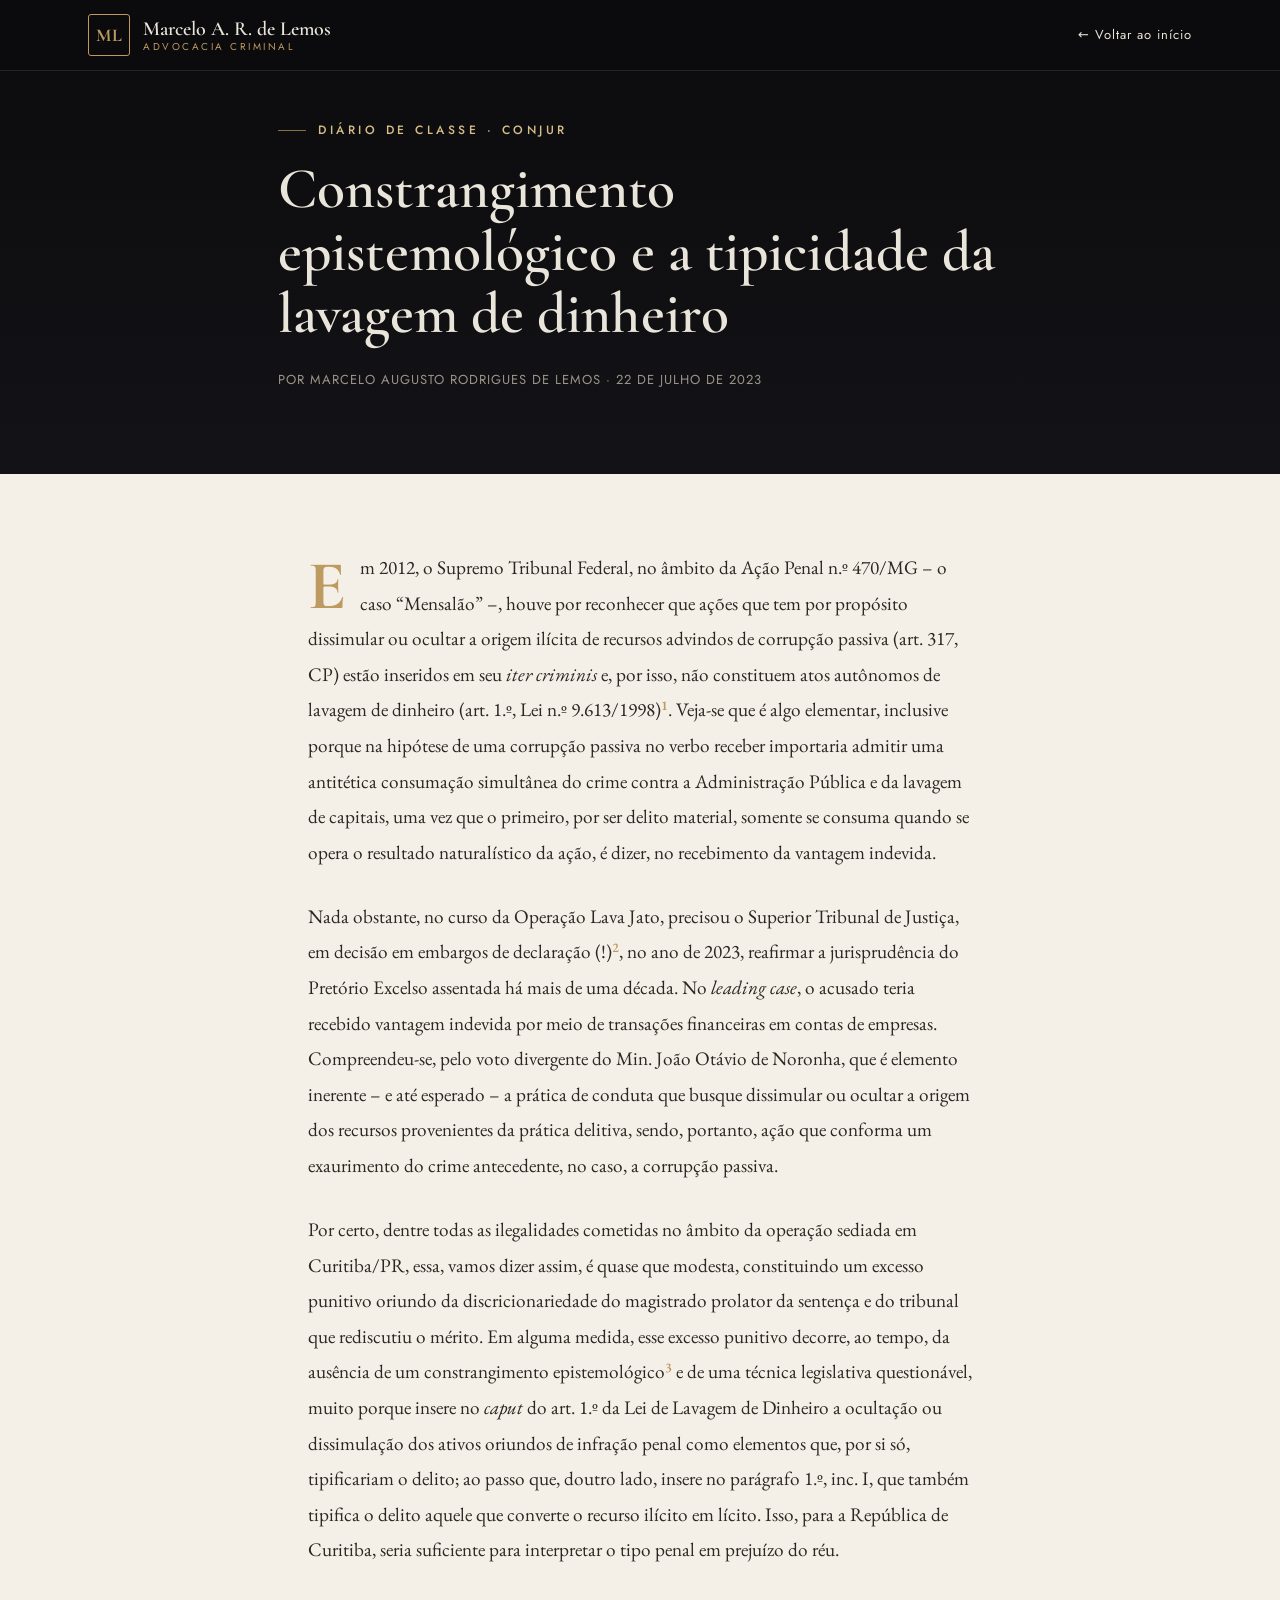
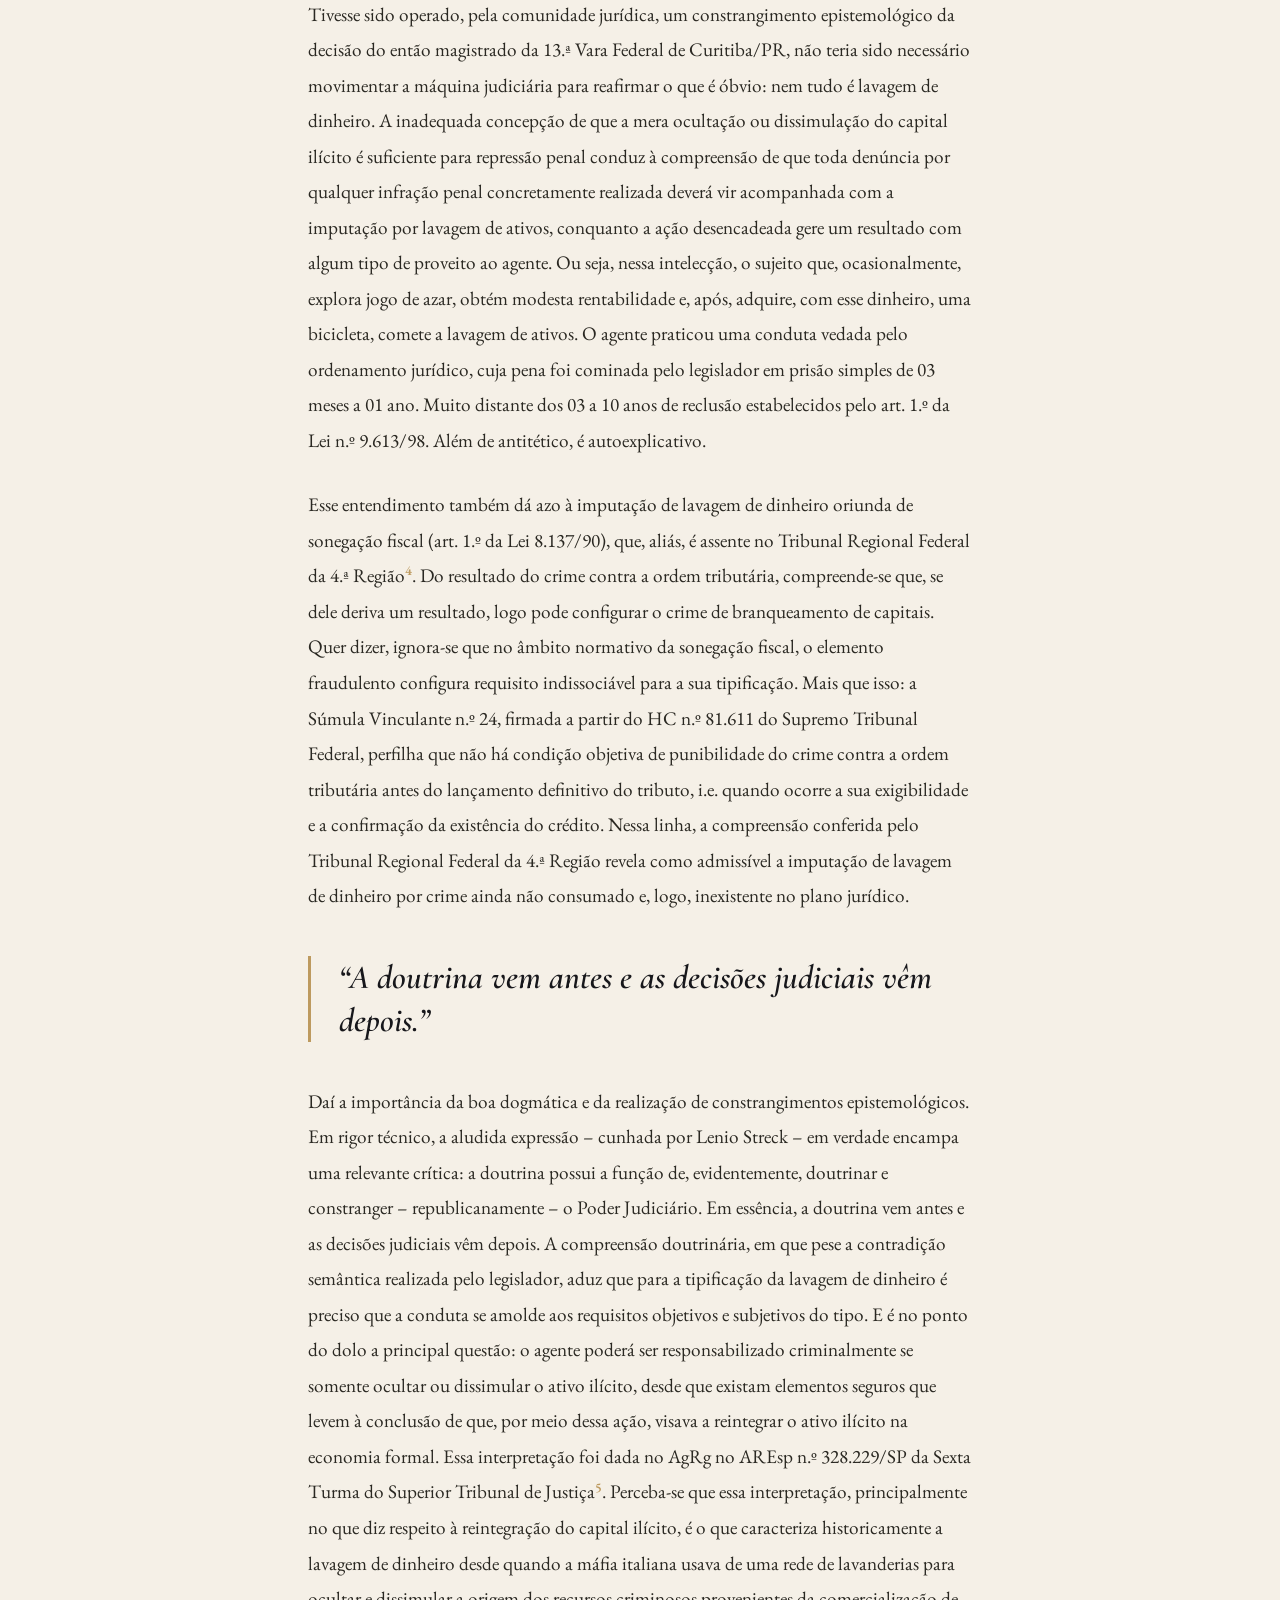
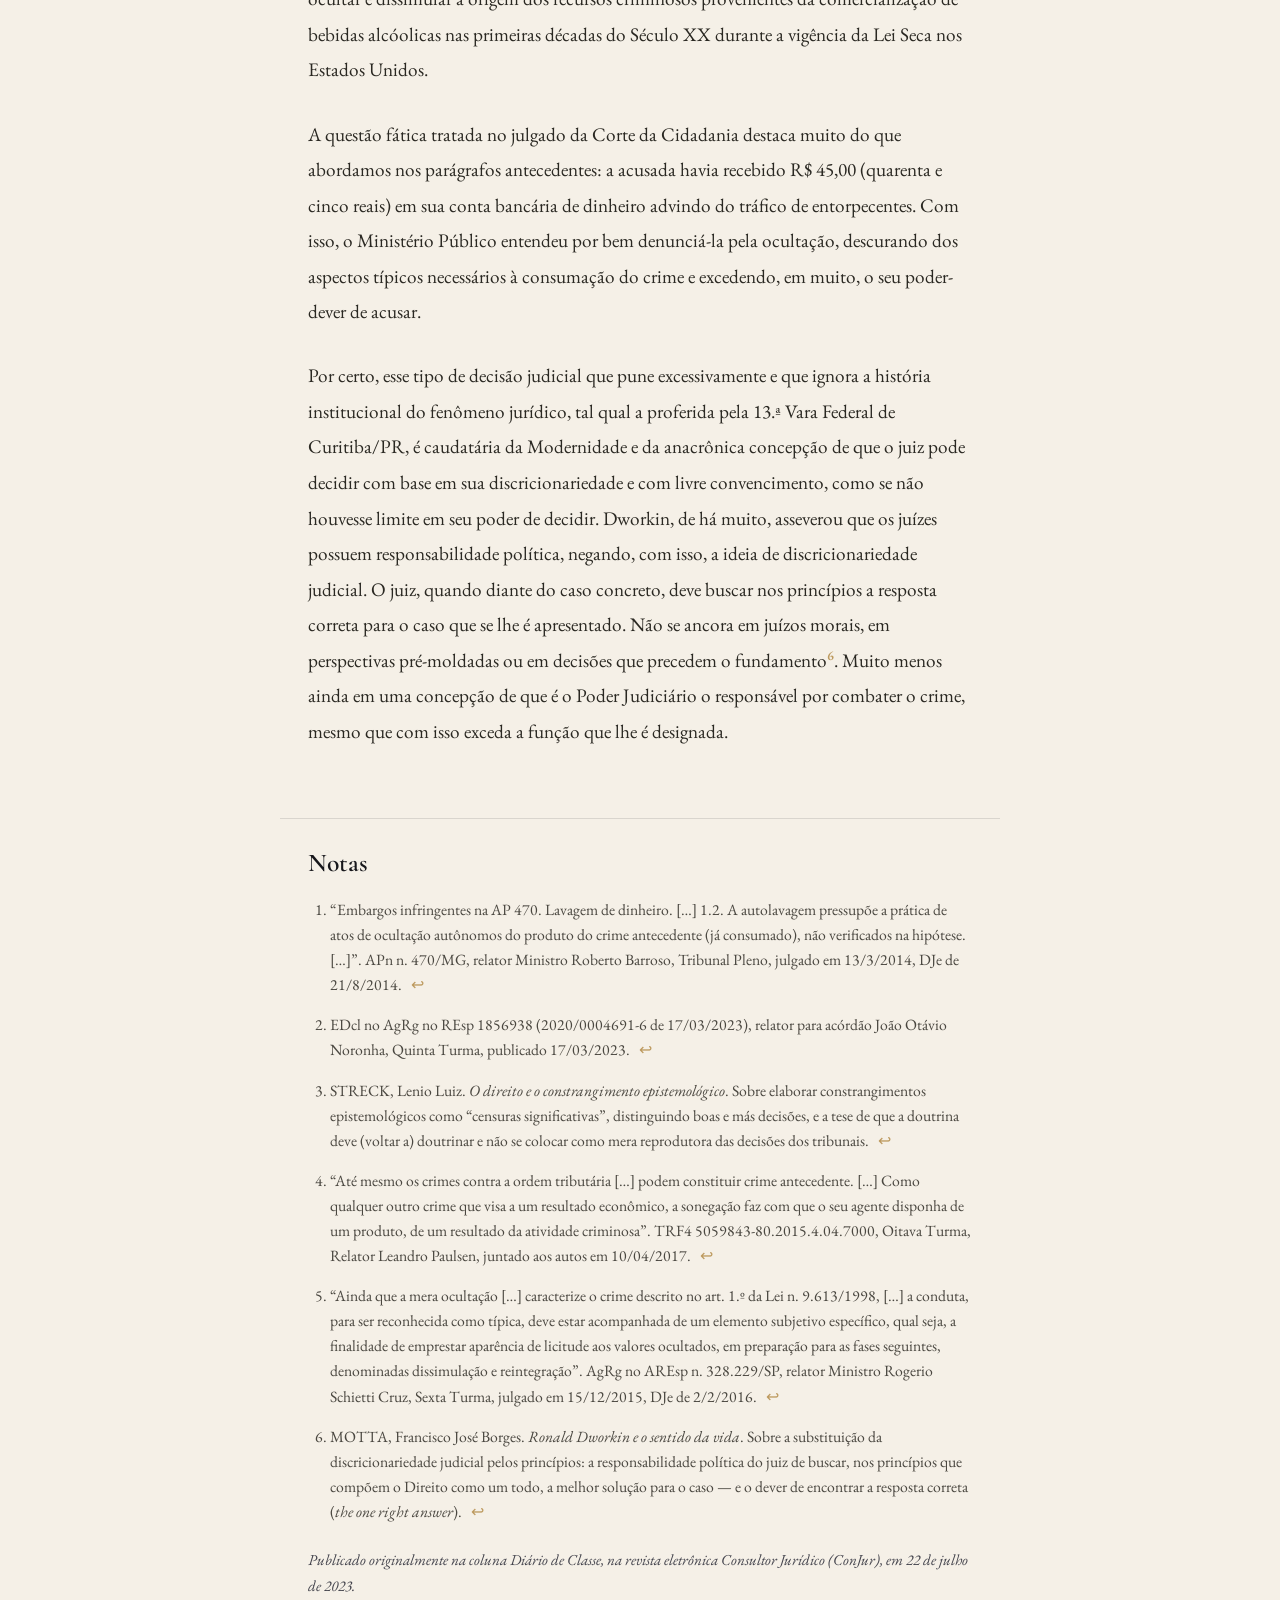
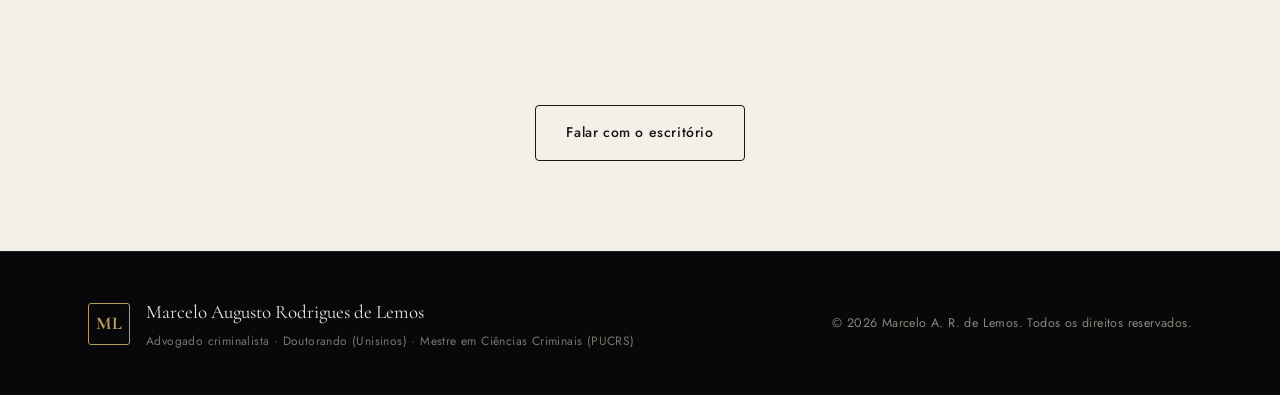
==== artigo.html @ e7730731 "Redesign landing as dark editorial conversion page Rebuilds the landing around client/partner conver" ====
<!DOCTYPE html>
<html lang="pt-BR">
<head>
  <meta charset="UTF-8" />
  <meta name="viewport" content="width=device-width, initial-scale=1.0" />
  <title>Constrangimento epistemológico e a tipicidade da lavagem de dinheiro — Marcelo A. R. de Lemos</title>
  <meta name="description" content="Ensaio de Marcelo Augusto Rodrigues de Lemos sobre os limites do tipo penal da lavagem de dinheiro (Diário de Classe / ConJur, 2023)." />
  <meta name="author" content="Marcelo Augusto Rodrigues de Lemos" />

  <link rel="preconnect" href="https://fonts.googleapis.com" />
  <link rel="preconnect" href="https://fonts.gstatic.com" crossorigin />
  <link href="https://fonts.googleapis.com/css2?family=Cormorant+Garamond:ital,wght@0,500;0,600;0,700;1,500;1,600&family=EB+Garamond:ital,wght@0,400;0,500;1,400&family=Jost:wght@300;400;500;600&display=swap" rel="stylesheet" />
  <link rel="stylesheet" href="styles.css" />
  <style>
    .article-page { background: var(--cream); }
    .article-topbar { background: var(--black); }
    .article-topbar .header-inner { padding-block: 18px; }
    .article-back { font-family: var(--ui); font-size: 13px; letter-spacing: 1px; color: var(--on-dark); display: inline-flex; align-items: center; gap: 8px; }
    .article-back:hover { color: var(--gold); }
    .article-hero { background: linear-gradient(180deg, #0b0b0d, #131317); color: var(--on-dark); padding: 120px 0 70px; }
    .article-hero .wrap { max-width: 780px; }
    .article-hero .kicker { color: var(--gold-soft); }
    .article-hero h1 { font-size: clamp(2.2rem, 5.2vw, 3.6rem); font-weight: 600; }
    .article-hero .meta { margin-top: 24px; font-family: var(--ui); font-size: 13px; letter-spacing: 1px; color: var(--on-dark-mut); text-transform: uppercase; }
    .reading { max-width: 720px; margin: 0 auto; padding: 76px 28px 40px; }
    .reading p { font-size: 1.2rem; line-height: 1.85; color: #26242099; color: #2a2822; margin: 0 0 1.5em; }
    .reading p:first-of-type::first-letter { font-family: var(--serif); font-weight: 700; font-size: 3.6em; line-height: 0.82; float: left; padding: 8px 14px 0 0; color: var(--gold); }
    .reading em { font-style: italic; }
    .reading .pull { margin: 42px 0; padding-left: 28px; border-left: 3px solid var(--gold); font-family: var(--serif); font-style: italic; font-weight: 600; font-size: clamp(1.5rem, 3.4vw, 2.1rem); line-height: 1.28; color: var(--ink); }
    .fn-ref { color: var(--gold); font-weight: 600; }
    .fn-ref sup { font-size: 0.7em; }
    :target { scroll-margin-top: 90px; }
    .notes-block { max-width: 720px; margin: 0 auto; padding: 30px 28px 90px; border-top: 1px solid var(--line-l); }
    .notes-block h2 { font-size: 1.6rem; margin-bottom: 20px; }
    .notes-block ol { padding-left: 22px; margin: 0; }
    .notes-block li { font-size: 0.98rem; line-height: 1.6; color: #4a4740; margin-bottom: 15px; }
    .notes-block li:target { background: #f0e6cf; border-radius: 4px; padding: 8px 12px; margin-left: -12px; }
    .fn-back { margin-left: 6px; color: var(--gold); }
    .notes-source { margin-top: 24px; font-style: italic; color: var(--ink-soft); font-size: 0.95rem; }
    .article-foot { text-align: center; padding: 0 28px 90px; }
  </style>
</head>
<body class="article-page">
  <header class="site-header article-topbar" data-scrolled>
    <div class="wrap header-inner">
      <a class="brand" href="index.html">
        <span class="brand-mark">ML</span>
        <span class="brand-text">
          <span class="brand-name">Marcelo A. R. de Lemos</span>
          <span class="brand-role">Advocacia Criminal</span>
        </span>
      </a>
      <a class="article-back" href="index.html">← Voltar ao início</a>
    </div>
  </header>

  <section class="article-hero">
    <div class="wrap">
      <p class="kicker">Diário de Classe · ConJur</p>
      <h1>Constrangimento epistemológico e a tipicidade da lavagem de dinheiro</h1>
      <p class="meta">Por Marcelo Augusto Rodrigues de Lemos · 22 de julho de 2023</p>
    </div>
  </section>

  <article class="reading">
    <p>
      Em 2012, o Supremo Tribunal Federal, no âmbito da Ação Penal n.º 470/MG
      – o caso “Mensalão” –, houve por reconhecer que ações que tem por
      propósito dissimular ou ocultar a origem ilícita de recursos advindos de
      corrupção passiva (art. 317, CP) estão inseridos em seu <em>iter criminis</em>
      e, por isso, não constituem atos autônomos de lavagem de dinheiro
      (art. 1.º, Lei n.º 9.613/1998)<a class="fn-ref" id="ref1" href="#nota1"><sup>1</sup></a>.
      Veja-se que é algo elementar, inclusive porque na hipótese de uma corrupção
      passiva no verbo receber importaria admitir uma antitética consumação
      simultânea do crime contra a Administração Pública e da lavagem de capitais,
      uma vez que o primeiro, por ser delito material, somente se consuma quando
      se opera o resultado naturalístico da ação, é dizer, no recebimento da
      vantagem indevida.
    </p>
    <p>
      Nada obstante, no curso da Operação Lava Jato, precisou o Superior
      Tribunal de Justiça, em decisão em embargos de declaração (!)<a class="fn-ref" id="ref2" href="#nota2"><sup>2</sup></a>,
      no ano de 2023, reafirmar a jurisprudência do Pretório Excelso assentada
      há mais de uma década. No <em>leading case</em>, o acusado teria recebido
      vantagem indevida por meio de transações financeiras em contas de empresas.
      Compreendeu-se, pelo voto divergente do Min. João Otávio de Noronha, que é
      elemento inerente – e até esperado – a prática de conduta que busque
      dissimular ou ocultar a origem dos recursos provenientes da prática
      delitiva, sendo, portanto, ação que conforma um exaurimento do crime
      antecedente, no caso, a corrupção passiva.
    </p>
    <p>
      Por certo, dentre todas as ilegalidades cometidas no âmbito da operação
      sediada em Curitiba/PR, essa, vamos dizer assim, é quase que modesta,
      constituindo um excesso punitivo oriundo da discricionariedade do
      magistrado prolator da sentença e do tribunal que rediscutiu o mérito.
      Em alguma medida, esse excesso punitivo decorre, ao tempo, da ausência de
      um constrangimento epistemológico<a class="fn-ref" id="ref3" href="#nota3"><sup>3</sup></a>
      e de uma técnica legislativa questionável, muito porque insere no
      <em>caput</em> do art. 1.º da Lei de Lavagem de Dinheiro a ocultação ou
      dissimulação dos ativos oriundos de infração penal como elementos que, por
      si só, tipificariam o delito; ao passo que, doutro lado, insere no
      parágrafo 1.º, inc. I, que também tipifica o delito aquele que converte o
      recurso ilícito em lícito. Isso, para a República de Curitiba, seria
      suficiente para interpretar o tipo penal em prejuízo do réu.
    </p>
    <p>
      Tivesse sido operado, pela comunidade jurídica, um constrangimento
      epistemológico da decisão do então magistrado da 13.ª Vara Federal de
      Curitiba/PR, não teria sido necessário movimentar a máquina judiciária
      para reafirmar o que é óbvio: nem tudo é lavagem de dinheiro. A inadequada
      concepção de que a mera ocultação ou dissimulação do capital ilícito é
      suficiente para repressão penal conduz à compreensão de que toda denúncia
      por qualquer infração penal concretamente realizada deverá vir acompanhada
      com a imputação por lavagem de ativos, conquanto a ação desencadeada gere
      um resultado com algum tipo de proveito ao agente. Ou seja, nessa
      intelecção, o sujeito que, ocasionalmente, explora jogo de azar, obtém
      modesta rentabilidade e, após, adquire, com esse dinheiro, uma bicicleta,
      comete a lavagem de ativos. O agente praticou uma conduta vedada pelo
      ordenamento jurídico, cuja pena foi cominada pelo legislador em prisão
      simples de 03 meses a 01 ano. Muito distante dos 03 a 10 anos de reclusão
      estabelecidos pelo art. 1.º da Lei n.º 9.613/98. Além de antitético, é
      autoexplicativo.
    </p>
    <p>
      Esse entendimento também dá azo à imputação de lavagem de dinheiro oriunda
      de sonegação fiscal (art. 1.º da Lei 8.137/90), que, aliás, é assente no
      Tribunal Regional Federal da 4.ª Região<a class="fn-ref" id="ref4" href="#nota4"><sup>4</sup></a>.
      Do resultado do crime contra a ordem tributária, compreende-se que, se dele
      deriva um resultado, logo pode configurar o crime de branqueamento de
      capitais. Quer dizer, ignora-se que no âmbito normativo da sonegação
      fiscal, o elemento fraudulento configura requisito indissociável para a sua
      tipificação. Mais que isso: a Súmula Vinculante n.º 24, firmada a partir do
      HC n.º 81.611 do Supremo Tribunal Federal, perfilha que não há condição
      objetiva de punibilidade do crime contra a ordem tributária antes do
      lançamento definitivo do tributo, i.e. quando ocorre a sua exigibilidade e
      a confirmação da existência do crédito. Nessa linha, a compreensão conferida
      pelo Tribunal Regional Federal da 4.ª Região revela como admissível a
      imputação de lavagem de dinheiro por crime ainda não consumado e, logo,
      inexistente no plano jurídico.
    </p>

    <p class="pull">“A doutrina vem antes e as decisões judiciais vêm depois.”</p>

    <p>
      Daí a importância da boa dogmática e da realização de constrangimentos
      epistemológicos. Em rigor técnico, a aludida expressão – cunhada por Lenio
      Streck – em verdade encampa uma relevante crítica: a doutrina possui a
      função de, evidentemente, doutrinar e constranger – republicanamente – o
      Poder Judiciário. Em essência, a doutrina vem antes e as decisões judiciais
      vêm depois. A compreensão doutrinária, em que pese a contradição semântica
      realizada pelo legislador, aduz que para a tipificação da lavagem de
      dinheiro é preciso que a conduta se amolde aos requisitos objetivos e
      subjetivos do tipo. E é no ponto do dolo a principal questão: o agente
      poderá ser responsabilizado criminalmente se somente ocultar ou dissimular
      o ativo ilícito, desde que existam elementos seguros que levem à conclusão
      de que, por meio dessa ação, visava a reintegrar o ativo ilícito na economia
      formal. Essa interpretação foi dada no AgRg no AREsp n.º 328.229/SP da Sexta
      Turma do Superior Tribunal de Justiça<a class="fn-ref" id="ref5" href="#nota5"><sup>5</sup></a>.
      Perceba-se que essa interpretação, principalmente no que diz respeito à
      reintegração do capital ilícito, é o que caracteriza historicamente a
      lavagem de dinheiro desde quando a máfia italiana usava de uma rede de
      lavanderias para ocultar e dissimular a origem dos recursos criminosos
      provenientes da comercialização de bebidas alcóolicas nas primeiras décadas
      do Século XX durante a vigência da Lei Seca nos Estados Unidos.
    </p>
    <p>
      A questão fática tratada no julgado da Corte da Cidadania destaca muito do
      que abordamos nos parágrafos antecedentes: a acusada havia recebido
      R$ 45,00 (quarenta e cinco reais) em sua conta bancária de dinheiro advindo
      do tráfico de entorpecentes. Com isso, o Ministério Público entendeu por bem
      denunciá-la pela ocultação, descurando dos aspectos típicos necessários à
      consumação do crime e excedendo, em muito, o seu poder-dever de acusar.
    </p>
    <p>
      Por certo, esse tipo de decisão judicial que pune excessivamente e que
      ignora a história institucional do fenômeno jurídico, tal qual a proferida
      pela 13.ª Vara Federal de Curitiba/PR, é caudatária da Modernidade e da
      anacrônica concepção de que o juiz pode decidir com base em sua
      discricionariedade e com livre convencimento, como se não houvesse limite
      em seu poder de decidir. Dworkin, de há muito, asseverou que os juízes
      possuem responsabilidade política, negando, com isso, a ideia de
      discricionariedade judicial. O juiz, quando diante do caso concreto, deve
      buscar nos princípios a resposta correta para o caso que se lhe é
      apresentado. Não se ancora em juízos morais, em perspectivas pré-moldadas
      ou em decisões que precedem o fundamento<a class="fn-ref" id="ref6" href="#nota6"><sup>6</sup></a>.
      Muito menos ainda em uma concepção de que é o Poder Judiciário o responsável
      por combater o crime, mesmo que com isso exceda a função que lhe é designada.
    </p>
  </article>

  <section class="notes-block">
    <h2>Notas</h2>
    <ol>
      <li id="nota1">
        “Embargos infringentes na AP 470. Lavagem de dinheiro. […] 1.2. A
        autolavagem pressupõe a prática de atos de ocultação autônomos do produto
        do crime antecedente (já consumado), não verificados na hipótese. […]”.
        APn n. 470/MG, relator Ministro Roberto Barroso, Tribunal Pleno, julgado
        em 13/3/2014, DJe de 21/8/2014.
        <a class="fn-back" href="#ref1" aria-label="Voltar ao texto">↩</a>
      </li>
      <li id="nota2">
        EDcl no AgRg no REsp 1856938 (2020/0004691-6 de 17/03/2023), relator para
        acórdão João Otávio Noronha, Quinta Turma, publicado 17/03/2023.
        <a class="fn-back" href="#ref2" aria-label="Voltar ao texto">↩</a>
      </li>
      <li id="nota3">
        STRECK, Lenio Luiz. <em>O direito e o constrangimento epistemológico</em>.
        Sobre elaborar constrangimentos epistemológicos como “censuras
        significativas”, distinguindo boas e más decisões, e a tese de que a
        doutrina deve (voltar a) doutrinar e não se colocar como mera reprodutora
        das decisões dos tribunais.
        <a class="fn-back" href="#ref3" aria-label="Voltar ao texto">↩</a>
      </li>
      <li id="nota4">
        “Até mesmo os crimes contra a ordem tributária […] podem constituir crime
        antecedente. […] Como qualquer outro crime que visa a um resultado
        econômico, a sonegação faz com que o seu agente disponha de um produto,
        de um resultado da atividade criminosa”. TRF4 5059843-80.2015.4.04.7000,
        Oitava Turma, Relator Leandro Paulsen, juntado aos autos em 10/04/2017.
        <a class="fn-back" href="#ref4" aria-label="Voltar ao texto">↩</a>
      </li>
      <li id="nota5">
        “Ainda que a mera ocultação […] caracterize o crime descrito no art. 1.º
        da Lei n. 9.613/1998, […] a conduta, para ser reconhecida como típica,
        deve estar acompanhada de um elemento subjetivo específico, qual seja, a
        finalidade de emprestar aparência de licitude aos valores ocultados, em
        preparação para as fases seguintes, denominadas dissimulação e
        reintegração”. AgRg no AREsp n. 328.229/SP, relator Ministro Rogerio
        Schietti Cruz, Sexta Turma, julgado em 15/12/2015, DJe de 2/2/2016.
        <a class="fn-back" href="#ref5" aria-label="Voltar ao texto">↩</a>
      </li>
      <li id="nota6">
        MOTTA, Francisco José Borges. <em>Ronald Dworkin e o sentido da vida</em>.
        Sobre a substituição da discricionariedade judicial pelos princípios: a
        responsabilidade política do juiz de buscar, nos princípios que compõem o
        Direito como um todo, a melhor solução para o caso — e o dever de
        encontrar a resposta correta (<em>the one right answer</em>).
        <a class="fn-back" href="#ref6" aria-label="Voltar ao texto">↩</a>
      </li>
    </ol>
    <p class="notes-source">
      Publicado originalmente na coluna <em>Diário de Classe</em>, na revista
      eletrônica Consultor Jurídico (ConJur), em 22 de julho de 2023.
    </p>
  </section>

  <div class="article-foot">
    <a class="btn btn-outline-dark" href="index.html#contato">Falar com o escritório</a>
  </div>

  <footer class="site-footer">
    <div class="wrap footer-inner">
      <div class="footer-brand">
        <span class="brand-mark">ML</span>
        <div>
          <p class="footer-name">Marcelo Augusto Rodrigues de Lemos</p>
          <p class="footer-role">Advogado criminalista · Doutorando (Unisinos) · Mestre em Ciências Criminais (PUCRS)</p>
        </div>
      </div>
      <p class="footer-legal">© <span id="ano"></span> Marcelo A. R. de Lemos. Todos os direitos reservados.</p>
    </div>
  </footer>

  <script>
    (function () { var el = document.getElementById("ano"); if (el) el.textContent = String(new Date().getFullYear()); })();
  </script>
</body>
</html>
---- styles.css ----
/* ===========================================================
   Marcelo A. R. de Lemos — Advocacia Criminal
   Dark editorial / luxury legal landing
   =========================================================== */

:root {
  --black: #0c0c0e;
  --bg: #101013;
  --bg-2: #16161a;
  --panel: #191920;
  --cream: #f5f0e7;
  --cream-2: #efe8db;
  --ink: #17171b;
  --ink-soft: #43434c;
  --gold: #bd9a5f;
  --gold-soft: #d7bd88;
  --on-dark: #eae5da;
  --on-dark-mut: #9a9488;
  --line-d: rgba(255, 255, 255, 0.10);
  --line-l: rgba(20, 20, 25, 0.12);

  --serif: "Cormorant Garamond", Georgia, serif;
  --body: "EB Garamond", Georgia, serif;
  --ui: "Jost", system-ui, -apple-system, Segoe UI, Roboto, sans-serif;

  --wrap: 1160px;
  --radius: 4px;
  --ease: cubic-bezier(0.22, 1, 0.36, 1);
}

* { box-sizing: border-box; }
html { scroll-behavior: smooth; }
body {
  margin: 0;
  font-family: var(--body);
  background: var(--cream);
  color: var(--ink);
  line-height: 1.7;
  font-size: 18px;
  -webkit-font-smoothing: antialiased;
  text-rendering: optimizeLegibility;
}
img { max-width: 100%; display: block; }

h1, h2, h3 { font-family: var(--serif); font-weight: 600; line-height: 1.08; margin: 0; letter-spacing: 0.1px; }

a { color: inherit; text-decoration: none; }

.wrap { width: 100%; max-width: var(--wrap); margin: 0 auto; padding-inline: 28px; }

.skip-link { position: absolute; left: -999px; top: 0; background: var(--gold); color: #1a1200; padding: 10px 16px; z-index: 200; font-family: var(--ui); }
.skip-link:focus { left: 8px; top: 8px; }

.kicker {
  font-family: var(--ui); font-size: 12px; font-weight: 500;
  letter-spacing: 3.5px; text-transform: uppercase; color: var(--gold);
  margin: 0 0 18px; display: flex; align-items: center; gap: 12px;
}
.kicker::before { content: ""; width: 28px; height: 1px; background: var(--gold); opacity: 0.7; }

/* ---------- Buttons ---------- */
.btn {
  display: inline-flex; align-items: center; justify-content: center;
  font-family: var(--ui); font-weight: 500; font-size: 14px; letter-spacing: 0.6px;
  padding: 15px 30px; border-radius: var(--radius); cursor: pointer;
  border: 1px solid transparent; transition: all 0.25s var(--ease); white-space: nowrap;
}
.btn-sm { padding: 11px 20px; font-size: 13px; }
.btn-gold { background: var(--gold); color: #17120a; }
.btn-gold:hover { background: var(--gold-soft); transform: translateY(-2px); }
.btn-outline-light { border-color: rgba(255, 255, 255, 0.28); color: var(--on-dark); }
.btn-outline-light:hover { border-color: var(--gold); color: #fff; }
.btn-outline-dark { border-color: var(--ink); color: var(--ink); }
.btn-outline-dark:hover { background: var(--ink); color: var(--cream); }

/* ---------- Header ---------- */
.site-header {
  position: fixed; top: 0; left: 0; right: 0; z-index: 100;
  transition: background 0.3s var(--ease), border-color 0.3s var(--ease), padding 0.3s var(--ease);
  border-bottom: 1px solid transparent;
}
.site-header[data-scrolled] {
  background: rgba(12, 12, 14, 0.86);
  backdrop-filter: blur(12px);
  border-bottom-color: var(--line-d);
}
.header-inner { display: flex; align-items: center; gap: 24px; padding-block: 20px; }
.site-header[data-scrolled] .header-inner { padding-block: 14px; }

.brand { display: flex; align-items: center; gap: 13px; margin-right: auto; }
.brand-mark {
  display: inline-flex; align-items: center; justify-content: center;
  width: 42px; height: 42px; border: 1px solid var(--gold); border-radius: 3px;
  font-family: var(--serif); font-weight: 700; font-size: 18px; color: var(--gold); letter-spacing: 1px;
}
.brand-text { display: flex; flex-direction: column; line-height: 1.2; }
.brand-name { font-family: var(--serif); font-size: 20px; font-weight: 600; color: var(--on-dark); }
.brand-role { font-family: var(--ui); font-size: 10px; letter-spacing: 2.5px; text-transform: uppercase; color: var(--gold); }

.site-nav { display: flex; gap: 30px; }
.site-nav a {
  font-family: var(--ui); font-size: 13.5px; letter-spacing: 0.5px; color: var(--on-dark);
  opacity: 0.82; padding: 6px 0; position: relative; transition: opacity 0.2s;
}
.site-nav a::after { content: ""; position: absolute; left: 0; bottom: 0; width: 0; height: 1px; background: var(--gold); transition: width 0.25s var(--ease); }
.site-nav a:hover { opacity: 1; }
.site-nav a:hover::after { width: 100%; }

.nav-toggle { display: none; flex-direction: column; gap: 5px; background: none; border: 0; cursor: pointer; padding: 6px; }
.nav-toggle span { width: 24px; height: 2px; background: var(--on-dark); transition: transform 0.25s, opacity 0.2s; }
.mobile-nav { display: none; }

/* ---------- Hero ---------- */
.hero {
  position: relative; overflow: hidden;
  background: radial-gradient(120% 90% at 80% -10%, rgba(189, 154, 95, 0.16), transparent 55%),
              linear-gradient(180deg, #0b0b0d 0%, #131317 100%);
  color: var(--on-dark);
  padding: 190px 0 110px;
}
.hero-photo {
  position: absolute; inset: 0; z-index: 0; pointer-events: none;
  background-image: url("images/hero-justice.jpg");
  background-size: cover; background-position: 70% center; background-repeat: no-repeat;
}
.hero-art { position: absolute; inset: 0; z-index: 1; display: flex; justify-content: center; opacity: 0.4; pointer-events: none; }
.hero-art svg { width: min(1200px, 100%); height: 100%; }
.hero::before {
  content: ""; position: absolute; inset: 0; z-index: 1;
  background:
    linear-gradient(90deg, rgba(9,9,11,0.92) 0%, rgba(9,9,11,0.7) 42%, rgba(9,9,11,0.35) 100%),
    linear-gradient(180deg, rgba(11,11,13,0.25) 0%, rgba(11,11,13,0.5) 60%, #101013 100%);
  pointer-events: none;
}
.hero-inner { position: relative; z-index: 2; max-width: 760px; }
.eyebrow {
  font-family: var(--ui); font-size: 12.5px; letter-spacing: 4px; text-transform: uppercase;
  color: var(--gold-soft); margin: 0 0 26px;
}
.hero-title { font-size: clamp(3rem, 8.5vw, 6rem); font-weight: 600; letter-spacing: -0.5px; }
.hero-title .accent { color: var(--gold); font-style: italic; }
.hero-lede {
  margin: 30px 0 0; max-width: 60ch; font-size: clamp(1.12rem, 2.3vw, 1.42rem);
  color: #cfc9bd; line-height: 1.6;
}
.hero-lede strong { color: var(--on-dark); font-weight: 500; }
.hero-actions { margin-top: 40px; display: flex; flex-wrap: wrap; gap: 16px; }
.hero-creds {
  list-style: none; margin: 54px 0 0; padding: 26px 0 0; border-top: 1px solid var(--line-d);
  display: flex; flex-wrap: wrap; gap: 14px 34px;
  font-family: var(--ui); font-size: 13px; letter-spacing: 0.5px; color: var(--on-dark-mut);
}
.hero-creds li { position: relative; padding-left: 20px; }
.hero-creds li::before { content: ""; position: absolute; left: 0; top: 50%; width: 6px; height: 6px; border: 1px solid var(--gold); transform: translateY(-50%) rotate(45deg); }

/* ---------- Trust strip ---------- */
.trust-strip { background: var(--black); border-block: 1px solid var(--line-d); }
.trust-inner {
  display: flex; flex-wrap: wrap; justify-content: center; align-items: center;
  gap: 10px 30px; padding-block: 20px;
  font-family: var(--ui); font-size: 12px; letter-spacing: 2.5px; text-transform: uppercase; color: #8a857b;
}
.trust-inner span { position: relative; }
.trust-inner span + span::before { content: "•"; position: absolute; left: -18px; color: var(--gold); opacity: 0.55; }

/* ---------- Section shells ---------- */
.section { padding-block: 110px; }
.section-dark { background: var(--bg); color: var(--on-dark); }
.section-black { background: var(--black); color: var(--on-dark); }
.section-light { background: var(--cream); color: var(--ink); }
.section-dark .kicker, .section-black .kicker { color: var(--gold-soft); }
.section-head { max-width: 640px; margin-bottom: 60px; }
.section-head h2 { font-size: clamp(2.1rem, 4.6vw, 3.2rem); }
.section-intro { margin: 20px 0 0; color: var(--ink-soft); font-size: 1.14rem; }
.section-dark .section-intro, .section-black .section-intro { color: #b7b1a5; }

/* ---------- About ---------- */
.grid-about { display: grid; grid-template-columns: 0.85fr 1.15fr; gap: 70px; align-items: center; }
.about-media { position: relative; }
.portrait {
  position: relative; aspect-ratio: 4 / 5; border: 1px solid var(--line-d);
  background:
    radial-gradient(90% 70% at 50% 20%, rgba(189,154,95,0.14), transparent 60%),
    linear-gradient(160deg, #1b1b21, #0f0f12);
  border-radius: 4px; display: flex; flex-direction: column; align-items: center; justify-content: center; gap: 14px;
  overflow: hidden;
}
.portrait-img { position: absolute; inset: 0; width: 100%; height: 100%; object-fit: cover; z-index: 2; }
.portrait::before, .portrait::after { content: ""; position: absolute; z-index: 3; width: 26px; height: 26px; border: 1px solid var(--gold); opacity: 0.8; }
.portrait::before { top: 16px; left: 16px; border-right: 0; border-bottom: 0; }
.portrait::after { bottom: 16px; right: 16px; border-left: 0; border-top: 0; }
.portrait-mark { font-family: var(--serif); font-size: 72px; font-weight: 600; color: var(--gold); opacity: 0.55; letter-spacing: 2px; }
.portrait-tag { font-family: var(--ui); font-size: 11px; letter-spacing: 3px; text-transform: uppercase; color: var(--on-dark-mut); }
.portrait-badge {
  position: absolute; right: -18px; bottom: 32px; background: var(--gold); color: #17120a;
  padding: 14px 20px; border-radius: 3px; display: flex; flex-direction: column; line-height: 1.1;
  font-family: var(--ui); box-shadow: 0 16px 36px rgba(0,0,0,0.4);
}
.portrait-badge strong { font-size: 11px; letter-spacing: 2px; }
.portrait-badge span { font-size: 18px; font-weight: 600; }
.about-copy h2 { font-size: clamp(2rem, 4.4vw, 3rem); }
.about-copy p { margin: 22px 0 0; color: #c2bcb0; font-size: 1.14rem; }
.chips { list-style: none; margin: 34px 0 0; padding: 0; display: flex; flex-wrap: wrap; gap: 10px; }
.chips li { font-family: var(--ui); font-size: 12.5px; letter-spacing: 1px; color: var(--on-dark); border: 1px solid var(--line-d); padding: 8px 15px; border-radius: 40px; }

/* ---------- Cards (Atuação) ---------- */
.cards { display: grid; grid-template-columns: repeat(3, 1fr); gap: 24px; }
.card {
  position: relative; background: #fff; border: 1px solid var(--line-l); border-radius: 4px;
  padding: 40px 32px 34px; transition: transform 0.3s var(--ease), box-shadow 0.3s var(--ease), border-color 0.3s;
  overflow: hidden;
}
.card::before { content: ""; position: absolute; top: 0; left: 0; width: 100%; height: 2px; background: var(--gold); transform: scaleX(0); transform-origin: left; transition: transform 0.35s var(--ease); }
.card:hover { transform: translateY(-6px); box-shadow: 0 26px 50px rgba(20,18,14,0.12); border-color: transparent; }
.card:hover::before { transform: scaleX(1); }
.card-num { font-family: var(--serif); font-size: 20px; color: var(--gold); font-style: italic; }
.card h3 { font-size: 1.6rem; margin: 14px 0 12px; }
.card p { margin: 0; color: var(--ink-soft); font-size: 1.04rem; line-height: 1.6; }

/* ---------- Steps (Método) ---------- */
.steps { list-style: none; margin: 0; padding: 0; display: grid; grid-template-columns: repeat(4, 1fr); gap: 30px; counter-reset: none; }
.step { position: relative; padding-top: 30px; border-top: 1px solid var(--line-d); }
.step-num { font-family: var(--serif); font-size: 44px; font-style: italic; color: var(--gold); line-height: 1; }
.step h3 { font-size: 1.5rem; margin: 16px 0 10px; color: var(--on-dark); }
.step p { margin: 0; color: #b0aa9e; font-size: 1.02rem; }

/* ---------- Features (Diferenciais) ---------- */
.features { display: grid; grid-template-columns: repeat(4, 1fr); gap: 28px; }
.feature { padding: 34px 26px; background: #fff; border: 1px solid var(--line-l); border-radius: 4px; transition: transform 0.3s var(--ease), box-shadow 0.3s var(--ease); }
.feature:hover { transform: translateY(-5px); box-shadow: 0 22px 44px rgba(20,18,14,0.1); }
.feature-icon { display: inline-flex; width: 52px; height: 52px; align-items: center; justify-content: center; border: 1px solid var(--gold); border-radius: 50%; color: var(--gold); margin-bottom: 22px; }
.feature-icon svg { width: 26px; height: 26px; }
.feature h3 { font-size: 1.4rem; margin: 0 0 10px; }
.feature p { margin: 0; color: var(--ink-soft); font-size: 1.02rem; line-height: 1.6; }

/* ---------- Expertise ---------- */
.expertise-inner { display: grid; grid-template-columns: 1fr 1fr; gap: 64px; align-items: center; }
.expertise-copy h2 { font-size: clamp(2rem, 4.4vw, 3rem); }
.expertise-copy p { margin: 22px 0 0; color: #b7b1a5; font-size: 1.14rem; }
.stats { list-style: none; margin: 0; padding: 0; display: grid; grid-template-columns: 1fr 1fr; gap: 1px; background: var(--line-d); border: 1px solid var(--line-d); }
.stats li { background: var(--black); padding: 32px 28px; display: flex; flex-direction: column; gap: 6px; }
.stats strong { font-family: var(--serif); font-size: 2rem; font-weight: 600; color: var(--gold); }
.stats span { font-family: var(--ui); font-size: 12.5px; letter-spacing: 1px; color: var(--on-dark-mut); text-transform: uppercase; }

/* ---------- Publicação em destaque ---------- */
.feature-article {
  background: #fff; border: 1px solid var(--line-l); border-left: 3px solid var(--gold);
  border-radius: 4px; padding: 48px clamp(28px, 5vw, 60px); max-width: 900px;
}
.fa-meta { display: flex; flex-wrap: wrap; gap: 8px 18px; align-items: center; font-family: var(--ui); font-size: 12.5px; letter-spacing: 1.5px; text-transform: uppercase; color: var(--gold); margin-bottom: 20px; }
.fa-meta time { color: var(--ink-soft); }
.feature-article h3 { font-size: clamp(1.7rem, 3.6vw, 2.5rem); }
.fa-standfirst { margin: 20px 0 0; color: var(--ink-soft); font-size: 1.16rem; }
.fa-quote { margin: 30px 0; padding-left: 24px; border-left: 2px solid var(--gold); font-family: var(--serif); font-style: italic; font-size: clamp(1.4rem, 3vw, 1.9rem); color: var(--ink); line-height: 1.3; }

/* ---------- Parcerias ---------- */
.parcerias-inner { display: grid; grid-template-columns: 1fr 1fr; gap: 50px; align-items: center; }
.parcerias-inner h2 { font-size: clamp(2rem, 4.4vw, 3rem); }
.parcerias-copy p { margin: 0 0 28px; color: #b7b1a5; font-size: 1.16rem; }

/* ---------- Contato ---------- */
.contato-inner { display: grid; grid-template-columns: 1fr 1fr; gap: 64px; align-items: start; }
.contato-lead h2 { font-size: clamp(2.1rem, 4.6vw, 3.2rem); }
.contato-sub { margin: 22px 0 0; color: #b7b1a5; font-size: 1.14rem; }
.contato-list { list-style: none; margin: 36px 0 0; padding: 0; }
.contato-list li { display: flex; gap: 16px; align-items: baseline; padding: 16px 0; border-top: 1px solid var(--line-d); font-size: 1.08rem; }
.contato-list li span { font-family: var(--ui); font-size: 11px; letter-spacing: 2px; text-transform: uppercase; color: var(--gold); min-width: 90px; }
.contato-list a:hover { color: var(--gold); }

.contato-form { background: var(--panel); border: 1px solid var(--line-d); border-radius: 6px; padding: 36px; display: flex; flex-direction: column; gap: 20px; }
.form-row { display: grid; grid-template-columns: 1fr 1fr; gap: 20px; }
.contato-form label { display: flex; flex-direction: column; gap: 8px; font-family: var(--ui); font-size: 12px; letter-spacing: 1px; text-transform: uppercase; color: var(--on-dark-mut); }
.contato-form input, .contato-form textarea {
  font-family: var(--body); font-size: 16px; color: var(--on-dark);
  background: rgba(255,255,255,0.04); border: 1px solid var(--line-d); border-radius: 3px;
  padding: 13px 15px; resize: vertical; transition: border-color 0.2s;
}
.contato-form input:focus, .contato-form textarea:focus { outline: none; border-color: var(--gold); }
.contato-form .btn { align-self: flex-start; margin-top: 4px; }
.form-note { font-family: var(--ui); font-size: 14px; color: var(--gold-soft); margin: 0; letter-spacing: 0.3px; }

/* ---------- Footer ---------- */
.site-footer { background: #08080a; color: #8a857b; padding-block: 44px; border-top: 1px solid var(--line-d); }
.footer-inner { display: flex; align-items: center; justify-content: space-between; gap: 24px; flex-wrap: wrap; }
.footer-brand { display: flex; align-items: center; gap: 16px; }
.footer-name { margin: 0; font-family: var(--serif); font-size: 19px; color: var(--on-dark); }
.footer-role { margin: 3px 0 0; font-family: var(--ui); font-size: 12px; letter-spacing: 0.4px; color: #7a756c; }
.footer-legal { margin: 0; font-family: var(--ui); font-size: 12.5px; letter-spacing: 0.4px; }

/* ---------- Reveal animation ---------- */
[data-reveal] { opacity: 0; transform: translateY(24px); transition: opacity 0.7s var(--ease), transform 0.7s var(--ease); }
[data-reveal].is-in { opacity: 1; transform: none; }

/* ---------- Responsive ---------- */
@media (max-width: 1000px) {
  .cards { grid-template-columns: repeat(2, 1fr); }
  .features, .steps { grid-template-columns: repeat(2, 1fr); }
  .stats { grid-template-columns: repeat(2, 1fr); }
}
@media (max-width: 860px) {
  .site-nav, .header-cta { display: none; }
  .nav-toggle { display: flex; }
  .mobile-nav {
    display: flex; flex-direction: column; gap: 4px; background: rgba(10,10,12,0.97);
    backdrop-filter: blur(12px); border-top: 1px solid var(--line-d); padding: 14px 28px 24px;
    max-height: 0; overflow: hidden; transition: max-height 0.3s var(--ease), padding 0.3s var(--ease);
  }
  .site-header[data-nav-open] { background: rgba(12,12,14,0.94); backdrop-filter: blur(12px); }
  .site-header[data-nav-open] .mobile-nav { max-height: 380px; }
  .mobile-nav a { font-family: var(--ui); font-size: 15px; color: var(--on-dark); padding: 12px 0; border-bottom: 1px solid var(--line-d); }
  .mobile-nav .mobile-cta { color: var(--gold); border-bottom: 0; }
  .site-header[data-nav-open] .nav-toggle span:nth-child(1) { transform: translateY(7px) rotate(45deg); }
  .site-header[data-nav-open] .nav-toggle span:nth-child(2) { opacity: 0; }
  .site-header[data-nav-open] .nav-toggle span:nth-child(3) { transform: translateY(-7px) rotate(-45deg); }

  .grid-about { grid-template-columns: 1fr; gap: 40px; }
  .about-media { max-width: 380px; }
  .expertise-inner, .parcerias-inner, .contato-inner { grid-template-columns: 1fr; gap: 40px; }
  .hero { padding-top: 150px; }
}
@media (max-width: 560px) {
  body { font-size: 17px; }
  .section { padding-block: 76px; }
  .wrap { padding-inline: 20px; }
  .cards, .features, .steps, .stats, .form-row { grid-template-columns: 1fr; }
  .hero-actions { flex-direction: column; align-items: stretch; }
  .hero-actions .btn { width: 100%; }
  .portrait-badge { right: 12px; }
}
@media (prefers-reduced-motion: reduce) {
  html { scroll-behavior: auto; }
  [data-reveal] { opacity: 1; transform: none; transition: none; }
  .btn:hover, .card:hover, .feature:hover { transform: none; }
}
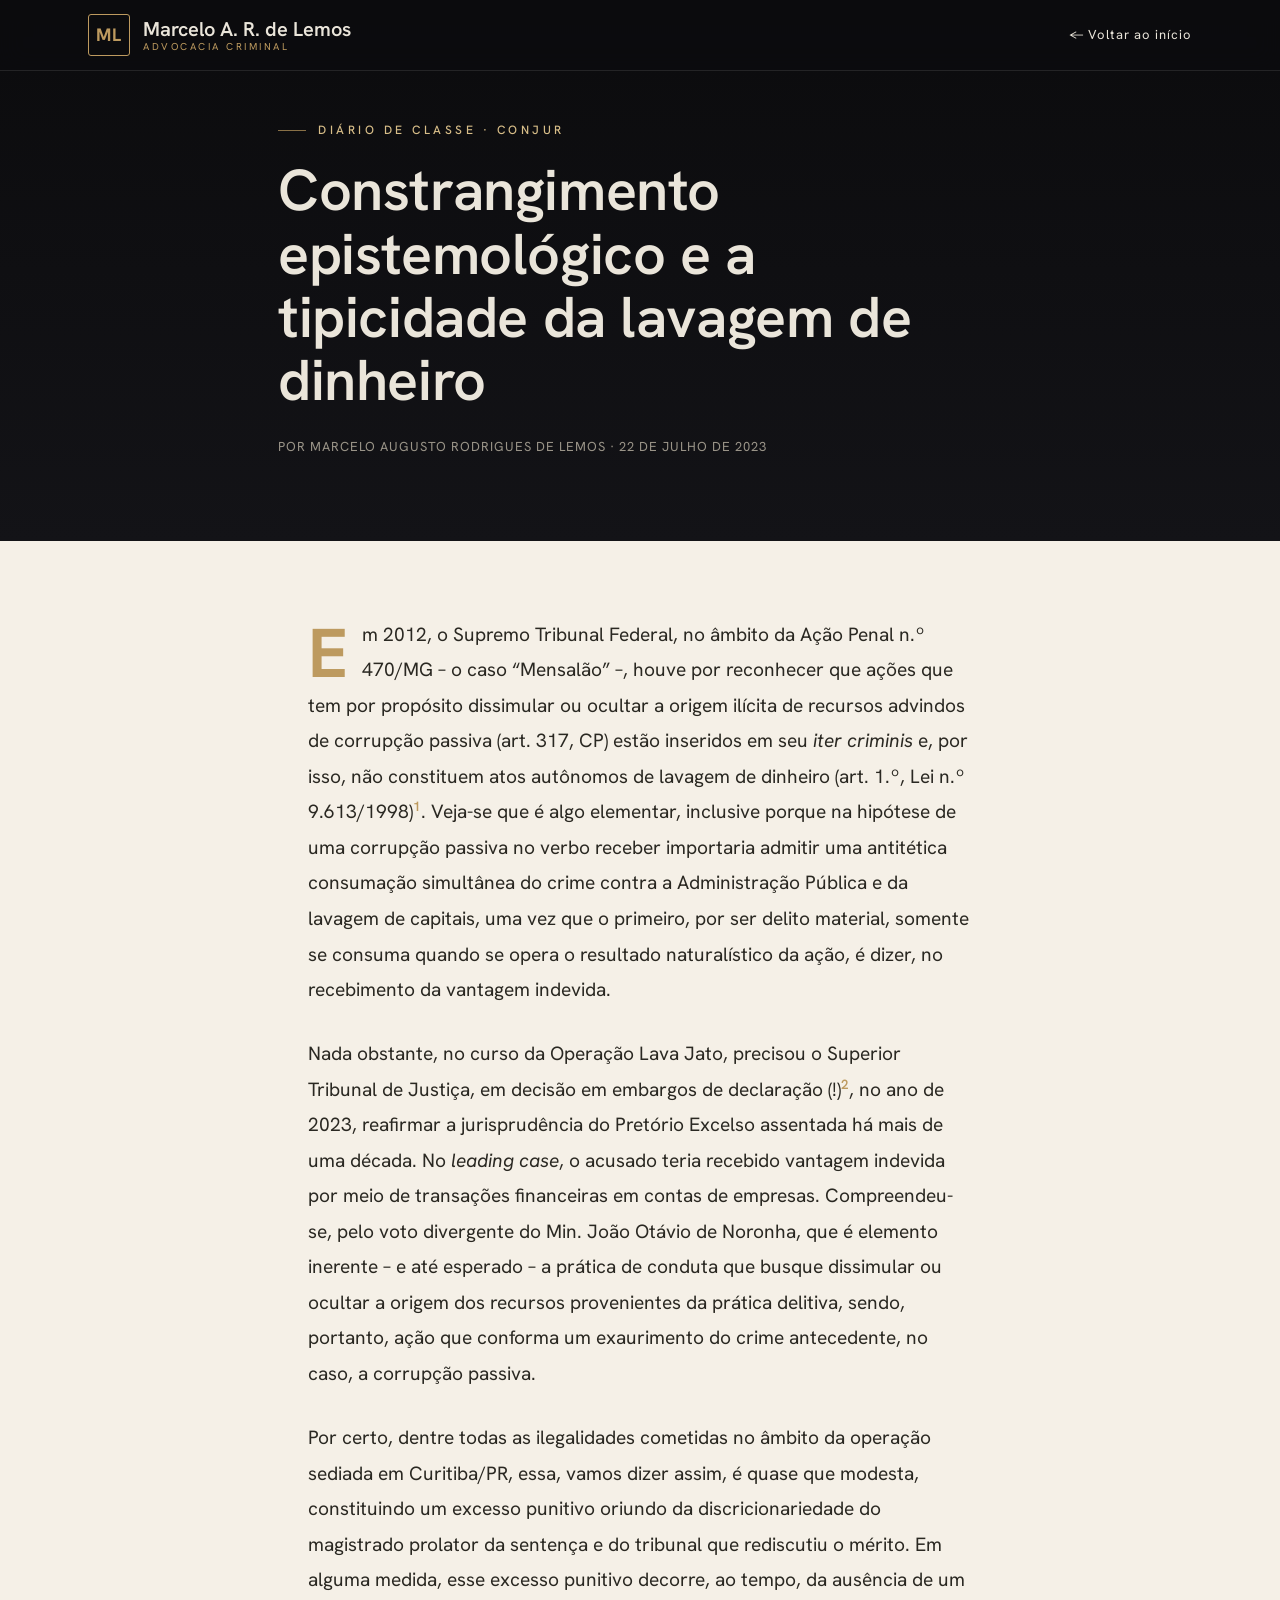
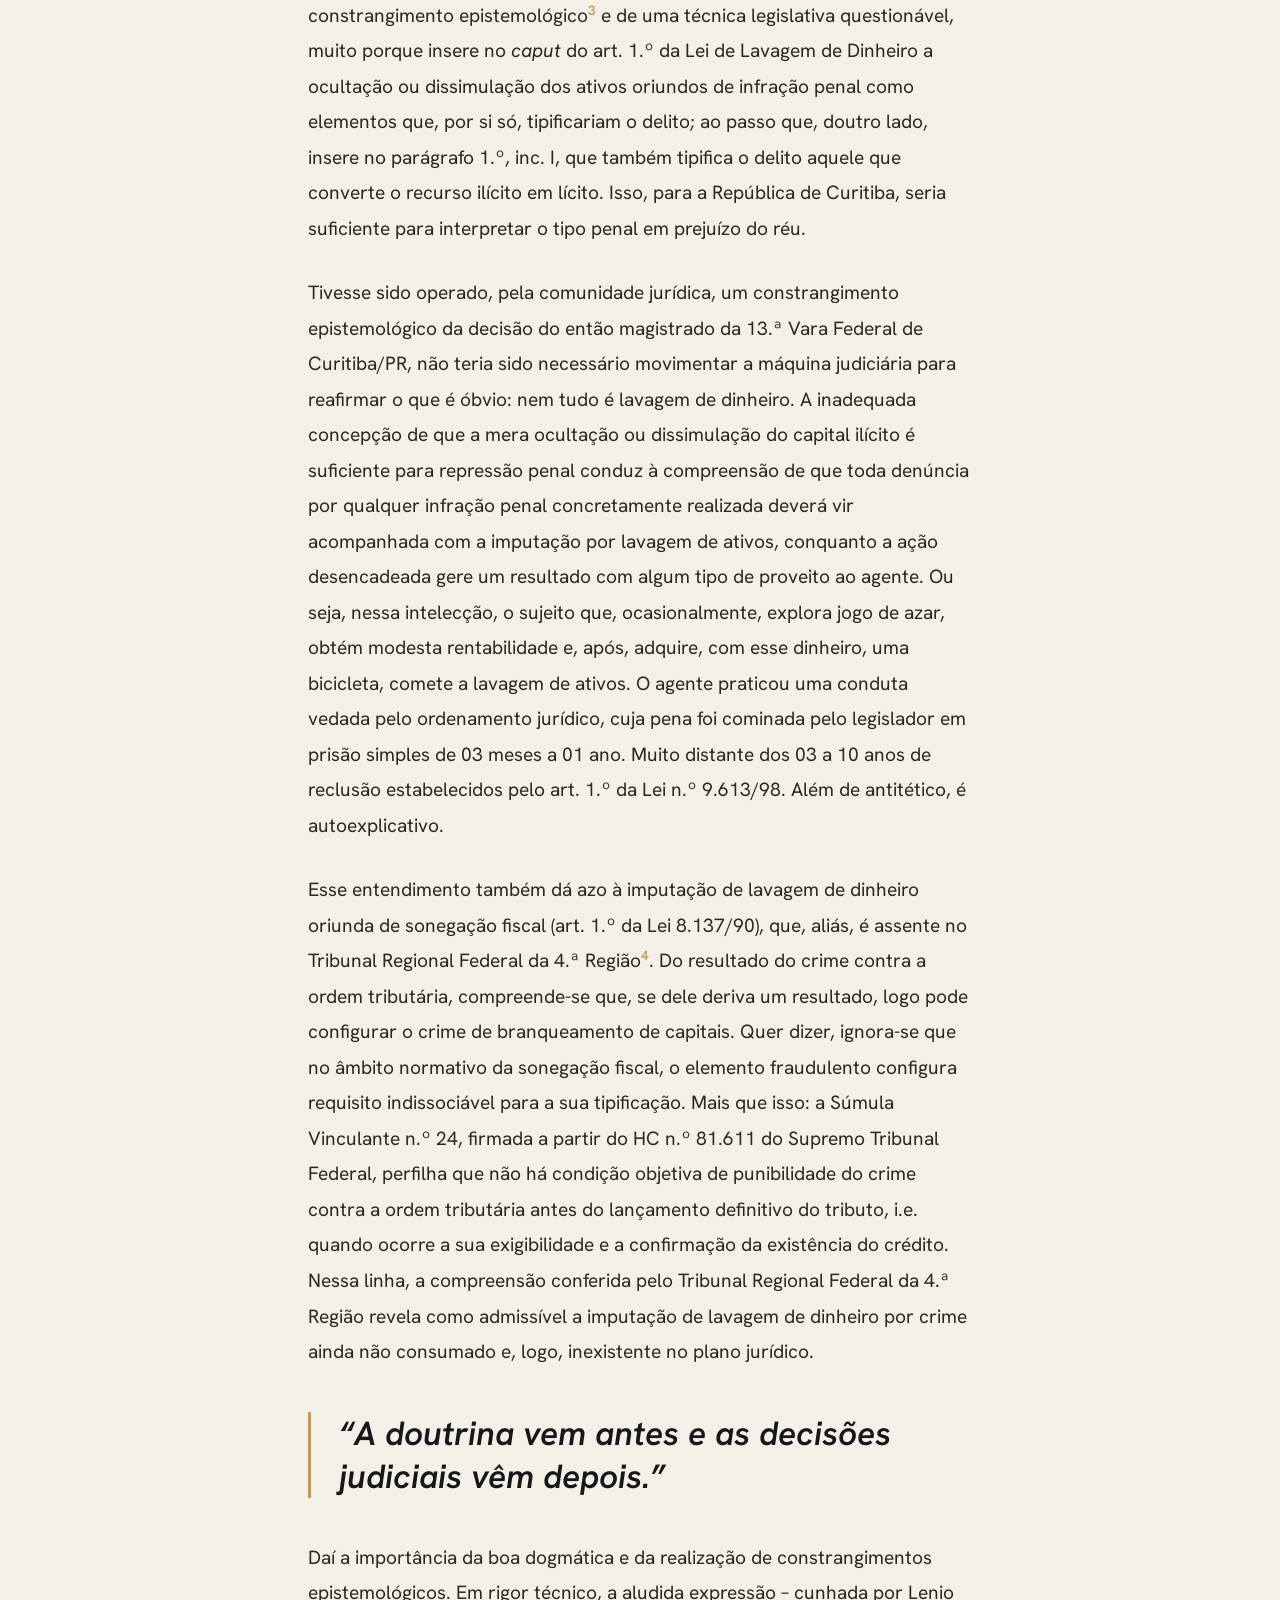
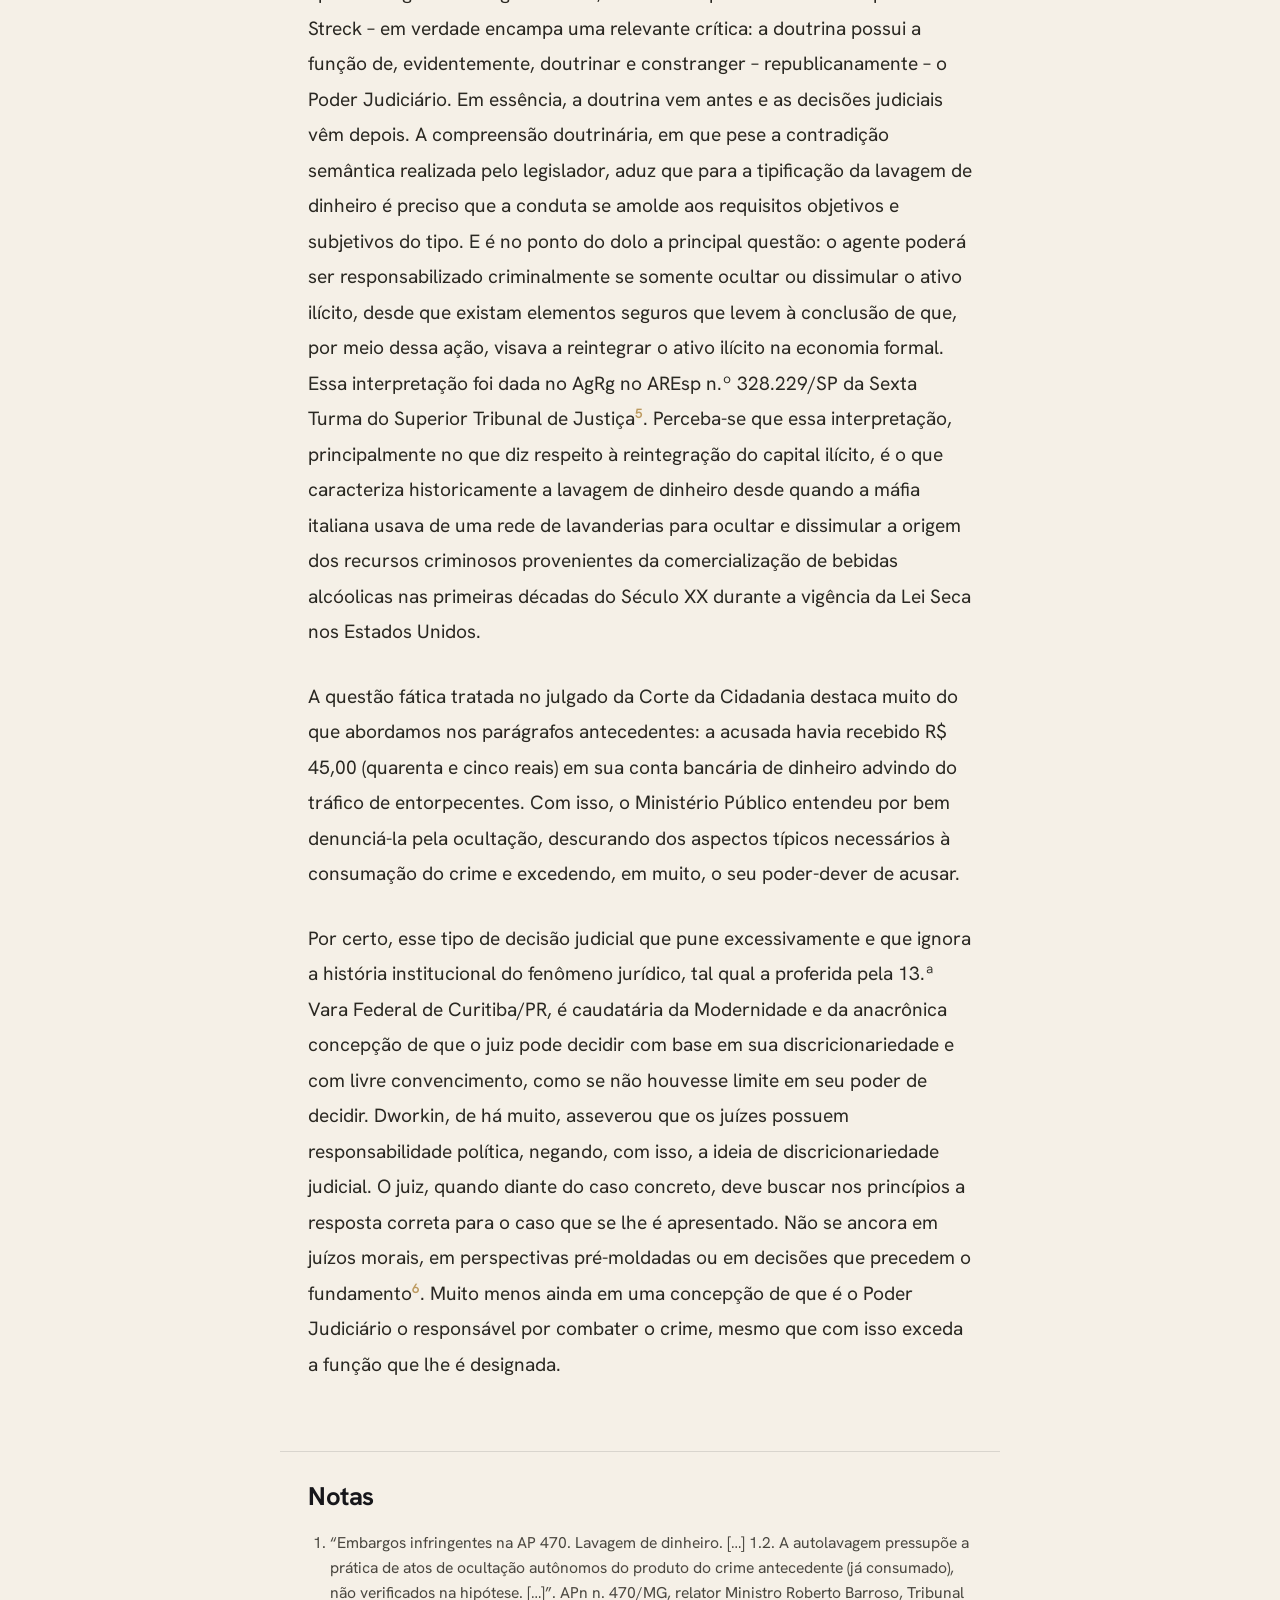
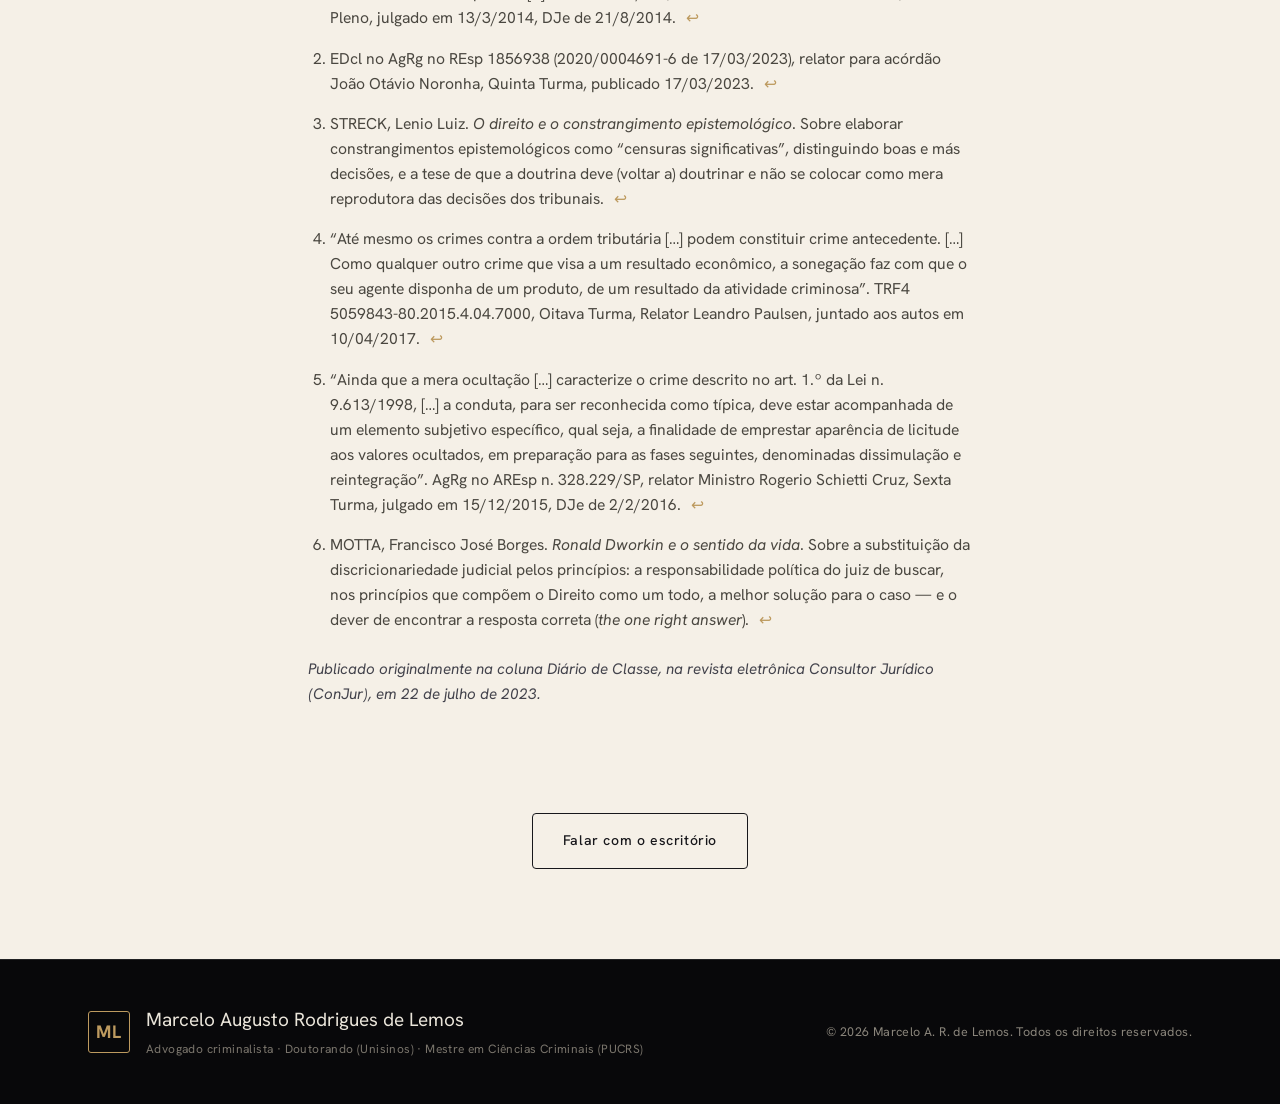
==== commit 828e7364: "Switch typography to a single geometric sans (Hanken Grotesk) Drop-in stand-in for Codec Pro across " ====
--- a/artigo.html
+++ b/artigo.html
@@ -9,7 +9,7 @@
 
   <link rel="preconnect" href="https://fonts.googleapis.com" />
   <link rel="preconnect" href="https://fonts.gstatic.com" crossorigin />
-  <link href="https://fonts.googleapis.com/css2?family=Cormorant+Garamond:ital,wght@0,500;0,600;0,700;1,500;1,600&family=EB+Garamond:ital,wght@0,400;0,500;1,400&family=Jost:wght@300;400;500;600&display=swap" rel="stylesheet" />
+  <link href="https://fonts.googleapis.com/css2?family=Hanken+Grotesk:ital,wght@0,300;0,400;0,500;0,600;0,700;0,800;1,400;1,500&display=swap" rel="stylesheet" />
   <link rel="stylesheet" href="styles.css" />
   <style>
     .article-page { background: var(--cream); }
--- a/styles.css
+++ b/styles.css
@@ -19,9 +19,10 @@
   --line-d: rgba(255, 255, 255, 0.10);
   --line-l: rgba(20, 20, 25, 0.12);
 
-  --serif: "Cormorant Garamond", Georgia, serif;
-  --body: "EB Garamond", Georgia, serif;
-  --ui: "Jost", system-ui, -apple-system, Segoe UI, Roboto, sans-serif;
+  /* Substituta gratuita próxima da Codec Pro — trocar por Codec Pro quando licenciada */
+  --serif: "Hanken Grotesk", system-ui, -apple-system, Segoe UI, Roboto, sans-serif;
+  --body: "Hanken Grotesk", system-ui, -apple-system, Segoe UI, Roboto, sans-serif;
+  --ui: "Hanken Grotesk", system-ui, -apple-system, Segoe UI, Roboto, sans-serif;
 
   --wrap: 1160px;
   --radius: 4px;
@@ -42,7 +43,7 @@
 }
 img { max-width: 100%; display: block; }
 
-h1, h2, h3 { font-family: var(--serif); font-weight: 600; line-height: 1.08; margin: 0; letter-spacing: 0.1px; }
+h1, h2, h3 { font-family: var(--serif); font-weight: 700; line-height: 1.1; margin: 0; letter-spacing: -0.4px; }
 
 a { color: inherit; text-decoration: none; }
 
@@ -137,8 +138,8 @@
   font-family: var(--ui); font-size: 12.5px; letter-spacing: 4px; text-transform: uppercase;
   color: var(--gold-soft); margin: 0 0 26px;
 }
-.hero-title { font-size: clamp(3rem, 8.5vw, 6rem); font-weight: 600; letter-spacing: -0.5px; }
-.hero-title .accent { color: var(--gold); font-style: italic; }
+.hero-title { font-size: clamp(2.8rem, 8vw, 5.6rem); font-weight: 700; letter-spacing: -1.5px; line-height: 1.02; }
+.hero-title .accent { color: var(--gold); }
 .hero-lede {
   margin: 30px 0 0; max-width: 60ch; font-size: clamp(1.12rem, 2.3vw, 1.42rem);
   color: #cfc9bd; line-height: 1.6;
@@ -169,8 +170,13 @@
 .section-black { background: var(--black); color: var(--on-dark); }
 .section-light { background: var(--cream); color: var(--ink); }
 .section-dark .kicker, .section-black .kicker { color: var(--gold-soft); }
-.section-head { max-width: 640px; margin-bottom: 60px; }
-.section-head h2 { font-size: clamp(2.1rem, 4.6vw, 3.2rem); }
+.section-head { max-width: 680px; margin-bottom: 60px; }
+/* Títulos de seção (tópicos) em caixa alta */
+.section h2,
+.about-copy h2, .expertise-copy h2, .parcerias-inner h2, .contato-lead h2 {
+  text-transform: uppercase; letter-spacing: 1.5px;
+}
+.section-head h2 { font-size: clamp(2rem, 4.4vw, 3rem); }
 .section-intro { margin: 20px 0 0; color: var(--ink-soft); font-size: 1.14rem; }
 .section-dark .section-intro, .section-black .section-intro { color: #b7b1a5; }
 
@@ -213,14 +219,14 @@
 .card::before { content: ""; position: absolute; top: 0; left: 0; width: 100%; height: 2px; background: var(--gold); transform: scaleX(0); transform-origin: left; transition: transform 0.35s var(--ease); }
 .card:hover { transform: translateY(-6px); box-shadow: 0 26px 50px rgba(20,18,14,0.12); border-color: transparent; }
 .card:hover::before { transform: scaleX(1); }
-.card-num { font-family: var(--serif); font-size: 20px; color: var(--gold); font-style: italic; }
+.card-num { font-family: var(--ui); font-size: 15px; font-weight: 600; letter-spacing: 1px; color: var(--gold); }
 .card h3 { font-size: 1.6rem; margin: 14px 0 12px; }
 .card p { margin: 0; color: var(--ink-soft); font-size: 1.04rem; line-height: 1.6; }
 
 /* ---------- Steps (Método) ---------- */
 .steps { list-style: none; margin: 0; padding: 0; display: grid; grid-template-columns: repeat(4, 1fr); gap: 30px; counter-reset: none; }
 .step { position: relative; padding-top: 30px; border-top: 1px solid var(--line-d); }
-.step-num { font-family: var(--serif); font-size: 44px; font-style: italic; color: var(--gold); line-height: 1; }
+.step-num { font-family: var(--ui); font-size: 40px; font-weight: 700; color: var(--gold); line-height: 1; letter-spacing: -1px; }
 .step h3 { font-size: 1.5rem; margin: 16px 0 10px; color: var(--on-dark); }
 .step p { margin: 0; color: #b0aa9e; font-size: 1.02rem; }
 
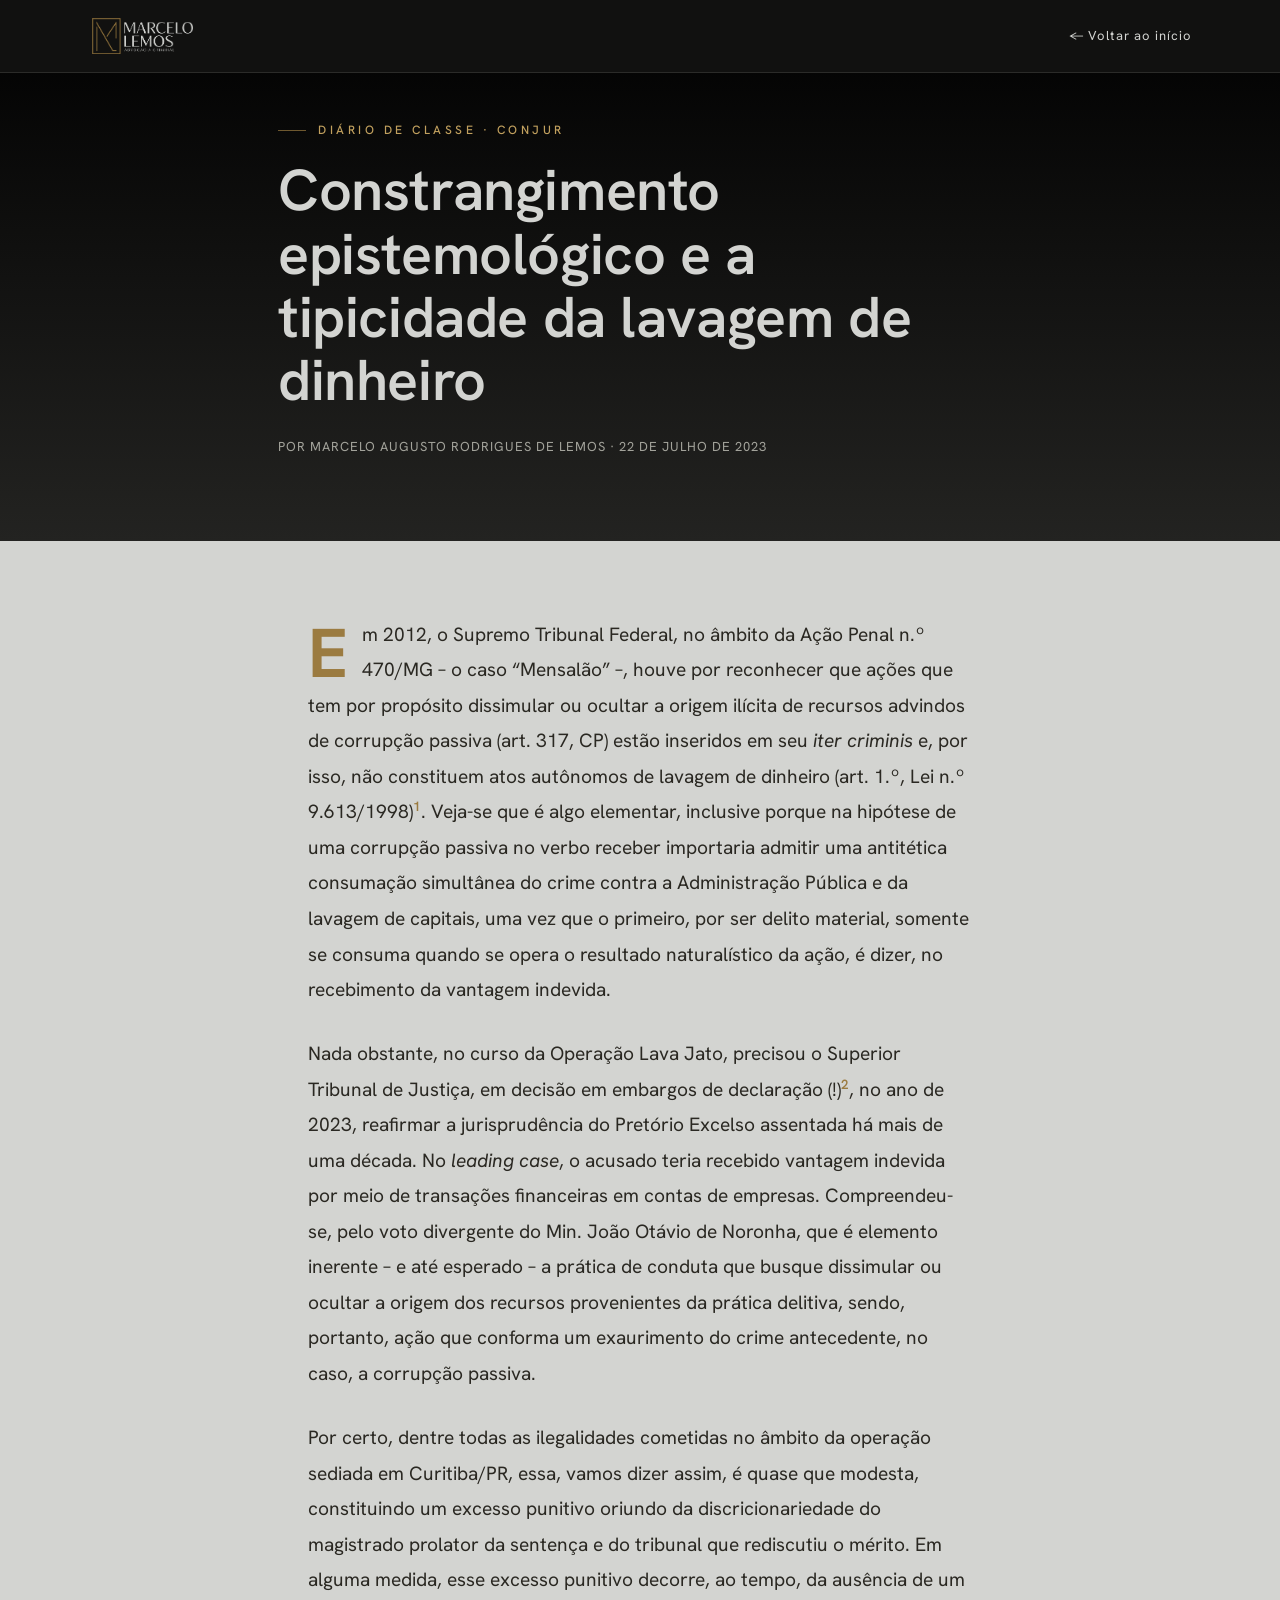
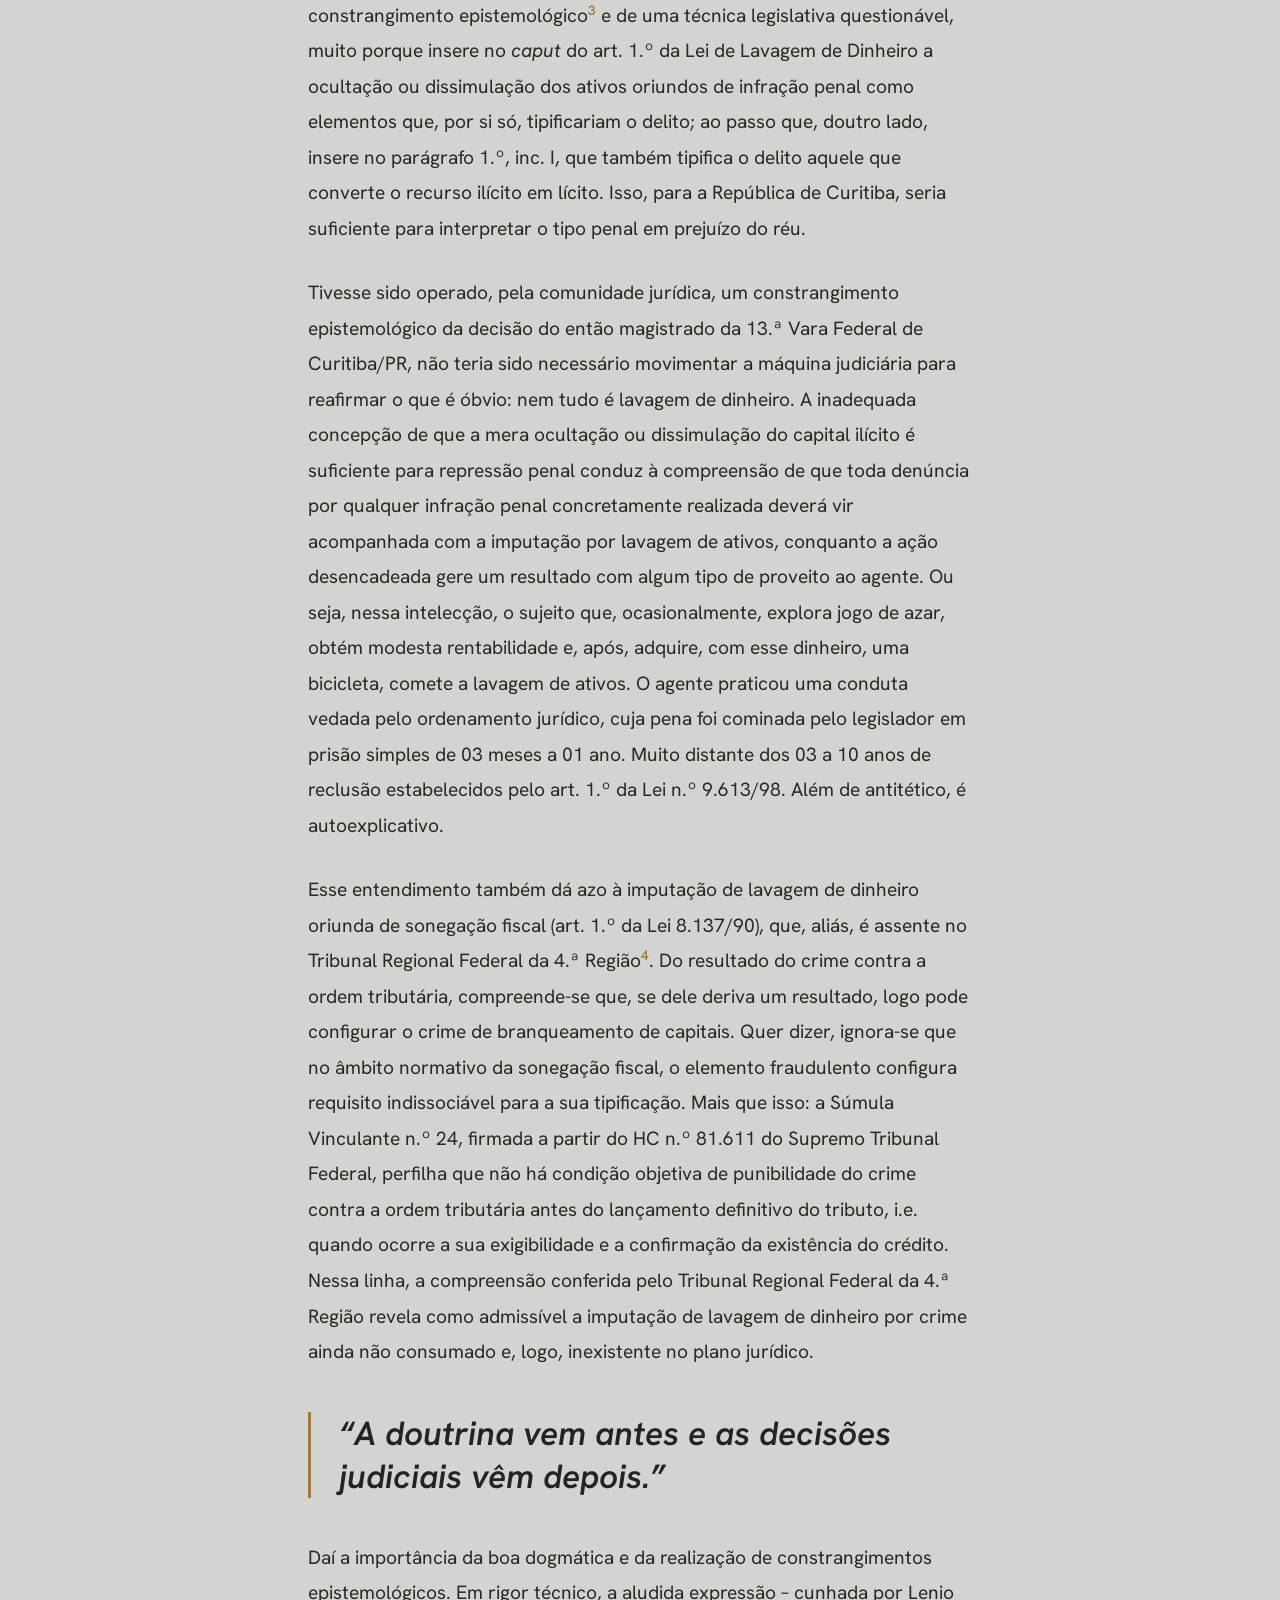
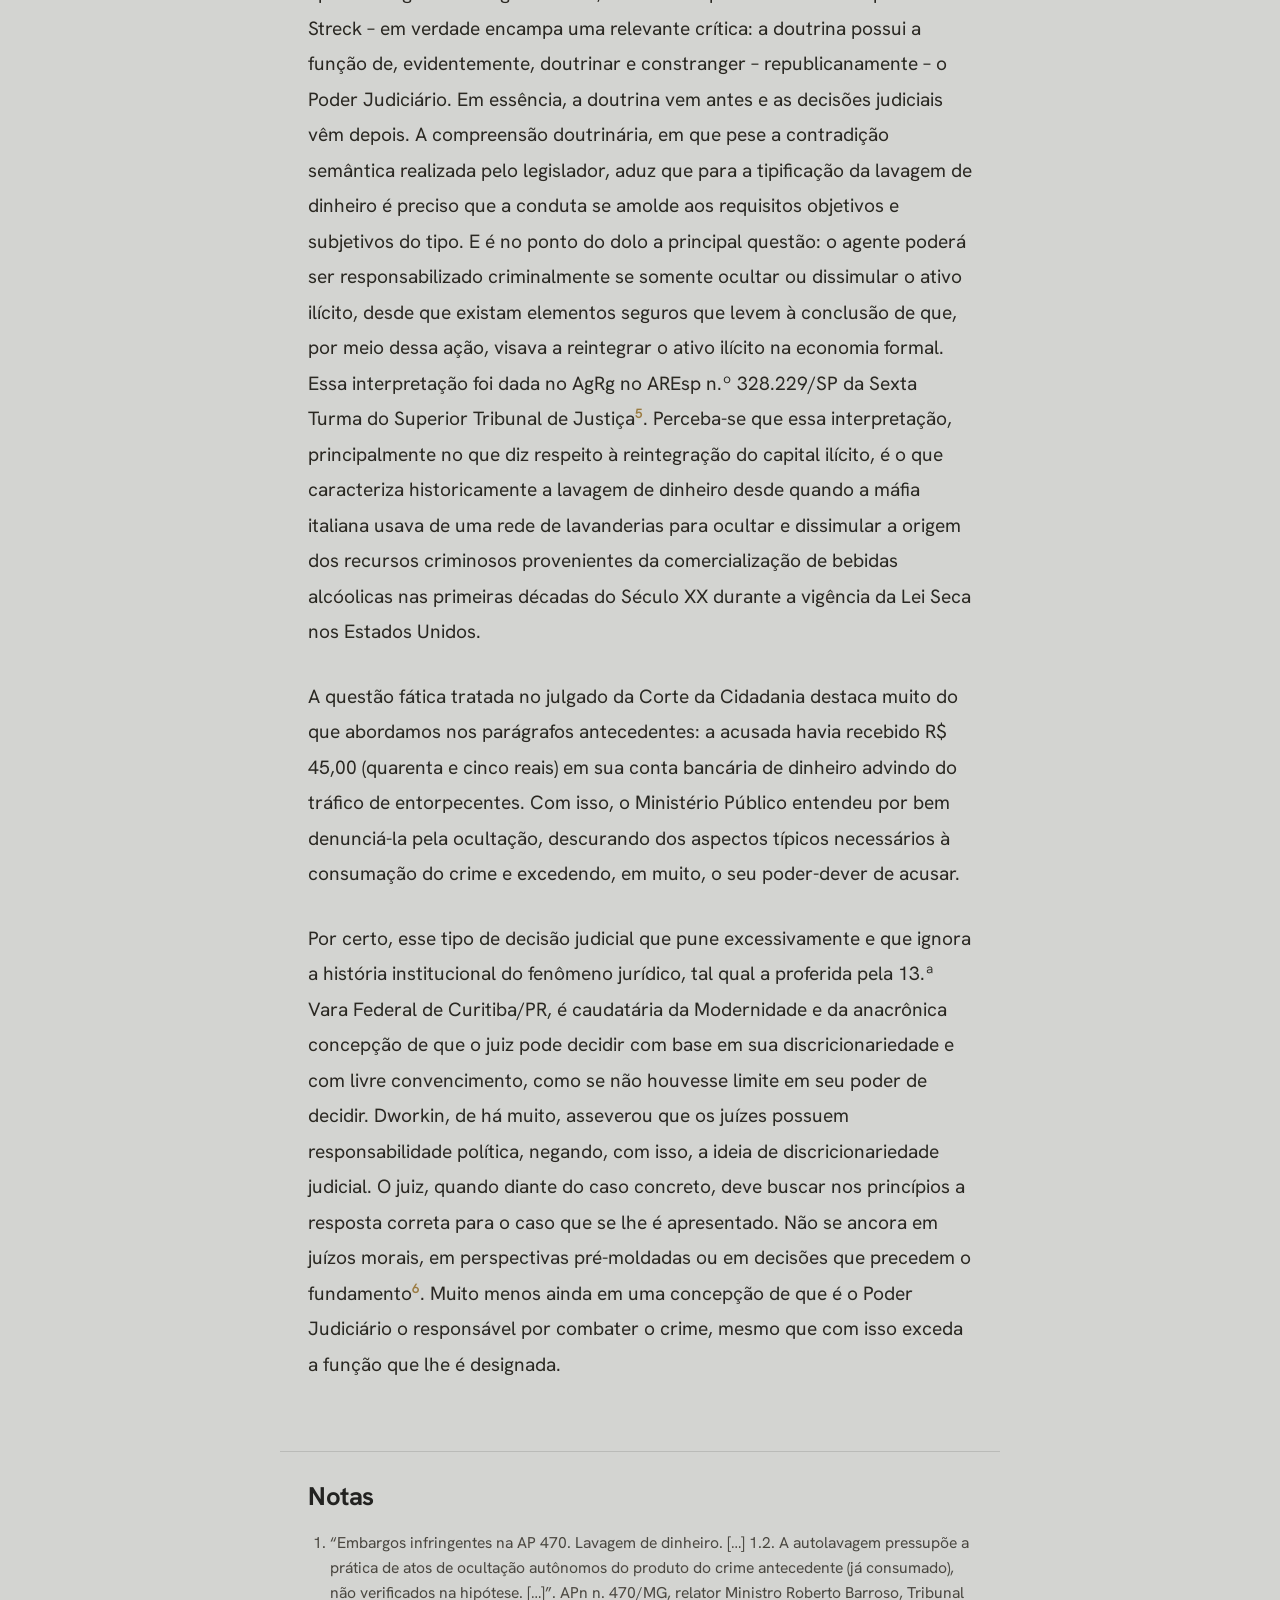
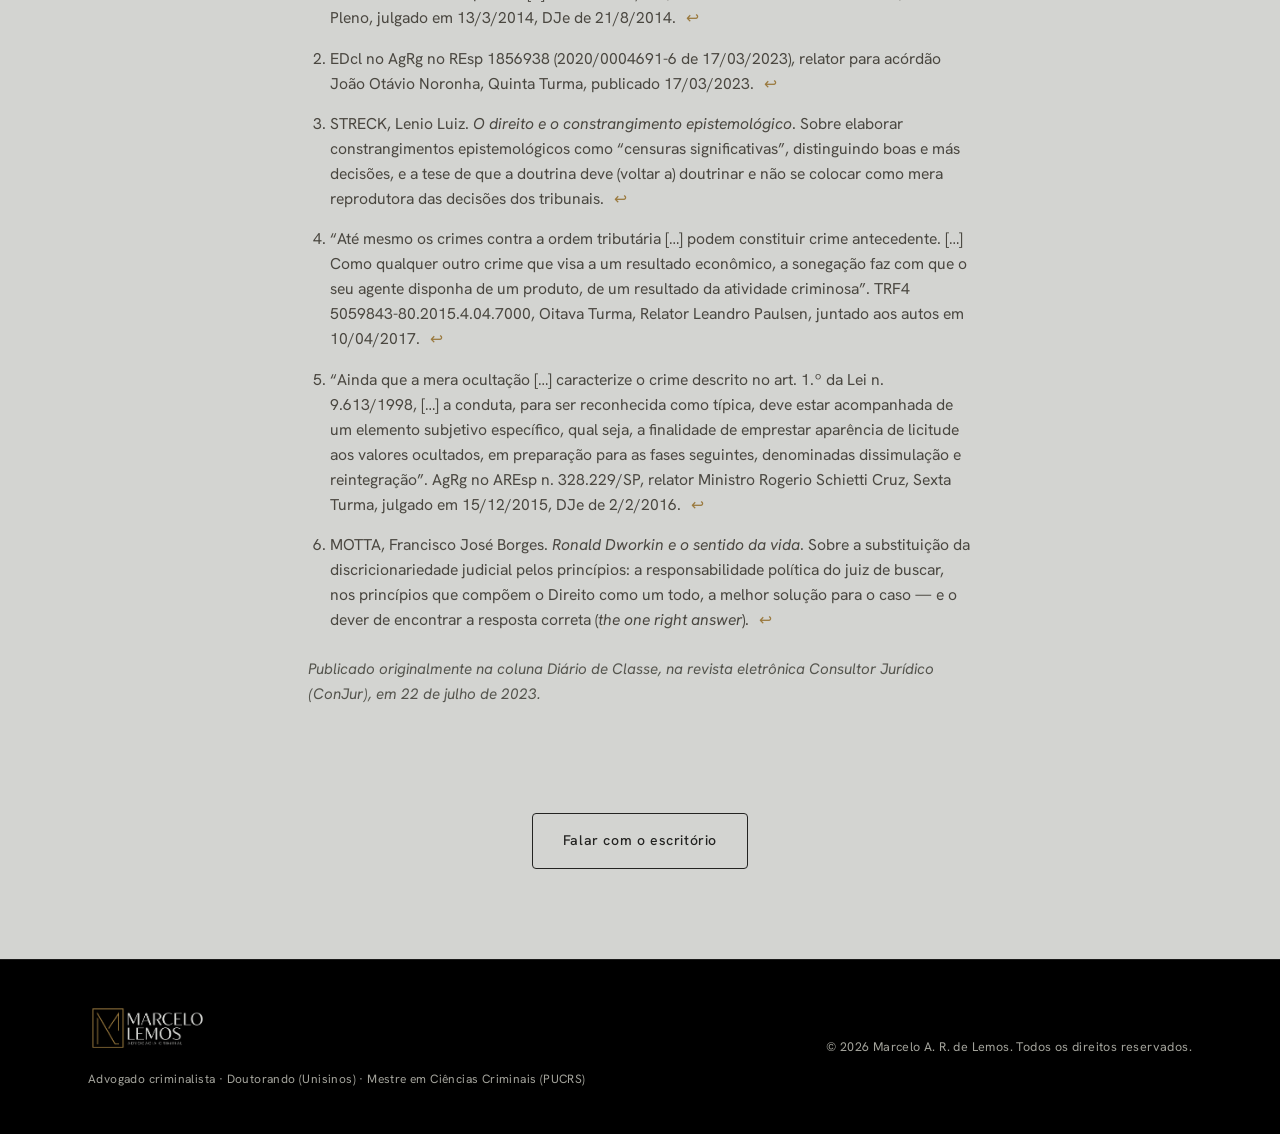
==== commit c309d25d: "Add brand logo, apply brand palette, uppercase nav, rename CTA - Header and footer now use the trimm" ====
--- a/artigo.html
+++ b/artigo.html
@@ -17,7 +17,7 @@
     .article-topbar .header-inner { padding-block: 18px; }
     .article-back { font-family: var(--ui); font-size: 13px; letter-spacing: 1px; color: var(--on-dark); display: inline-flex; align-items: center; gap: 8px; }
     .article-back:hover { color: var(--gold); }
-    .article-hero { background: linear-gradient(180deg, #0b0b0d, #131317); color: var(--on-dark); padding: 120px 0 70px; }
+    .article-hero { background: linear-gradient(180deg, #000000, #232321); color: var(--on-dark); padding: 120px 0 70px; }
     .article-hero .wrap { max-width: 780px; }
     .article-hero .kicker { color: var(--gold-soft); }
     .article-hero h1 { font-size: clamp(2.2rem, 5.2vw, 3.6rem); font-weight: 600; }
@@ -34,7 +34,7 @@
     .notes-block h2 { font-size: 1.6rem; margin-bottom: 20px; }
     .notes-block ol { padding-left: 22px; margin: 0; }
     .notes-block li { font-size: 0.98rem; line-height: 1.6; color: #4a4740; margin-bottom: 15px; }
-    .notes-block li:target { background: #f0e6cf; border-radius: 4px; padding: 8px 12px; margin-left: -12px; }
+    .notes-block li:target { background: rgba(155,123,64,0.15); border-radius: 4px; padding: 8px 12px; margin-left: -12px; }
     .fn-back { margin-left: 6px; color: var(--gold); }
     .notes-source { margin-top: 24px; font-style: italic; color: var(--ink-soft); font-size: 0.95rem; }
     .article-foot { text-align: center; padding: 0 28px 90px; }
@@ -44,11 +44,7 @@
   <header class="site-header article-topbar" data-scrolled>
     <div class="wrap header-inner">
       <a class="brand" href="index.html">
-        <span class="brand-mark">ML</span>
-        <span class="brand-text">
-          <span class="brand-name">Marcelo A. R. de Lemos</span>
-          <span class="brand-role">Advocacia Criminal</span>
-        </span>
+        <img class="brand-logo" src="images/logo.png" alt="Marcelo A. R. de Lemos — Advocacia Criminal" />
       </a>
       <a class="article-back" href="index.html">← Voltar ao início</a>
     </div>
@@ -253,11 +249,8 @@
   <footer class="site-footer">
     <div class="wrap footer-inner">
       <div class="footer-brand">
-        <span class="brand-mark">ML</span>
-        <div>
-          <p class="footer-name">Marcelo Augusto Rodrigues de Lemos</p>
-          <p class="footer-role">Advogado criminalista · Doutorando (Unisinos) · Mestre em Ciências Criminais (PUCRS)</p>
-        </div>
+        <img class="footer-logo" src="images/logo.png" alt="Marcelo A. R. de Lemos — Advocacia Criminal" />
+        <p class="footer-role">Advogado criminalista · Doutorando (Unisinos) · Mestre em Ciências Criminais (PUCRS)</p>
       </div>
       <p class="footer-legal">© <span id="ano"></span> Marcelo A. R. de Lemos. Todos os direitos reservados.</p>
     </div>
--- a/styles.css
+++ b/styles.css
@@ -4,20 +4,23 @@
    =========================================================== */
 
 :root {
-  --black: #0c0c0e;
-  --bg: #101013;
-  --bg-2: #16161a;
-  --panel: #191920;
-  --cream: #f5f0e7;
-  --cream-2: #efe8db;
-  --ink: #17171b;
-  --ink-soft: #43434c;
-  --gold: #bd9a5f;
-  --gold-soft: #d7bd88;
-  --on-dark: #eae5da;
-  --on-dark-mut: #9a9488;
-  --line-d: rgba(255, 255, 255, 0.10);
-  --line-l: rgba(20, 20, 25, 0.12);
+  /* Paleta da marca: #000000 #232321 #343432 #a3a39b #d3d4d1 + dourado #9b7b40 */
+  --black: #000000;
+  --bg: #232321;
+  --bg-2: #1b1b19;
+  --panel: #343432;
+  --cream: #d3d4d1;       /* fundo das seções claras */
+  --cream-2: #c6c7c3;
+  --card-light: #ecedea;  /* cards sobre fundo claro */
+  --ink: #232321;         /* texto sobre claro */
+  --ink-soft: #55554e;    /* texto secundário sobre claro */
+  --gold: #9b7b40;
+  --gold-soft: #c1a05e;
+  --on-dark: #d3d4d1;     /* texto/títulos sobre escuro */
+  --on-dark-2: #b6b7b0;   /* corpo de texto sobre escuro */
+  --on-dark-mut: #a3a39b; /* rótulos/secundário sobre escuro */
+  --line-d: rgba(211, 212, 209, 0.13);
+  --line-l: rgba(35, 35, 33, 0.14);
 
   /* Substituta gratuita próxima da Codec Pro — trocar por Codec Pro quando licenciada */
   --serif: "Hanken Grotesk", system-ui, -apple-system, Segoe UI, Roboto, sans-serif;
@@ -70,7 +73,7 @@
 .btn-gold { background: var(--gold); color: #17120a; }
 .btn-gold:hover { background: var(--gold-soft); transform: translateY(-2px); }
 .btn-outline-light { border-color: rgba(255, 255, 255, 0.28); color: var(--on-dark); }
-.btn-outline-light:hover { border-color: var(--gold); color: #fff; }
+.btn-outline-light:hover { border-color: var(--gold); color: var(--on-dark); }
 .btn-outline-dark { border-color: var(--ink); color: var(--ink); }
 .btn-outline-dark:hover { background: var(--ink); color: var(--cream); }
 
@@ -81,7 +84,7 @@
   border-bottom: 1px solid transparent;
 }
 .site-header[data-scrolled] {
-  background: rgba(12, 12, 14, 0.86);
+  background: rgba(20, 20, 19, 0.86);
   backdrop-filter: blur(12px);
   border-bottom-color: var(--line-d);
 }
@@ -89,6 +92,8 @@
 .site-header[data-scrolled] .header-inner { padding-block: 14px; }
 
 .brand { display: flex; align-items: center; gap: 13px; margin-right: auto; }
+.brand-logo { height: 54px; width: auto; display: block; transition: height 0.3s var(--ease); }
+.site-header[data-scrolled] .brand-logo { height: 44px; }
 .brand-mark {
   display: inline-flex; align-items: center; justify-content: center;
   width: 42px; height: 42px; border: 1px solid var(--gold); border-radius: 3px;
@@ -100,8 +105,8 @@
 
 .site-nav { display: flex; gap: 30px; }
 .site-nav a {
-  font-family: var(--ui); font-size: 13.5px; letter-spacing: 0.5px; color: var(--on-dark);
-  opacity: 0.82; padding: 6px 0; position: relative; transition: opacity 0.2s;
+  font-family: var(--ui); font-size: 12px; letter-spacing: 1.6px; text-transform: uppercase;
+  color: var(--on-dark); opacity: 0.85; padding: 6px 0; position: relative; transition: opacity 0.2s;
 }
 .site-nav a::after { content: ""; position: absolute; left: 0; bottom: 0; width: 0; height: 1px; background: var(--gold); transition: width 0.25s var(--ease); }
 .site-nav a:hover { opacity: 1; }
@@ -114,35 +119,53 @@
 /* ---------- Hero ---------- */
 .hero {
   position: relative; overflow: hidden;
-  background: radial-gradient(120% 90% at 80% -10%, rgba(189, 154, 95, 0.16), transparent 55%),
-              linear-gradient(180deg, #0b0b0d 0%, #131317 100%);
+  background: radial-gradient(120% 90% at 80% -10%, rgba(155, 123, 64, 0.14), transparent 55%),
+              linear-gradient(180deg, #000000 0%, #232321 100%);
   color: var(--on-dark);
-  padding: 190px 0 110px;
+  min-height: 100svh; display: flex; align-items: center;
+  padding: 150px 0 120px;
 }
 .hero-photo {
   position: absolute; inset: 0; z-index: 0; pointer-events: none;
-  background-image: url("images/hero-justice.jpg");
-  background-size: cover; background-position: 70% center; background-repeat: no-repeat;
-}
-.hero-art { position: absolute; inset: 0; z-index: 1; display: flex; justify-content: center; opacity: 0.4; pointer-events: none; }
-.hero-art svg { width: min(1200px, 100%); height: 100%; }
+  background-image: url("images/hero-bg.jpg");
+  background-size: cover; background-position: center; background-repeat: no-repeat;
+  opacity: 0.24; filter: grayscale(1) contrast(1.02) blur(2px);
+  transform: scale(1.1); transform-origin: center;
+}
+/* Grão sutil sobre o hero — disfarça a baixa resolução e dá textura */
+.hero::after {
+  content: ""; position: absolute; inset: 0; z-index: 1; pointer-events: none; opacity: 0.5;
+  background-image: url("data:image/svg+xml,%3Csvg xmlns='http://www.w3.org/2000/svg' width='160' height='160'%3E%3Cfilter id='n'%3E%3CfeTurbulence type='fractalNoise' baseFrequency='0.9' numOctaves='2' stitchTiles='stitch'/%3E%3C/filter%3E%3Crect width='100%25' height='100%25' filter='url(%23n)' opacity='0.4'/%3E%3C/svg%3E");
+  mix-blend-mode: overlay;
+}
 .hero::before {
   content: ""; position: absolute; inset: 0; z-index: 1;
   background:
-    linear-gradient(90deg, rgba(9,9,11,0.92) 0%, rgba(9,9,11,0.7) 42%, rgba(9,9,11,0.35) 100%),
-    linear-gradient(180deg, rgba(11,11,13,0.25) 0%, rgba(11,11,13,0.5) 60%, #101013 100%);
+    linear-gradient(180deg, rgba(0,0,0,0.5) 0%, rgba(0,0,0,0.4) 55%, #000000 100%);
   pointer-events: none;
 }
-.hero-inner { position: relative; z-index: 2; max-width: 760px; }
+.hero-inner { position: relative; z-index: 2; max-width: 820px; }
 .eyebrow {
   font-family: var(--ui); font-size: 12.5px; letter-spacing: 4px; text-transform: uppercase;
-  color: var(--gold-soft); margin: 0 0 26px;
-}
+  color: var(--gold-soft); margin: 0 0 30px;
+}
+
+/* Indicador de rolagem */
+.hero-scroll {
+  position: absolute; left: 50%; bottom: 34px; transform: translateX(-50%); z-index: 3;
+  display: flex; flex-direction: column; align-items: center; gap: 12px;
+  font-family: var(--ui); font-size: 10.5px; letter-spacing: 3px; text-transform: uppercase;
+  color: var(--on-dark-mut);
+}
+.hero-scroll:hover { color: var(--gold); }
+.hero-scroll-line { width: 1px; height: 46px; background: linear-gradient(var(--gold), transparent); position: relative; overflow: hidden; }
+.hero-scroll-line::after { content: ""; position: absolute; top: -50%; left: 0; width: 100%; height: 50%; background: var(--gold); animation: scrollCue 2.2s var(--ease) infinite; }
+@keyframes scrollCue { 0% { transform: translateY(0); } 100% { transform: translateY(300%); } }
 .hero-title { font-size: clamp(2.8rem, 8vw, 5.6rem); font-weight: 700; letter-spacing: -1.5px; line-height: 1.02; }
 .hero-title .accent { color: var(--gold); }
 .hero-lede {
   margin: 30px 0 0; max-width: 60ch; font-size: clamp(1.12rem, 2.3vw, 1.42rem);
-  color: #cfc9bd; line-height: 1.6;
+  color: var(--on-dark-2); line-height: 1.6;
 }
 .hero-lede strong { color: var(--on-dark); font-weight: 500; }
 .hero-actions { margin-top: 40px; display: flex; flex-wrap: wrap; gap: 16px; }
@@ -159,18 +182,18 @@
 .trust-inner {
   display: flex; flex-wrap: wrap; justify-content: center; align-items: center;
   gap: 10px 30px; padding-block: 20px;
-  font-family: var(--ui); font-size: 12px; letter-spacing: 2.5px; text-transform: uppercase; color: #8a857b;
+  font-family: var(--ui); font-size: 12px; letter-spacing: 2.5px; text-transform: uppercase; color: var(--on-dark-mut);
 }
 .trust-inner span { position: relative; }
 .trust-inner span + span::before { content: "•"; position: absolute; left: -18px; color: var(--gold); opacity: 0.55; }
 
 /* ---------- Section shells ---------- */
-.section { padding-block: 110px; }
+.section { padding-block: 128px; }
 .section-dark { background: var(--bg); color: var(--on-dark); }
 .section-black { background: var(--black); color: var(--on-dark); }
 .section-light { background: var(--cream); color: var(--ink); }
 .section-dark .kicker, .section-black .kicker { color: var(--gold-soft); }
-.section-head { max-width: 680px; margin-bottom: 60px; }
+.section-head { max-width: 700px; margin-bottom: 72px; }
 /* Títulos de seção (tópicos) em caixa alta */
 .section h2,
 .about-copy h2, .expertise-copy h2, .parcerias-inner h2, .contato-lead h2 {
@@ -178,7 +201,7 @@
 }
 .section-head h2 { font-size: clamp(2rem, 4.4vw, 3rem); }
 .section-intro { margin: 20px 0 0; color: var(--ink-soft); font-size: 1.14rem; }
-.section-dark .section-intro, .section-black .section-intro { color: #b7b1a5; }
+.section-dark .section-intro, .section-black .section-intro { color: var(--on-dark-2); }
 
 /* ---------- About ---------- */
 .grid-about { display: grid; grid-template-columns: 0.85fr 1.15fr; gap: 70px; align-items: center; }
@@ -186,8 +209,8 @@
 .portrait {
   position: relative; aspect-ratio: 4 / 5; border: 1px solid var(--line-d);
   background:
-    radial-gradient(90% 70% at 50% 20%, rgba(189,154,95,0.14), transparent 60%),
-    linear-gradient(160deg, #1b1b21, #0f0f12);
+    radial-gradient(90% 70% at 50% 20%, rgba(155,123,64,0.14), transparent 60%),
+    linear-gradient(160deg, #2b2b29, #141412);
   border-radius: 4px; display: flex; flex-direction: column; align-items: center; justify-content: center; gap: 14px;
   overflow: hidden;
 }
@@ -205,14 +228,14 @@
 .portrait-badge strong { font-size: 11px; letter-spacing: 2px; }
 .portrait-badge span { font-size: 18px; font-weight: 600; }
 .about-copy h2 { font-size: clamp(2rem, 4.4vw, 3rem); }
-.about-copy p { margin: 22px 0 0; color: #c2bcb0; font-size: 1.14rem; }
+.about-copy p { margin: 22px 0 0; color: var(--on-dark-2); font-size: 1.14rem; }
 .chips { list-style: none; margin: 34px 0 0; padding: 0; display: flex; flex-wrap: wrap; gap: 10px; }
 .chips li { font-family: var(--ui); font-size: 12.5px; letter-spacing: 1px; color: var(--on-dark); border: 1px solid var(--line-d); padding: 8px 15px; border-radius: 40px; }
 
 /* ---------- Cards (Atuação) ---------- */
 .cards { display: grid; grid-template-columns: repeat(3, 1fr); gap: 24px; }
 .card {
-  position: relative; background: #fff; border: 1px solid var(--line-l); border-radius: 4px;
+  position: relative; background: var(--card-light); border: 1px solid var(--line-l); border-radius: 4px;
   padding: 40px 32px 34px; transition: transform 0.3s var(--ease), box-shadow 0.3s var(--ease), border-color 0.3s;
   overflow: hidden;
 }
@@ -228,11 +251,11 @@
 .step { position: relative; padding-top: 30px; border-top: 1px solid var(--line-d); }
 .step-num { font-family: var(--ui); font-size: 40px; font-weight: 700; color: var(--gold); line-height: 1; letter-spacing: -1px; }
 .step h3 { font-size: 1.5rem; margin: 16px 0 10px; color: var(--on-dark); }
-.step p { margin: 0; color: #b0aa9e; font-size: 1.02rem; }
+.step p { margin: 0; color: var(--on-dark-2); font-size: 1.02rem; }
 
 /* ---------- Features (Diferenciais) ---------- */
 .features { display: grid; grid-template-columns: repeat(4, 1fr); gap: 28px; }
-.feature { padding: 34px 26px; background: #fff; border: 1px solid var(--line-l); border-radius: 4px; transition: transform 0.3s var(--ease), box-shadow 0.3s var(--ease); }
+.feature { padding: 34px 26px; background: var(--card-light); border: 1px solid var(--line-l); border-radius: 4px; transition: transform 0.3s var(--ease), box-shadow 0.3s var(--ease); }
 .feature:hover { transform: translateY(-5px); box-shadow: 0 22px 44px rgba(20,18,14,0.1); }
 .feature-icon { display: inline-flex; width: 52px; height: 52px; align-items: center; justify-content: center; border: 1px solid var(--gold); border-radius: 50%; color: var(--gold); margin-bottom: 22px; }
 .feature-icon svg { width: 26px; height: 26px; }
@@ -242,7 +265,7 @@
 /* ---------- Expertise ---------- */
 .expertise-inner { display: grid; grid-template-columns: 1fr 1fr; gap: 64px; align-items: center; }
 .expertise-copy h2 { font-size: clamp(2rem, 4.4vw, 3rem); }
-.expertise-copy p { margin: 22px 0 0; color: #b7b1a5; font-size: 1.14rem; }
+.expertise-copy p { margin: 22px 0 0; color: var(--on-dark-2); font-size: 1.14rem; }
 .stats { list-style: none; margin: 0; padding: 0; display: grid; grid-template-columns: 1fr 1fr; gap: 1px; background: var(--line-d); border: 1px solid var(--line-d); }
 .stats li { background: var(--black); padding: 32px 28px; display: flex; flex-direction: column; gap: 6px; }
 .stats strong { font-family: var(--serif); font-size: 2rem; font-weight: 600; color: var(--gold); }
@@ -250,7 +273,7 @@
 
 /* ---------- Publicação em destaque ---------- */
 .feature-article {
-  background: #fff; border: 1px solid var(--line-l); border-left: 3px solid var(--gold);
+  background: var(--card-light); border: 1px solid var(--line-l); border-left: 3px solid var(--gold);
   border-radius: 4px; padding: 48px clamp(28px, 5vw, 60px); max-width: 900px;
 }
 .fa-meta { display: flex; flex-wrap: wrap; gap: 8px 18px; align-items: center; font-family: var(--ui); font-size: 12.5px; letter-spacing: 1.5px; text-transform: uppercase; color: var(--gold); margin-bottom: 20px; }
@@ -262,12 +285,12 @@
 /* ---------- Parcerias ---------- */
 .parcerias-inner { display: grid; grid-template-columns: 1fr 1fr; gap: 50px; align-items: center; }
 .parcerias-inner h2 { font-size: clamp(2rem, 4.4vw, 3rem); }
-.parcerias-copy p { margin: 0 0 28px; color: #b7b1a5; font-size: 1.16rem; }
+.parcerias-copy p { margin: 0 0 28px; color: var(--on-dark-2); font-size: 1.16rem; }
 
 /* ---------- Contato ---------- */
 .contato-inner { display: grid; grid-template-columns: 1fr 1fr; gap: 64px; align-items: start; }
 .contato-lead h2 { font-size: clamp(2.1rem, 4.6vw, 3.2rem); }
-.contato-sub { margin: 22px 0 0; color: #b7b1a5; font-size: 1.14rem; }
+.contato-sub { margin: 22px 0 0; color: var(--on-dark-2); font-size: 1.14rem; }
 .contato-list { list-style: none; margin: 36px 0 0; padding: 0; }
 .contato-list li { display: flex; gap: 16px; align-items: baseline; padding: 16px 0; border-top: 1px solid var(--line-d); font-size: 1.08rem; }
 .contato-list li span { font-family: var(--ui); font-size: 11px; letter-spacing: 2px; text-transform: uppercase; color: var(--gold); min-width: 90px; }
@@ -286,16 +309,34 @@
 .form-note { font-family: var(--ui); font-size: 14px; color: var(--gold-soft); margin: 0; letter-spacing: 0.3px; }
 
 /* ---------- Footer ---------- */
-.site-footer { background: #08080a; color: #8a857b; padding-block: 44px; border-top: 1px solid var(--line-d); }
+.site-footer { background: #000000; color: var(--on-dark-mut); padding-block: 44px; border-top: 1px solid var(--line-d); }
 .footer-inner { display: flex; align-items: center; justify-content: space-between; gap: 24px; flex-wrap: wrap; }
-.footer-brand { display: flex; align-items: center; gap: 16px; }
+.footer-brand { display: flex; flex-direction: column; align-items: flex-start; gap: 14px; }
+.footer-logo { height: 48px; width: auto; display: block; }
 .footer-name { margin: 0; font-family: var(--serif); font-size: 19px; color: var(--on-dark); }
-.footer-role { margin: 3px 0 0; font-family: var(--ui); font-size: 12px; letter-spacing: 0.4px; color: #7a756c; }
+.footer-role { margin: 3px 0 0; font-family: var(--ui); font-size: 12px; letter-spacing: 0.4px; color: var(--on-dark-mut); }
 .footer-legal { margin: 0; font-family: var(--ui); font-size: 12.5px; letter-spacing: 0.4px; }
 
+/* ---------- Refino dos títulos de seção (elegância) ---------- */
+.section h2,
+.about-copy h2, .expertise-copy h2, .parcerias-inner h2, .contato-lead h2 {
+  font-size: clamp(1.8rem, 3.7vw, 2.5rem);
+  font-weight: 600; letter-spacing: 2px; line-height: 1.15;
+}
+.section-intro { max-width: 56ch; }
+
 /* ---------- Reveal animation ---------- */
-[data-reveal] { opacity: 0; transform: translateY(24px); transition: opacity 0.7s var(--ease), transform 0.7s var(--ease); }
+[data-reveal] {
+  opacity: 0; transform: translateY(32px);
+  transition: opacity 0.9s var(--ease), transform 0.9s var(--ease);
+  transition-delay: var(--rd, 0s); will-change: opacity, transform;
+}
 [data-reveal].is-in { opacity: 1; transform: none; }
+/* Variante para mídia: revela com leve zoom/clip */
+.about-media[data-reveal] { transform: translateY(32px) scale(0.98); }
+.about-media[data-reveal] .portrait-img { transition: transform 1.4s var(--ease); transform: scale(1.08); }
+.about-media[data-reveal].is-in { transform: none; }
+.about-media[data-reveal].is-in .portrait-img { transform: scale(1); }
 
 /* ---------- Responsive ---------- */
 @media (max-width: 1000px) {
@@ -307,13 +348,13 @@
   .site-nav, .header-cta { display: none; }
   .nav-toggle { display: flex; }
   .mobile-nav {
-    display: flex; flex-direction: column; gap: 4px; background: rgba(10,10,12,0.97);
+    display: flex; flex-direction: column; gap: 4px; background: rgba(0,0,0,0.96);
     backdrop-filter: blur(12px); border-top: 1px solid var(--line-d); padding: 14px 28px 24px;
     max-height: 0; overflow: hidden; transition: max-height 0.3s var(--ease), padding 0.3s var(--ease);
   }
-  .site-header[data-nav-open] { background: rgba(12,12,14,0.94); backdrop-filter: blur(12px); }
+  .site-header[data-nav-open] { background: rgba(20,20,19,0.94); backdrop-filter: blur(12px); }
   .site-header[data-nav-open] .mobile-nav { max-height: 380px; }
-  .mobile-nav a { font-family: var(--ui); font-size: 15px; color: var(--on-dark); padding: 12px 0; border-bottom: 1px solid var(--line-d); }
+  .mobile-nav a { font-family: var(--ui); font-size: 13px; letter-spacing: 1.4px; text-transform: uppercase; color: var(--on-dark); padding: 14px 0; border-bottom: 1px solid var(--line-d); }
   .mobile-nav .mobile-cta { color: var(--gold); border-bottom: 0; }
   .site-header[data-nav-open] .nav-toggle span:nth-child(1) { transform: translateY(7px) rotate(45deg); }
   .site-header[data-nav-open] .nav-toggle span:nth-child(2) { opacity: 0; }
@@ -326,12 +367,19 @@
 }
 @media (max-width: 560px) {
   body { font-size: 17px; }
-  .section { padding-block: 76px; }
+  .section { padding-block: 84px; }
   .wrap { padding-inline: 20px; }
   .cards, .features, .steps, .stats, .form-row { grid-template-columns: 1fr; }
+  .hero { padding: 128px 0 96px; }
   .hero-actions { flex-direction: column; align-items: stretch; }
   .hero-actions .btn { width: 100%; }
+  .hero-scroll { display: none; }
+  .brand-logo { height: 42px; }
+  .site-header[data-scrolled] .brand-logo { height: 38px; }
   .portrait-badge { right: 12px; }
+}
+@media (max-height: 700px) {
+  .hero-scroll { display: none; }
 }
 @media (prefers-reduced-motion: reduce) {
   html { scroll-behavior: auto; }
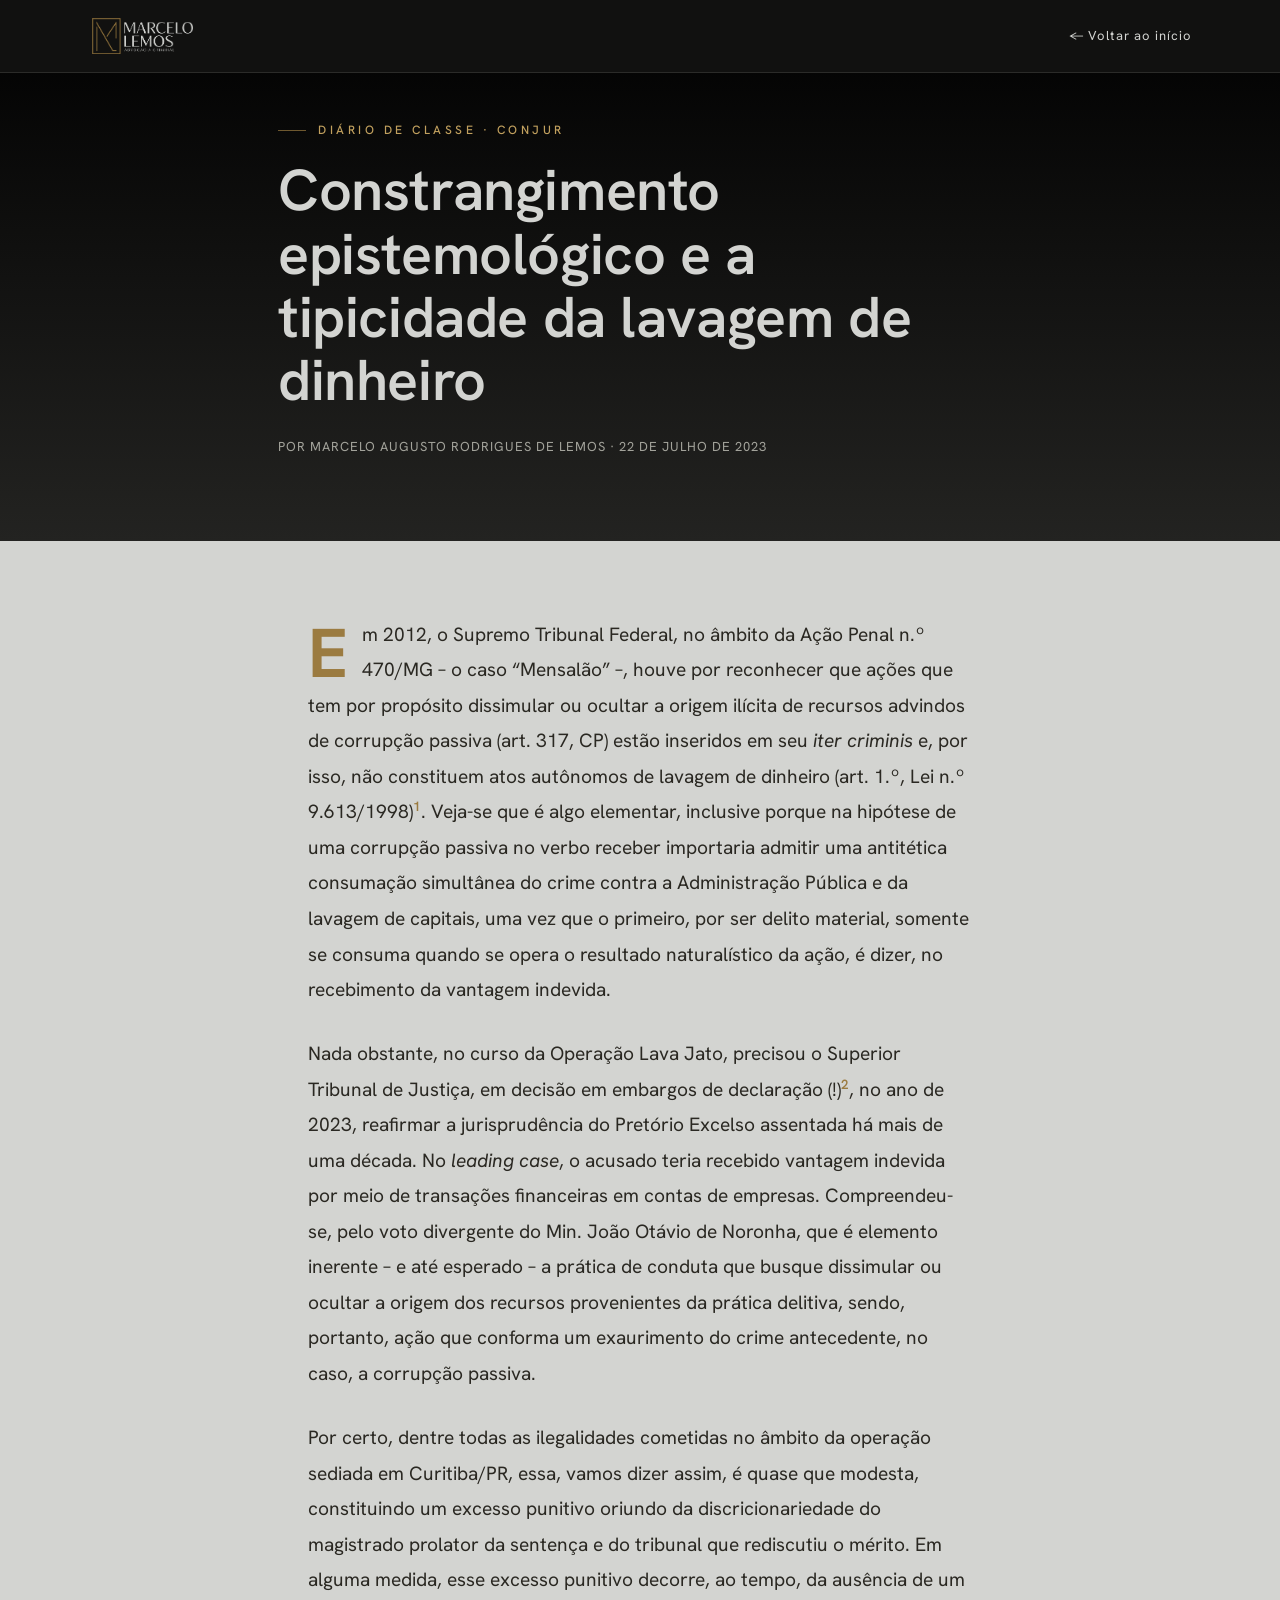
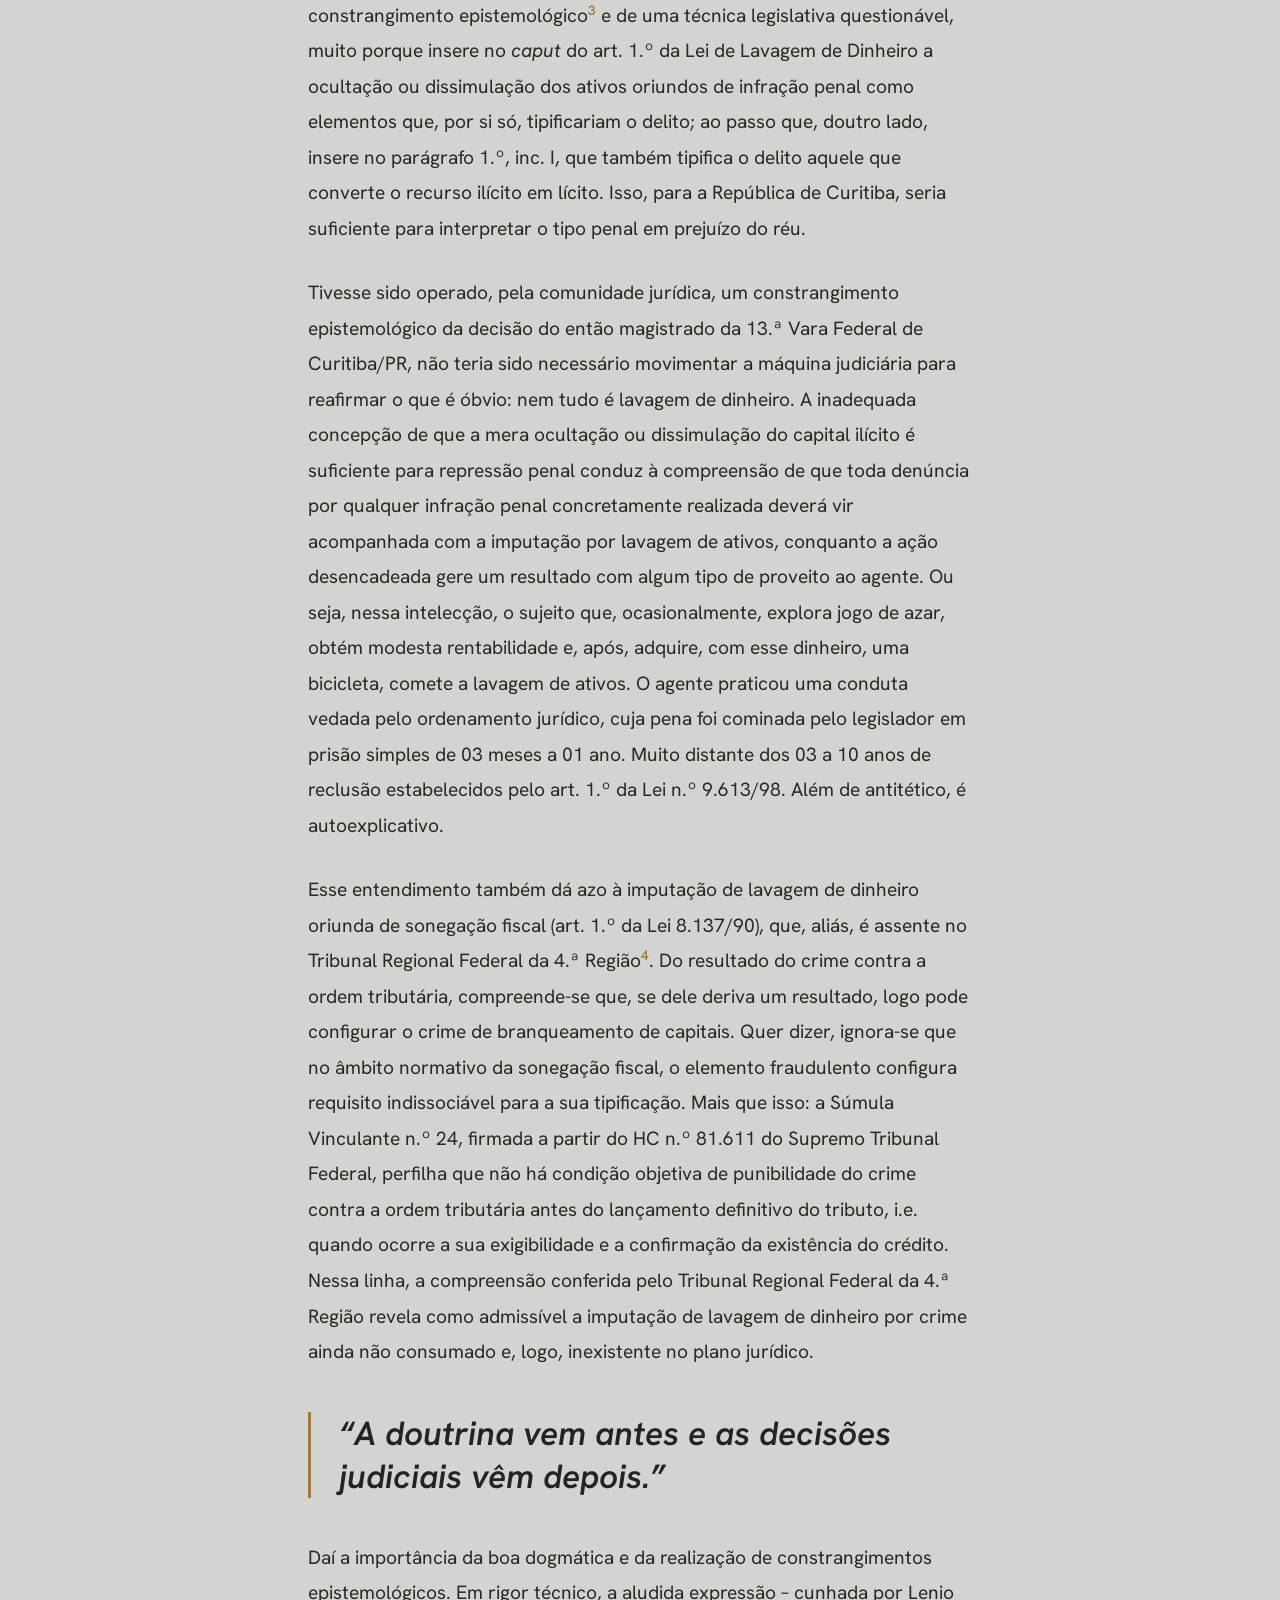
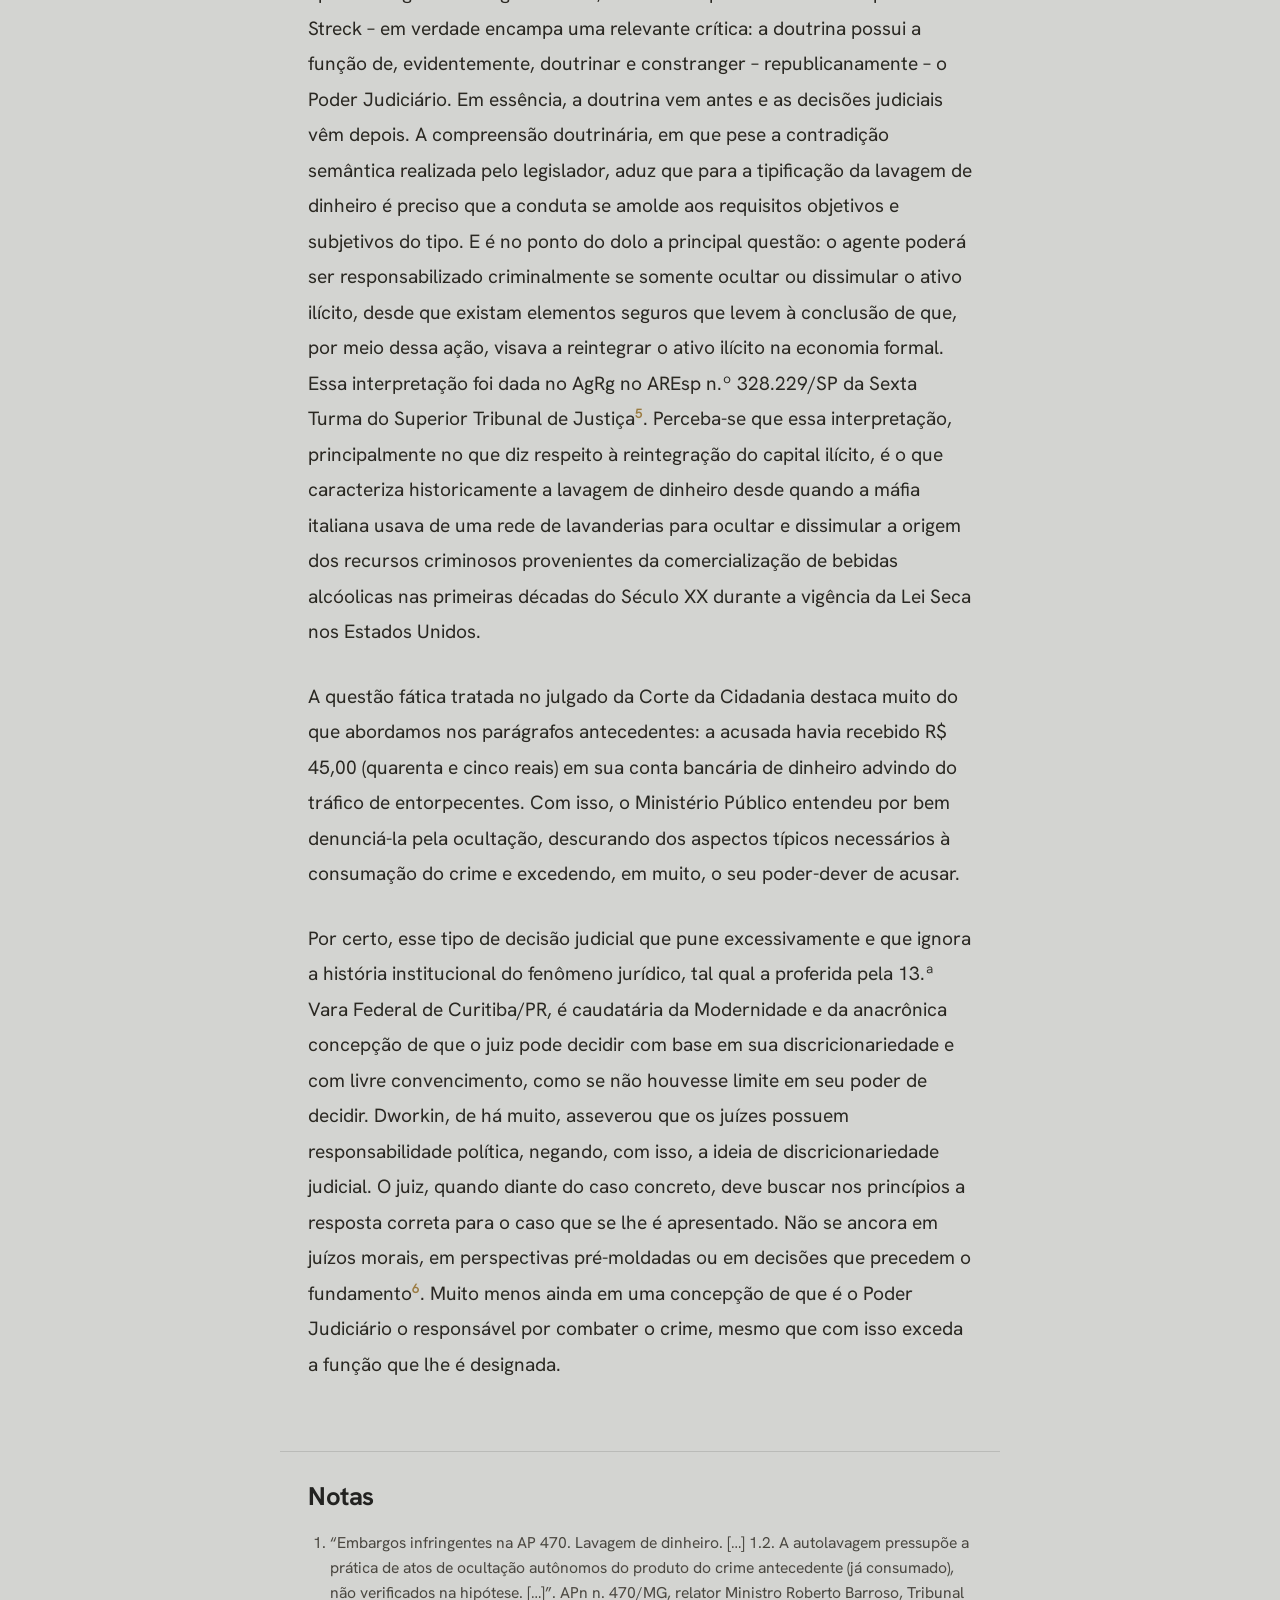
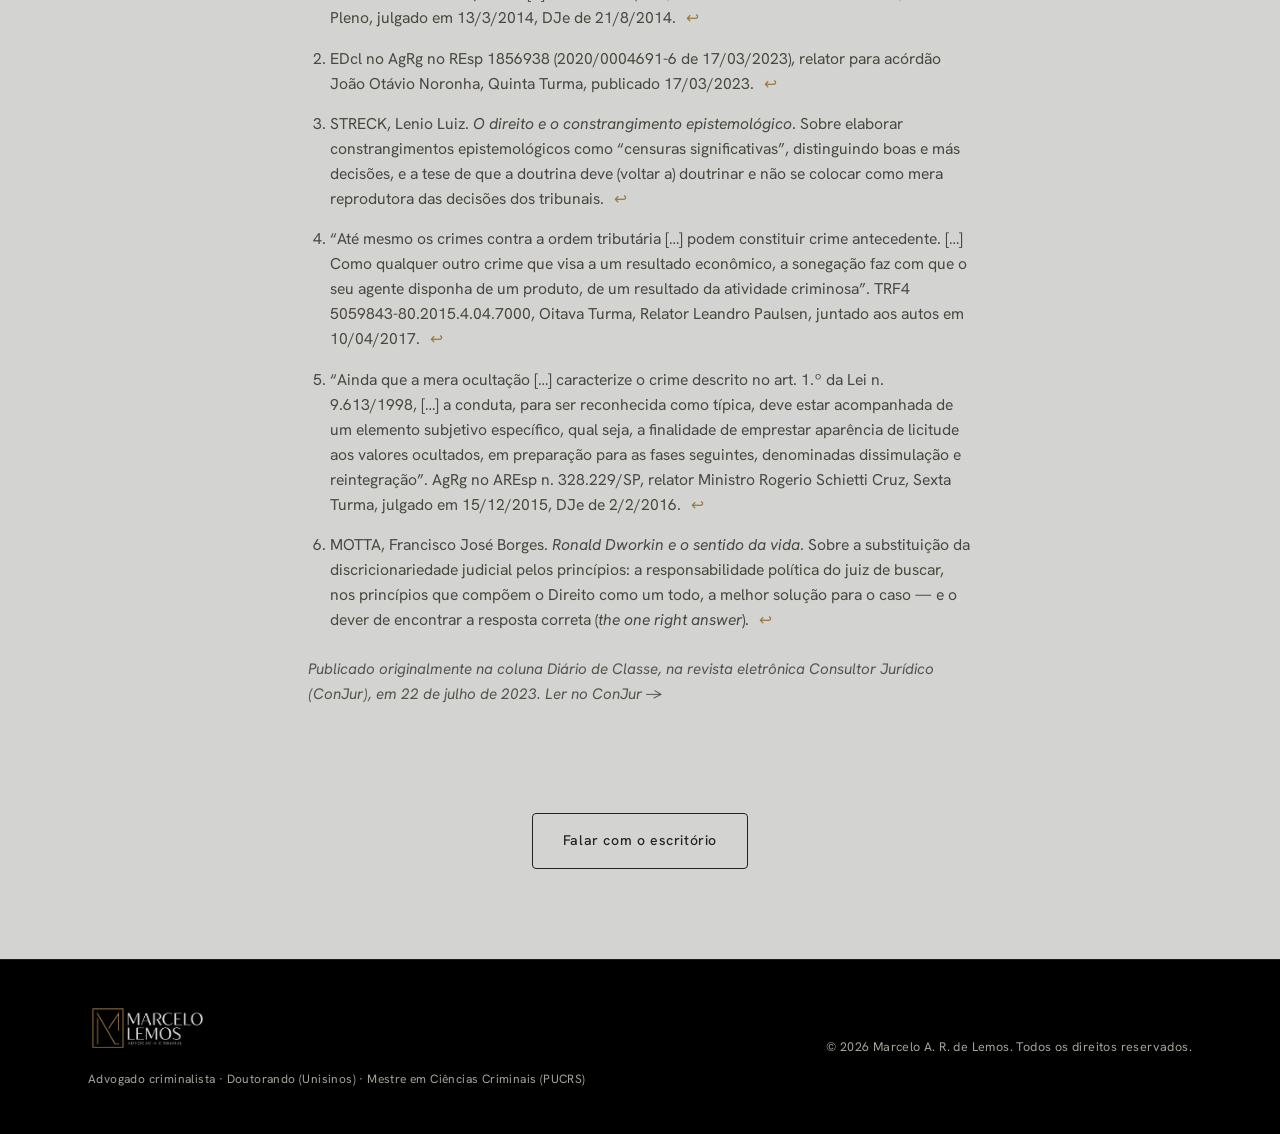
==== commit 01290d3e: "Restructure into editorial content architecture Reorganizes the existing site (same design system, p" ====
--- a/artigo.html
+++ b/artigo.html
@@ -239,6 +239,7 @@
     <p class="notes-source">
       Publicado originalmente na coluna <em>Diário de Classe</em>, na revista
       eletrônica Consultor Jurídico (ConJur), em 22 de julho de 2023.
+      <a href="https://conjur.com.br/2023-jul-22/constrangimento-epistemologico-tipicidade-lavagem-dinheiro/" target="_blank" rel="noopener">Ler no ConJur →</a>
     </p>
   </section>
 
--- a/styles.css
+++ b/styles.css
@@ -194,11 +194,6 @@
 .section-light { background: var(--cream); color: var(--ink); }
 .section-dark .kicker, .section-black .kicker { color: var(--gold-soft); }
 .section-head { max-width: 700px; margin-bottom: 72px; }
-/* Títulos de seção (tópicos) em caixa alta */
-.section h2,
-.about-copy h2, .expertise-copy h2, .parcerias-inner h2, .contato-lead h2 {
-  text-transform: uppercase; letter-spacing: 1.5px;
-}
 .section-head h2 { font-size: clamp(2rem, 4.4vw, 3rem); }
 .section-intro { margin: 20px 0 0; color: var(--ink-soft); font-size: 1.14rem; }
 .section-dark .section-intro, .section-black .section-intro { color: var(--on-dark-2); }
@@ -317,13 +312,13 @@
 .footer-role { margin: 3px 0 0; font-family: var(--ui); font-size: 12px; letter-spacing: 0.4px; color: var(--on-dark-mut); }
 .footer-legal { margin: 0; font-family: var(--ui); font-size: 12.5px; letter-spacing: 0.4px; }
 
-/* ---------- Refino dos títulos de seção (elegância) ---------- */
+/* ---------- Títulos de seção — frases editoriais ---------- */
 .section h2,
-.about-copy h2, .expertise-copy h2, .parcerias-inner h2, .contato-lead h2 {
-  font-size: clamp(1.8rem, 3.7vw, 2.5rem);
-  font-weight: 600; letter-spacing: 2px; line-height: 1.15;
-}
-.section-intro { max-width: 56ch; }
+.about-copy h2, .parcerias-inner h2, .contato-lead h2 {
+  font-size: clamp(1.9rem, 3.7vw, 2.7rem);
+  font-weight: 600; letter-spacing: -0.4px; line-height: 1.14;
+}
+.section-intro { max-width: 62ch; }
 
 /* ---------- Reveal animation ---------- */
 [data-reveal] {
@@ -385,4 +380,112 @@
   html { scroll-behavior: auto; }
   [data-reveal] { opacity: 1; transform: none; transition: none; }
   .btn:hover, .card:hover, .feature:hover { transform: none; }
-}
+  .deepsea-surface { animation: none; }
+}
+
+/* ===========================================================
+   Blocos editoriais adicionais
+   =========================================================== */
+
+/* 01 — Hero editorial */
+.hero-inner--editorial { max-width: 900px; }
+.hero-phrase { font-weight: 600; letter-spacing: -1px; font-size: clamp(2rem, 5.1vw, 4rem); line-height: 1.14; color: var(--on-dark); }
+.hero-signature { margin-top: 52px; padding-top: 26px; border-top: 1px solid var(--line-d); }
+.hero-name { margin: 0; font-family: var(--ui); font-size: 15px; letter-spacing: 0.3px; color: var(--on-dark); font-weight: 500; }
+.hero-oab { margin: 7px 0 0; font-family: var(--ui); font-size: 12px; letter-spacing: 1.8px; text-transform: uppercase; color: var(--gold-soft); }
+.hero-area { margin: 6px 0 0; font-family: var(--ui); font-size: 12px; letter-spacing: 2px; text-transform: uppercase; color: var(--on-dark-mut); }
+
+/* CTA de texto (link com seta) */
+.section-cta { margin: 48px 0 0; }
+.link-cta {
+  font-family: var(--ui); font-size: 13px; letter-spacing: 1.4px; text-transform: uppercase;
+  color: var(--gold); font-weight: 600; display: inline-flex; align-items: center; gap: 9px;
+  border-bottom: 1px solid transparent; padding-bottom: 3px; transition: border-color 0.25s var(--ease), gap 0.25s var(--ease);
+}
+.link-cta:hover { border-color: var(--gold); gap: 14px; text-decoration: none; }
+
+/* 03 — Atuação: cards como territórios (só título) */
+.card--territorio { padding: 34px 30px; min-height: 200px; display: flex; flex-direction: column; }
+.card--territorio .card-num { margin-bottom: auto; }
+.card--territorio h3 { font-size: clamp(1.35rem, 2.2vw, 1.6rem); margin: 22px 0 0; line-height: 1.22; }
+
+/* 04 — Formação */
+.formacao-grid { display: grid; grid-template-columns: 1.05fr 0.95fr; gap: 44px; align-items: stretch; }
+.formacao-featured {
+  border: 1px solid var(--line-d); border-top: 2px solid var(--gold); border-radius: 4px;
+  padding: 40px; display: flex; flex-direction: column;
+  background: linear-gradient(160deg, rgba(155, 123, 64, 0.08), transparent 62%);
+}
+.formacao-level { margin: 0; font-size: clamp(1.6rem, 3vw, 2.1rem); font-weight: 600; color: var(--on-dark); }
+.formacao-inst { margin: 5px 0 0; font-family: var(--ui); font-size: 12.5px; letter-spacing: 2px; text-transform: uppercase; color: var(--gold-soft); }
+.formacao-tese { margin-top: auto; padding-top: 34px; }
+.formacao-tese-label { display: block; margin-bottom: 10px; font-family: var(--ui); font-size: 11px; letter-spacing: 2.5px; text-transform: uppercase; color: var(--on-dark-mut); }
+.formacao-tese p { margin: 0; font-style: italic; font-size: clamp(1.2rem, 2.4vw, 1.55rem); line-height: 1.34; color: var(--on-dark); }
+.formacao-list { list-style: none; margin: 0; padding: 0; display: flex; flex-direction: column; justify-content: center; }
+.formacao-list li { padding: 24px 0; border-bottom: 1px solid var(--line-d); }
+.formacao-list li:first-child { padding-top: 0; }
+.formacao-list li:last-child { border-bottom: 0; padding-bottom: 0; }
+.formacao-list strong { display: block; font-family: var(--ui); font-size: 1.15rem; font-weight: 600; color: var(--on-dark); }
+.formacao-list span { display: block; margin-top: 5px; font-size: 1rem; color: var(--on-dark-mut); }
+
+/* 05 — Publicações (lista de títulos) */
+.section-head--wide { max-width: 780px; }
+.pub-list { list-style: none; margin: 8px 0 0; padding: 0; border-top: 1px solid var(--line-d); }
+.pub-list li { border-bottom: 1px solid var(--line-d); }
+.pub-list a { display: flex; align-items: center; justify-content: space-between; gap: 28px; padding: 28px 4px; color: var(--on-dark); transition: padding 0.32s var(--ease), color 0.2s; }
+.pub-list a:hover { padding-left: 14px; text-decoration: none; }
+.pub-title { font-size: clamp(1.2rem, 2.6vw, 1.7rem); font-weight: 500; line-height: 1.26; }
+.pub-arrow { flex-shrink: 0; color: var(--gold); font-size: 1.3rem; transition: transform 0.32s var(--ease); }
+.pub-list a:hover .pub-arrow { transform: translateX(7px); }
+
+/* 06 — Artigo em destaque (fundo do mar) */
+.deepsea { position: relative; overflow: hidden; min-height: 92svh; display: flex; align-items: center; background: #000000; color: var(--on-dark); }
+.deepsea-surface {
+  position: absolute; inset: 0; z-index: 0; pointer-events: none;
+  background:
+    radial-gradient(130% 90% at 50% -25%, rgba(120, 150, 158, 0.18), rgba(18, 38, 46, 0.06) 34%, transparent 62%),
+    linear-gradient(180deg, #05090b 0%, #01050666 45%, #000000 100%);
+  animation: seaLight 16s ease-in-out infinite;
+}
+@keyframes seaLight { 0%, 100% { opacity: 0.82; } 50% { opacity: 1; } }
+.deepsea-grain {
+  position: absolute; inset: 0; z-index: 1; pointer-events: none; opacity: 0.3; mix-blend-mode: overlay;
+  background-image: url("data:image/svg+xml,%3Csvg xmlns='http://www.w3.org/2000/svg' width='160' height='160'%3E%3Cfilter id='d'%3E%3CfeTurbulence type='fractalNoise' baseFrequency='0.9' numOctaves='2' stitchTiles='stitch'/%3E%3C/filter%3E%3Crect width='100%25' height='100%25' filter='url(%23d)' opacity='0.4'/%3E%3C/svg%3E");
+}
+.deepsea-inner { position: relative; z-index: 2; max-width: 900px; padding-block: 96px; }
+.deepsea .kicker { color: var(--gold-soft); }
+.deepsea-title { margin: 24px 0 0; font-size: clamp(2.4rem, 7vw, 5rem); font-weight: 700; letter-spacing: -1.5px; line-height: 1.05; color: var(--on-dark); }
+.deepsea-authors { margin: 30px 0 0; font-family: var(--ui); font-size: 12.5px; letter-spacing: 1.8px; text-transform: uppercase; color: var(--gold-soft); }
+.deepsea-text { margin: 16px 0 0; max-width: 46ch; font-size: 1.16rem; color: var(--on-dark-2); }
+.deepsea .btn { margin-top: 38px; }
+
+/* 07 — Obras (fundo off-white) */
+.section-obras { background: #e9e8e3; color: var(--ink); }
+.obras-feature { display: grid; grid-template-columns: 1.05fr 0.95fr; gap: 64px; align-items: center; }
+.obras-photo { border-radius: 5px; overflow: hidden; box-shadow: 0 44px 84px rgba(0, 0, 0, 0.2); }
+.obras-photo img { width: 100%; display: block; }
+.obras-books { display: flex; flex-direction: column; }
+.obra-item { padding: 32px 0; border-bottom: 1px solid var(--line-l); }
+.obra-item:first-child { padding-top: 0; }
+.obra-item:last-child { border-bottom: 0; padding-bottom: 0; }
+.obra-item h3 { font-size: clamp(1.5rem, 2.6vw, 2rem); }
+.obra-sub { margin: 12px 0 20px; color: var(--ink-soft); font-size: 1.08rem; line-height: 1.5; }
+
+/* 09 — Escritórios */
+.escritorios-grid { display: grid; grid-template-columns: 1fr 1fr; gap: 28px; }
+.escritorio { padding: 36px; border: 1px solid var(--line-l); border-top: 2px solid var(--gold); border-radius: 4px; background: var(--card-light); }
+.escritorio-city { margin: 0 0 18px; font-family: var(--ui); font-size: 12.5px; letter-spacing: 2px; text-transform: uppercase; color: var(--gold); font-weight: 600; }
+.escritorio address { font-style: normal; font-size: 1.08rem; line-height: 1.85; color: var(--ink-soft); }
+.escritorios-online { margin: 44px 0 0; font-size: clamp(1.3rem, 3vw, 1.9rem); font-weight: 600; letter-spacing: -0.3px; color: var(--ink); }
+
+/* Responsivo — blocos editoriais */
+@media (max-width: 900px) {
+  .formacao-grid, .obras-feature { grid-template-columns: 1fr; gap: 36px; }
+  .escritorios-grid { grid-template-columns: 1fr; }
+  .obras-photo { max-width: 460px; }
+}
+@media (max-width: 560px) {
+  .hero-signature { margin-top: 40px; }
+  .card--territorio { min-height: 0; }
+  .pub-list a { padding: 20px 2px; gap: 18px; }
+}
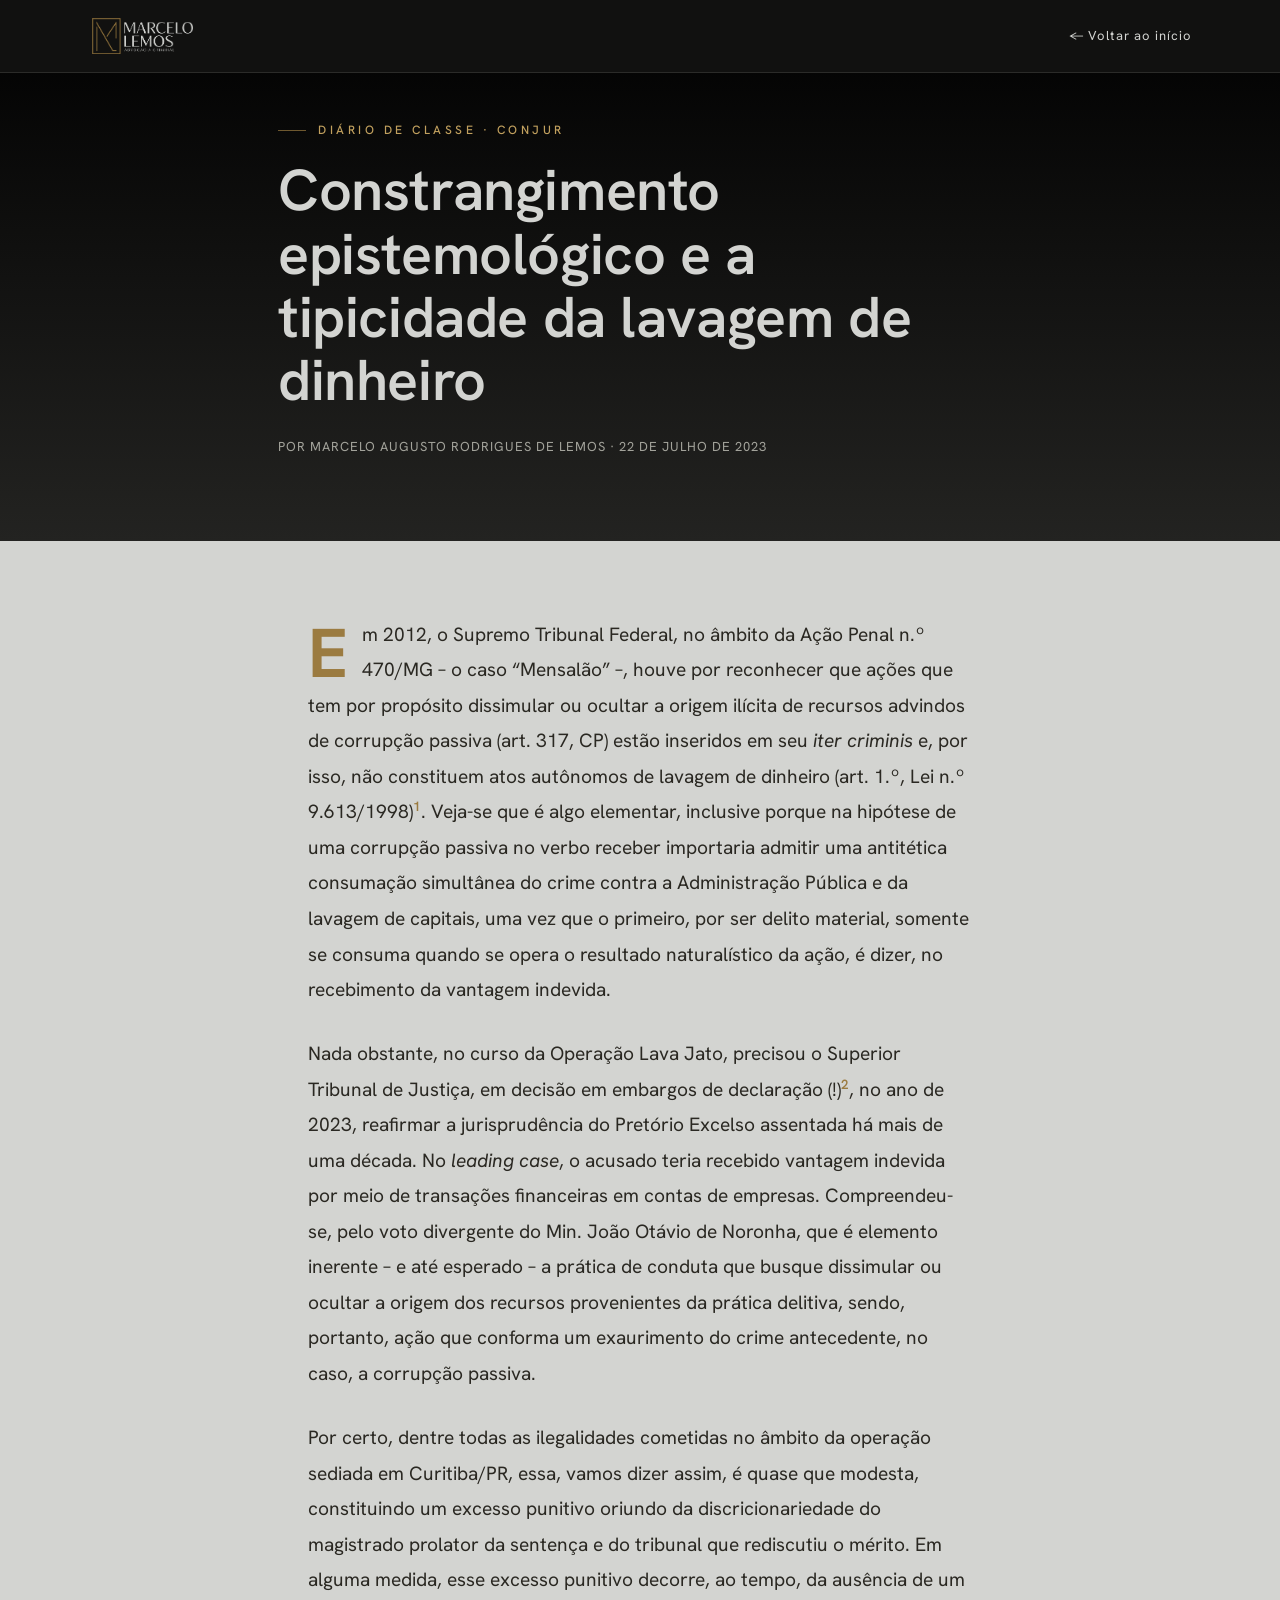
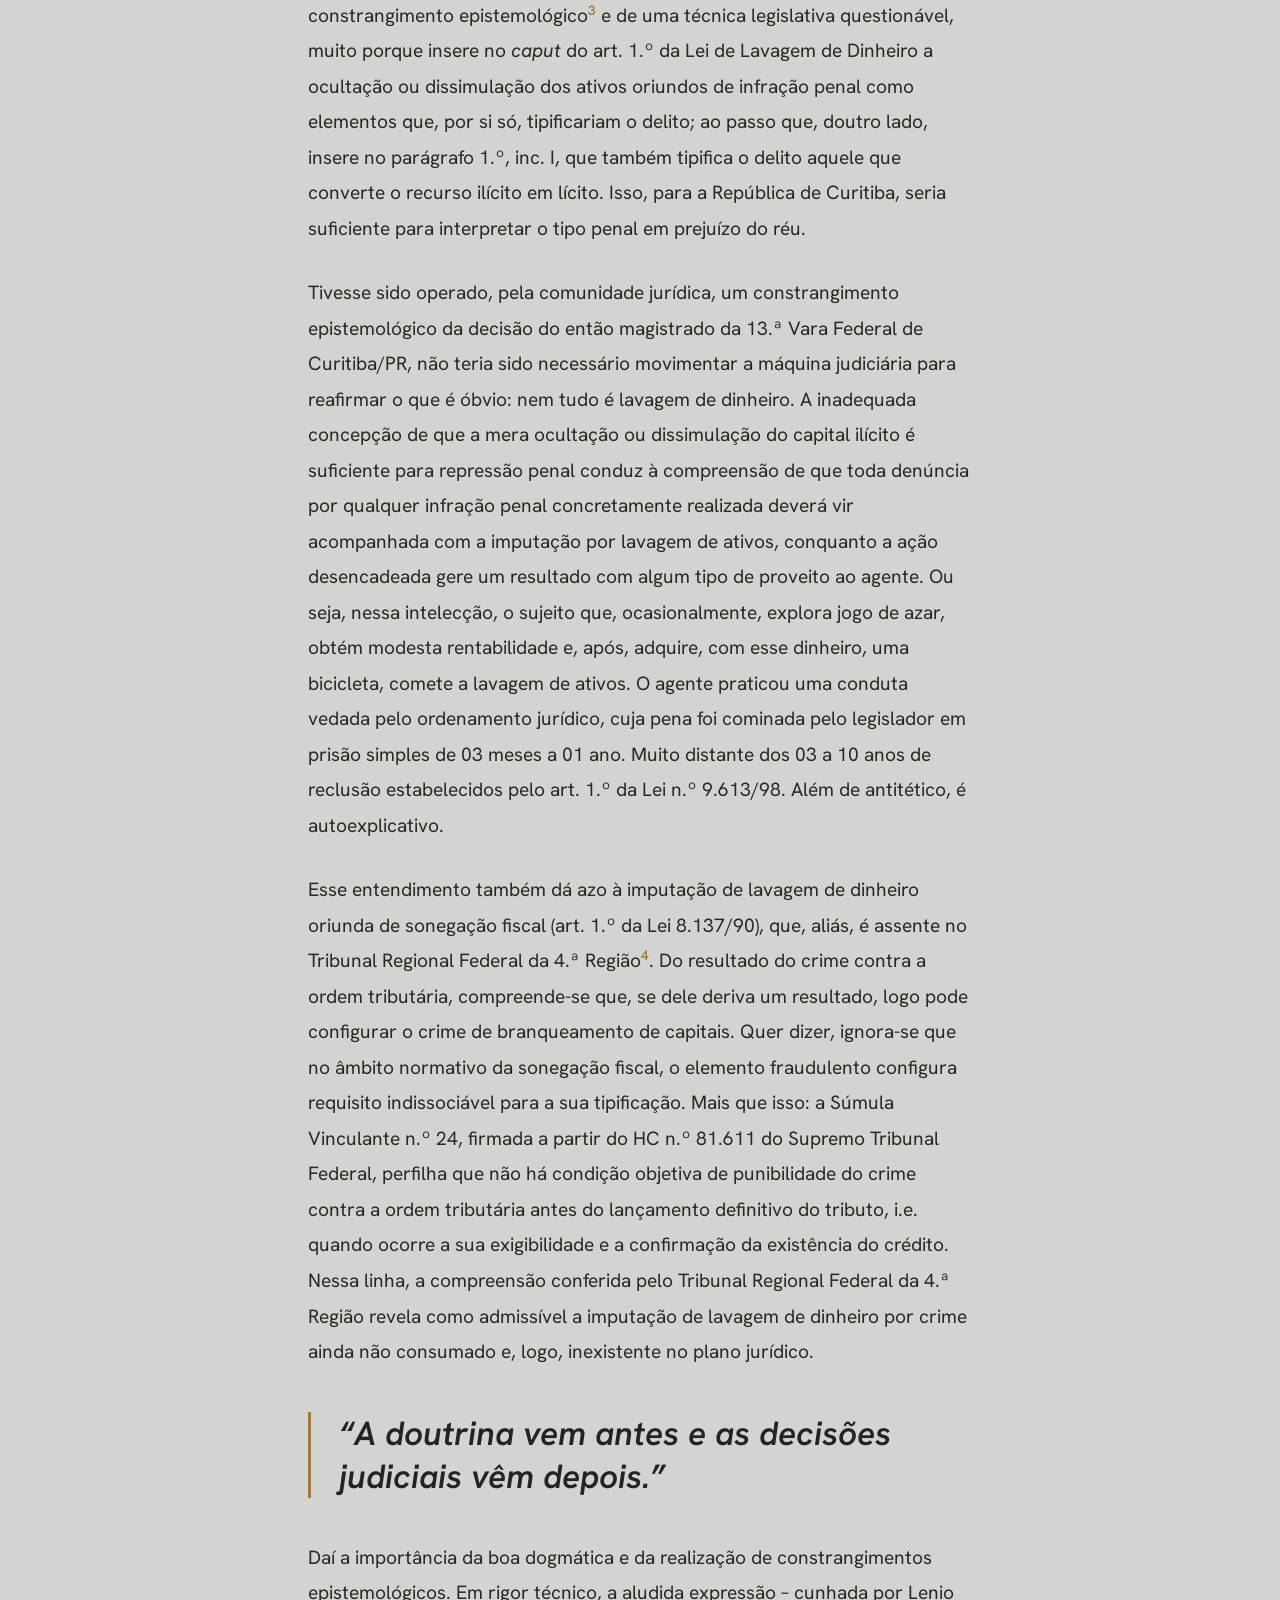
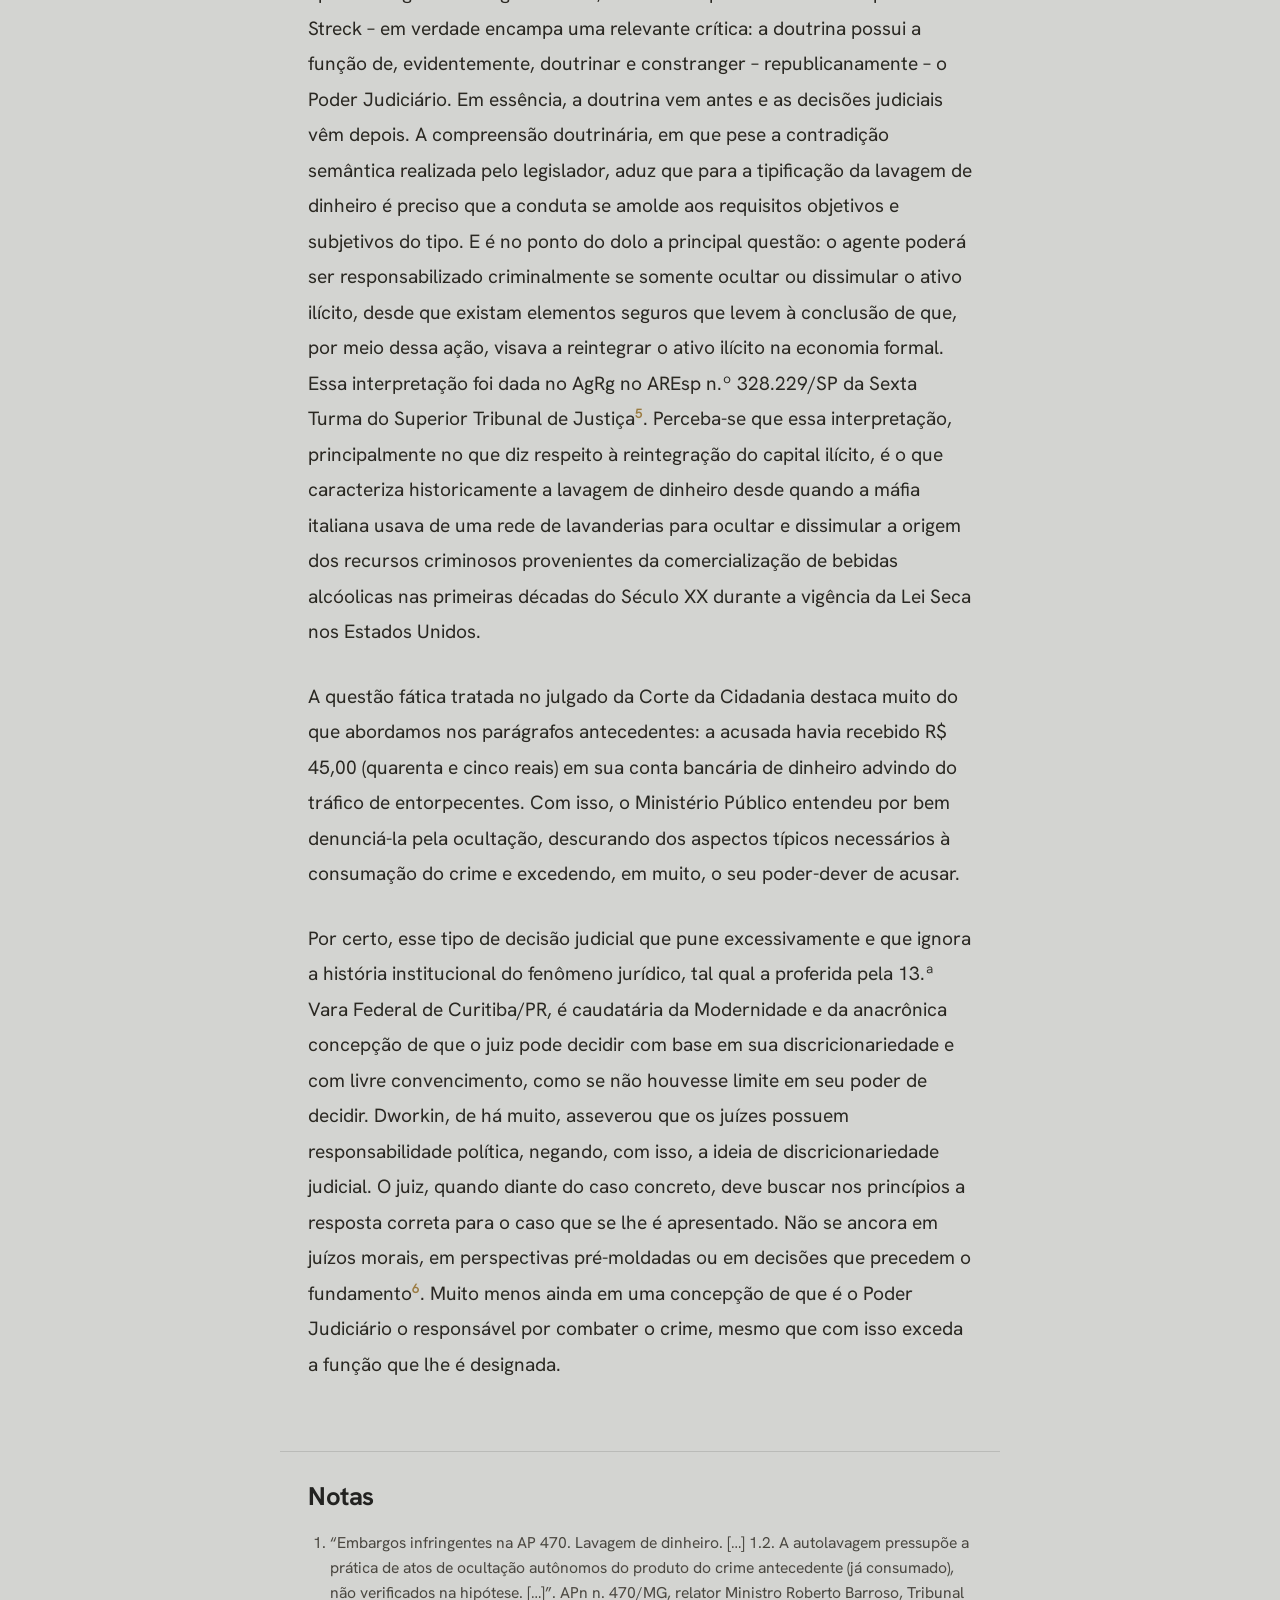
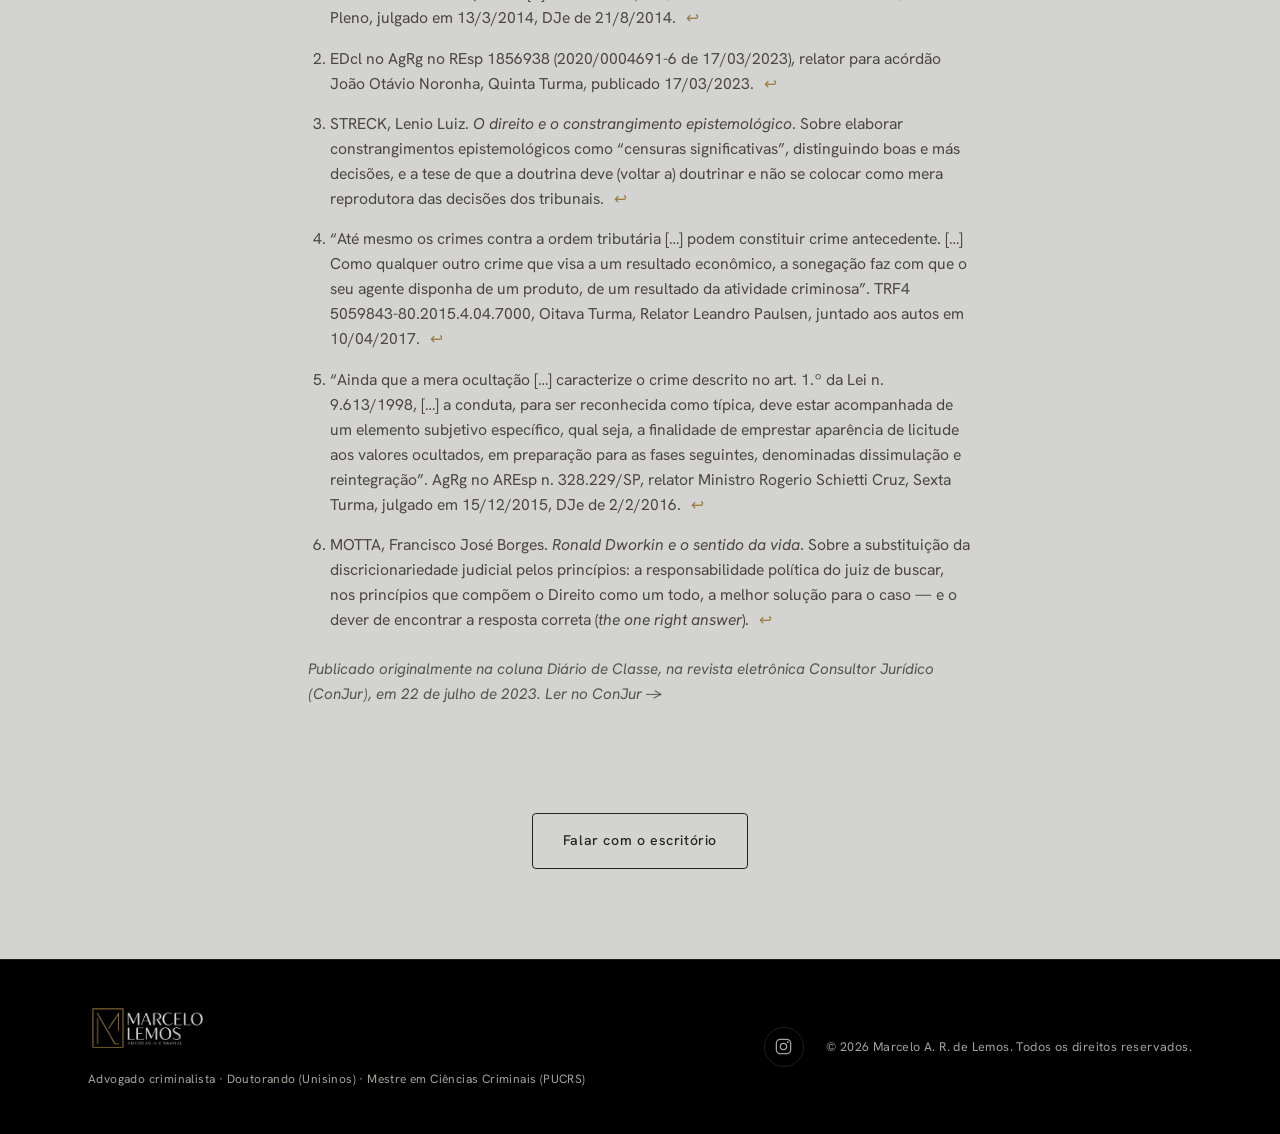
==== commit 41a777de: "Add Instagram button to footer on all pages Co-Authored-By: Claude Opus 4.8 <noreply@anthropic.com> " ====
--- a/artigo.html
+++ b/artigo.html
@@ -253,7 +253,12 @@
         <img class="footer-logo" src="images/logo.png" alt="Marcelo A. R. de Lemos — Advocacia Criminal" />
         <p class="footer-role">Advogado criminalista · Doutorando (Unisinos) · Mestre em Ciências Criminais (PUCRS)</p>
       </div>
-      <p class="footer-legal">© <span id="ano"></span> Marcelo A. R. de Lemos. Todos os direitos reservados.</p>
+      <div class="footer-meta">
+        <a class="footer-ig" href="#" aria-label="Instagram" target="_blank" rel="noopener">
+          <svg viewBox="0 0 24 24" fill="none" stroke="currentColor" stroke-width="1.6"><rect x="3" y="3" width="18" height="18" rx="5"/><circle cx="12" cy="12" r="4"/><circle cx="17.4" cy="6.6" r="1.1" fill="currentColor" stroke="none"/></svg>
+        </a>
+        <p class="footer-legal">© <span id="ano"></span> Marcelo A. R. de Lemos. Todos os direitos reservados.</p>
+      </div>
     </div>
   </footer>
 
--- a/styles.css
+++ b/styles.css
@@ -311,6 +311,10 @@
 .footer-name { margin: 0; font-family: var(--serif); font-size: 19px; color: var(--on-dark); }
 .footer-role { margin: 3px 0 0; font-family: var(--ui); font-size: 12px; letter-spacing: 0.4px; color: var(--on-dark-mut); }
 .footer-legal { margin: 0; font-family: var(--ui); font-size: 12.5px; letter-spacing: 0.4px; }
+.footer-meta { display: flex; align-items: center; gap: 22px; flex-wrap: wrap; }
+.footer-ig { display: inline-flex; align-items: center; justify-content: center; width: 40px; height: 40px; border: 1px solid var(--line-d); border-radius: 50%; color: var(--on-dark-mut); transition: color 0.2s, border-color 0.2s; flex-shrink: 0; }
+.footer-ig:hover { color: var(--gold); border-color: var(--gold); }
+.footer-ig svg { width: 19px; height: 19px; }
 
 /* ---------- Títulos de seção — frases editoriais ---------- */
 .section h2,
@@ -380,7 +384,7 @@
   html { scroll-behavior: auto; }
   [data-reveal] { opacity: 1; transform: none; transition: none; }
   .btn:hover, .card:hover, .feature:hover { transform: none; }
-  .deepsea-surface { animation: none; }
+  .deepsea-photo::before { animation: none; }
 }
 
 /* ===========================================================
@@ -390,6 +394,7 @@
 /* 01 — Hero editorial */
 .hero-inner--editorial { max-width: 900px; }
 .hero-phrase { font-weight: 600; letter-spacing: -1px; font-size: clamp(2rem, 5.1vw, 4rem); line-height: 1.14; color: var(--on-dark); }
+.hero-phrase .accent, .hero-title .accent { color: var(--gold); }
 .hero-signature { margin-top: 52px; padding-top: 26px; border-top: 1px solid var(--line-d); }
 .hero-name { margin: 0; font-family: var(--ui); font-size: 15px; letter-spacing: 0.3px; color: var(--on-dark); font-weight: 500; }
 .hero-oab { margin: 7px 0 0; font-family: var(--ui); font-size: 12px; letter-spacing: 1.8px; text-transform: uppercase; color: var(--gold-soft); }
@@ -404,29 +409,41 @@
 }
 .link-cta:hover { border-color: var(--gold); gap: 14px; text-decoration: none; }
 
-/* 03 — Atuação: cards como territórios (só título) */
-.card--territorio { padding: 34px 30px; min-height: 200px; display: flex; flex-direction: column; }
-.card--territorio .card-num { margin-bottom: auto; }
-.card--territorio h3 { font-size: clamp(1.35rem, 2.2vw, 1.6rem); margin: 22px 0 0; line-height: 1.22; }
-
-/* 04 — Formação */
-.formacao-grid { display: grid; grid-template-columns: 1.05fr 0.95fr; gap: 44px; align-items: stretch; }
-.formacao-featured {
-  border: 1px solid var(--line-d); border-top: 2px solid var(--gold); border-radius: 4px;
-  padding: 40px; display: flex; flex-direction: column;
-  background: linear-gradient(160deg, rgba(155, 123, 64, 0.08), transparent 62%);
-}
-.formacao-level { margin: 0; font-size: clamp(1.6rem, 3vw, 2.1rem); font-weight: 600; color: var(--on-dark); }
-.formacao-inst { margin: 5px 0 0; font-family: var(--ui); font-size: 12.5px; letter-spacing: 2px; text-transform: uppercase; color: var(--gold-soft); }
-.formacao-tese { margin-top: auto; padding-top: 34px; }
-.formacao-tese-label { display: block; margin-bottom: 10px; font-family: var(--ui); font-size: 11px; letter-spacing: 2.5px; text-transform: uppercase; color: var(--on-dark-mut); }
-.formacao-tese p { margin: 0; font-style: italic; font-size: clamp(1.2rem, 2.4vw, 1.55rem); line-height: 1.34; color: var(--on-dark); }
-.formacao-list { list-style: none; margin: 0; padding: 0; display: flex; flex-direction: column; justify-content: center; }
-.formacao-list li { padding: 24px 0; border-bottom: 1px solid var(--line-d); }
-.formacao-list li:first-child { padding-top: 0; }
-.formacao-list li:last-child { border-bottom: 0; padding-bottom: 0; }
-.formacao-list strong { display: block; font-family: var(--ui); font-size: 1.15rem; font-weight: 600; color: var(--on-dark); }
-.formacao-list span { display: block; margin-top: 5px; font-size: 1rem; color: var(--on-dark-mut); }
+/* 03 — Atuação: cards como territórios (título + texto ao clicar) */
+.card--territorio { padding: 0; }
+.card-toggle {
+  position: relative; display: flex; flex-direction: column; align-items: flex-start;
+  width: 100%; min-height: 150px; padding: 30px 54px 30px 30px;
+  background: transparent; border: 0; text-align: left; cursor: pointer; color: inherit; font-family: inherit;
+}
+.card-toggle:focus-visible { outline: 2px solid var(--gold); outline-offset: -5px; }
+.card-toggle h3 { font-size: clamp(1.3rem, 2.1vw, 1.55rem); margin: 20px 0 0; line-height: 1.22; }
+.card-icon { position: absolute; top: 30px; right: 26px; width: 20px; height: 20px; }
+.card-icon::before, .card-icon::after { content: ""; position: absolute; background: var(--gold); transition: transform 0.3s var(--ease), opacity 0.3s; }
+.card-icon::before { top: 9px; left: 0; width: 20px; height: 2px; }
+.card-icon::after { left: 9px; top: 0; width: 2px; height: 20px; }
+.card--territorio.is-open .card-icon::after { transform: scaleY(0); opacity: 0; }
+.card-desc { max-height: 0; overflow: hidden; transition: max-height 0.4s var(--ease); }
+.card-desc p { margin: 0; padding: 0 30px 30px; color: var(--ink-soft); font-size: 1rem; line-height: 1.55; }
+.card--territorio.is-open .card-desc { max-height: 260px; }
+
+/* 04 — Formação (linha do tempo acadêmica) */
+#formacao .section-head { max-width: 940px; }
+@media (min-width: 980px) { #formacao .section-head h2 { white-space: nowrap; font-size: clamp(2rem, 3.4vw, 2.5rem); } }
+.formacao-timeline { position: relative; max-width: 780px; margin-top: 4px; padding-left: 36px; }
+.formacao-timeline::before { content: ""; position: absolute; left: 5px; top: 12px; bottom: 12px; width: 1px; background: var(--line-d); }
+.fm-row { position: relative; padding: 30px 0; border-bottom: 1px solid var(--line-d); }
+.fm-row:first-child { padding-top: 4px; }
+.fm-row:last-child { border-bottom: 0; padding-bottom: 0; }
+.fm-node { position: absolute; left: -36px; top: 36px; width: 11px; height: 11px; border-radius: 50%; border: 1px solid var(--gold); background: var(--bg); }
+.fm-row:first-child .fm-node { top: 12px; }
+.fm-row--main .fm-node { background: var(--gold); box-shadow: 0 0 0 4px rgba(155, 123, 64, 0.15); }
+.fm-content h3 { font-size: clamp(1.3rem, 2.2vw, 1.6rem); font-weight: 600; color: var(--on-dark); }
+.fm-row--main .fm-content h3 { font-size: clamp(1.7rem, 3.2vw, 2.3rem); }
+.fm-inst { margin: 6px 0 0; font-family: var(--ui); font-size: 12.5px; letter-spacing: 1.5px; text-transform: uppercase; color: var(--on-dark-mut); }
+.fm-tese { margin-top: 22px; padding: 20px 24px; border-left: 2px solid var(--gold); border-radius: 0 4px 4px 0; background: linear-gradient(160deg, rgba(155, 123, 64, 0.09), transparent 72%); }
+.fm-tese-label { display: block; margin-bottom: 8px; font-family: var(--ui); font-size: 11px; letter-spacing: 2.5px; text-transform: uppercase; color: var(--on-dark-mut); }
+.fm-tese p { margin: 0; font-style: italic; font-size: clamp(1.15rem, 2.2vw, 1.45rem); line-height: 1.35; color: var(--on-dark); }
 
 /* 05 — Publicações (lista de títulos) */
 .section-head--wide { max-width: 780px; }
@@ -438,29 +455,46 @@
 .pub-arrow { flex-shrink: 0; color: var(--gold); font-size: 1.3rem; transition: transform 0.32s var(--ease); }
 .pub-list a:hover .pub-arrow { transform: translateX(7px); }
 
-/* 06 — Artigo em destaque (fundo do mar) */
-.deepsea { position: relative; overflow: hidden; min-height: 92svh; display: flex; align-items: center; background: #000000; color: var(--on-dark); }
-.deepsea-surface {
-  position: absolute; inset: 0; z-index: 0; pointer-events: none;
+/* 06 — Artigo em destaque (foto à esquerda, conteúdo à direita) */
+.deepsea { position: relative; overflow: hidden; min-height: 92svh; display: grid; grid-template-columns: 1.05fr 1fr; background: #000000; color: var(--on-dark); }
+.deepsea-photo {
+  position: relative;
   background:
-    radial-gradient(130% 90% at 50% -25%, rgba(120, 150, 158, 0.18), rgba(18, 38, 46, 0.06) 34%, transparent 62%),
-    linear-gradient(180deg, #05090b 0%, #01050666 45%, #000000 100%);
+    url("images/fundo-do-mar.jpg") center / cover no-repeat,
+    radial-gradient(120% 90% at 50% -20%, rgba(120, 150, 158, 0.18), transparent 55%),
+    linear-gradient(180deg, #05090b 0%, #01060a 50%, #000000 100%);
+}
+.deepsea-photo::before {
+  content: ""; position: absolute; inset: 0; mix-blend-mode: screen;
+  background: radial-gradient(100% 60% at 50% -10%, rgba(150, 180, 190, 0.16), transparent 60%);
   animation: seaLight 16s ease-in-out infinite;
 }
-@keyframes seaLight { 0%, 100% { opacity: 0.82; } 50% { opacity: 1; } }
+.deepsea-photo::after {
+  content: ""; position: absolute; inset: 0;
+  background: linear-gradient(90deg, transparent 52%, rgba(0, 0, 0, 0.9) 100%);
+}
+@keyframes seaLight { 0%, 100% { opacity: 0.7; } 50% { opacity: 1; } }
 .deepsea-grain {
-  position: absolute; inset: 0; z-index: 1; pointer-events: none; opacity: 0.3; mix-blend-mode: overlay;
+  position: absolute; inset: 0; z-index: 1; pointer-events: none; opacity: 0.28; mix-blend-mode: overlay;
   background-image: url("data:image/svg+xml,%3Csvg xmlns='http://www.w3.org/2000/svg' width='160' height='160'%3E%3Cfilter id='d'%3E%3CfeTurbulence type='fractalNoise' baseFrequency='0.9' numOctaves='2' stitchTiles='stitch'/%3E%3C/filter%3E%3Crect width='100%25' height='100%25' filter='url(%23d)' opacity='0.4'/%3E%3C/svg%3E");
 }
-.deepsea-inner { position: relative; z-index: 2; max-width: 900px; padding-block: 96px; }
+.deepsea-content { position: relative; z-index: 2; display: flex; align-items: center; padding: 88px 7vw 88px 60px; }
+.deepsea-inner { max-width: 540px; }
 .deepsea .kicker { color: var(--gold-soft); }
-.deepsea-title { margin: 24px 0 0; font-size: clamp(2.4rem, 7vw, 5rem); font-weight: 700; letter-spacing: -1.5px; line-height: 1.05; color: var(--on-dark); }
+.deepsea-title { margin: 24px 0 0; font-size: clamp(2.2rem, 4.6vw, 4rem); font-weight: 700; letter-spacing: -1.5px; line-height: 1.05; color: var(--on-dark); }
 .deepsea-authors { margin: 30px 0 0; font-family: var(--ui); font-size: 12.5px; letter-spacing: 1.8px; text-transform: uppercase; color: var(--gold-soft); }
 .deepsea-text { margin: 16px 0 0; max-width: 46ch; font-size: 1.16rem; color: var(--on-dark-2); }
 .deepsea .btn { margin-top: 38px; }
+@media (max-width: 860px) {
+  .deepsea { grid-template-columns: 1fr; min-height: 0; }
+  .deepsea-photo { min-height: 44vh; }
+  .deepsea-photo::after { background: linear-gradient(180deg, transparent 55%, #000000 100%); }
+  .deepsea-content { padding: 60px 28px 72px; }
+}
 
 /* 07 — Obras (fundo off-white) */
 .section-obras { background: #e9e8e3; color: var(--ink); }
+#obras .section-head { max-width: 1060px; }
 .obras-feature { display: grid; grid-template-columns: 1.05fr 0.95fr; gap: 64px; align-items: center; }
 .obras-photo { border-radius: 5px; overflow: hidden; box-shadow: 0 44px 84px rgba(0, 0, 0, 0.2); }
 .obras-photo img { width: 100%; display: block; }
@@ -478,9 +512,16 @@
 .escritorio address { font-style: normal; font-size: 1.08rem; line-height: 1.85; color: var(--ink-soft); }
 .escritorios-online { margin: 44px 0 0; font-size: clamp(1.3rem, 3vw, 1.9rem); font-weight: 600; letter-spacing: -0.3px; color: var(--ink); }
 
+/* 10 — Contato minimalista */
+.contato-final { max-width: 620px; margin: 0 auto; text-align: center; }
+.contato-final .kicker { justify-content: center; }
+.contato-frase { margin: 0 auto 36px; max-width: 44ch; font-size: 0.95rem; line-height: 1.7; color: var(--on-dark-mut); letter-spacing: 0.2px; }
+.btn-whatsapp { gap: 10px; }
+.btn-whatsapp svg { width: 18px; height: 18px; }
+
 /* Responsivo — blocos editoriais */
 @media (max-width: 900px) {
-  .formacao-grid, .obras-feature { grid-template-columns: 1fr; gap: 36px; }
+  .obras-feature { grid-template-columns: 1fr; gap: 36px; }
   .escritorios-grid { grid-template-columns: 1fr; }
   .obras-photo { max-width: 460px; }
 }
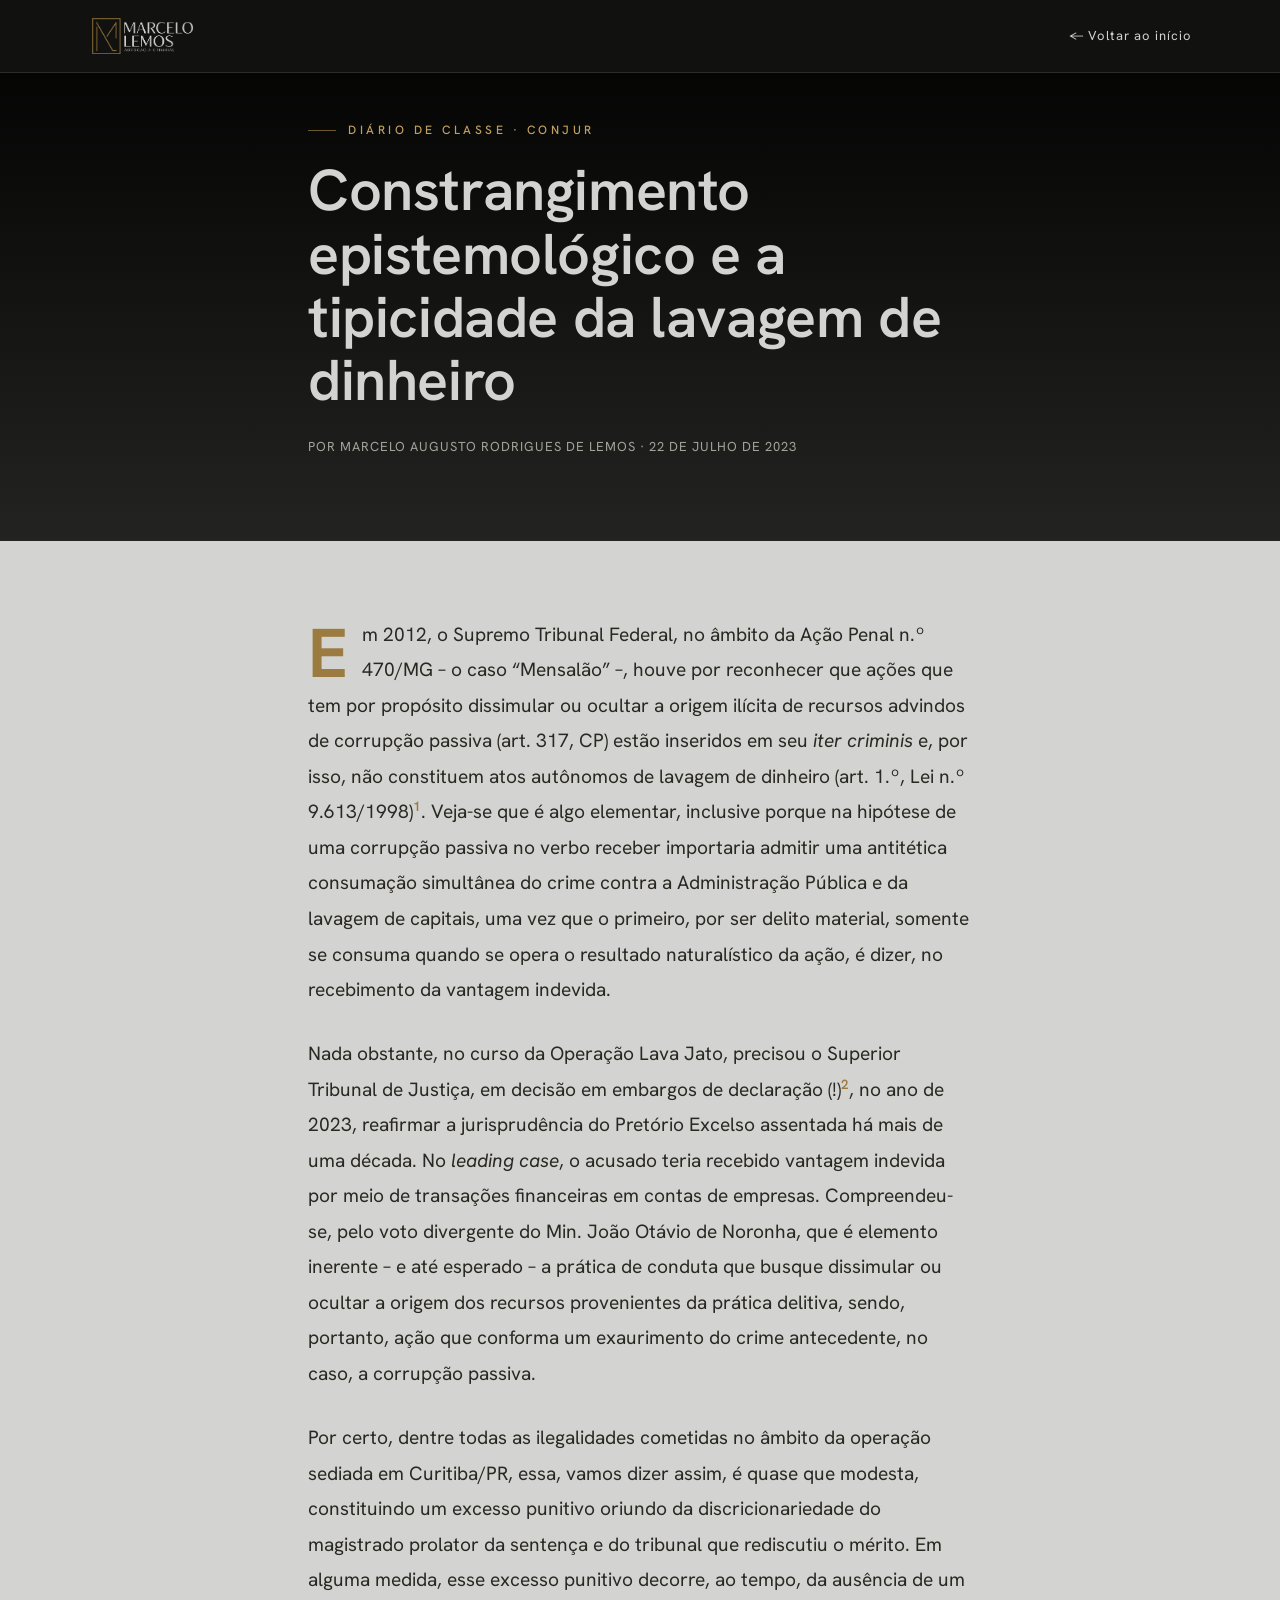
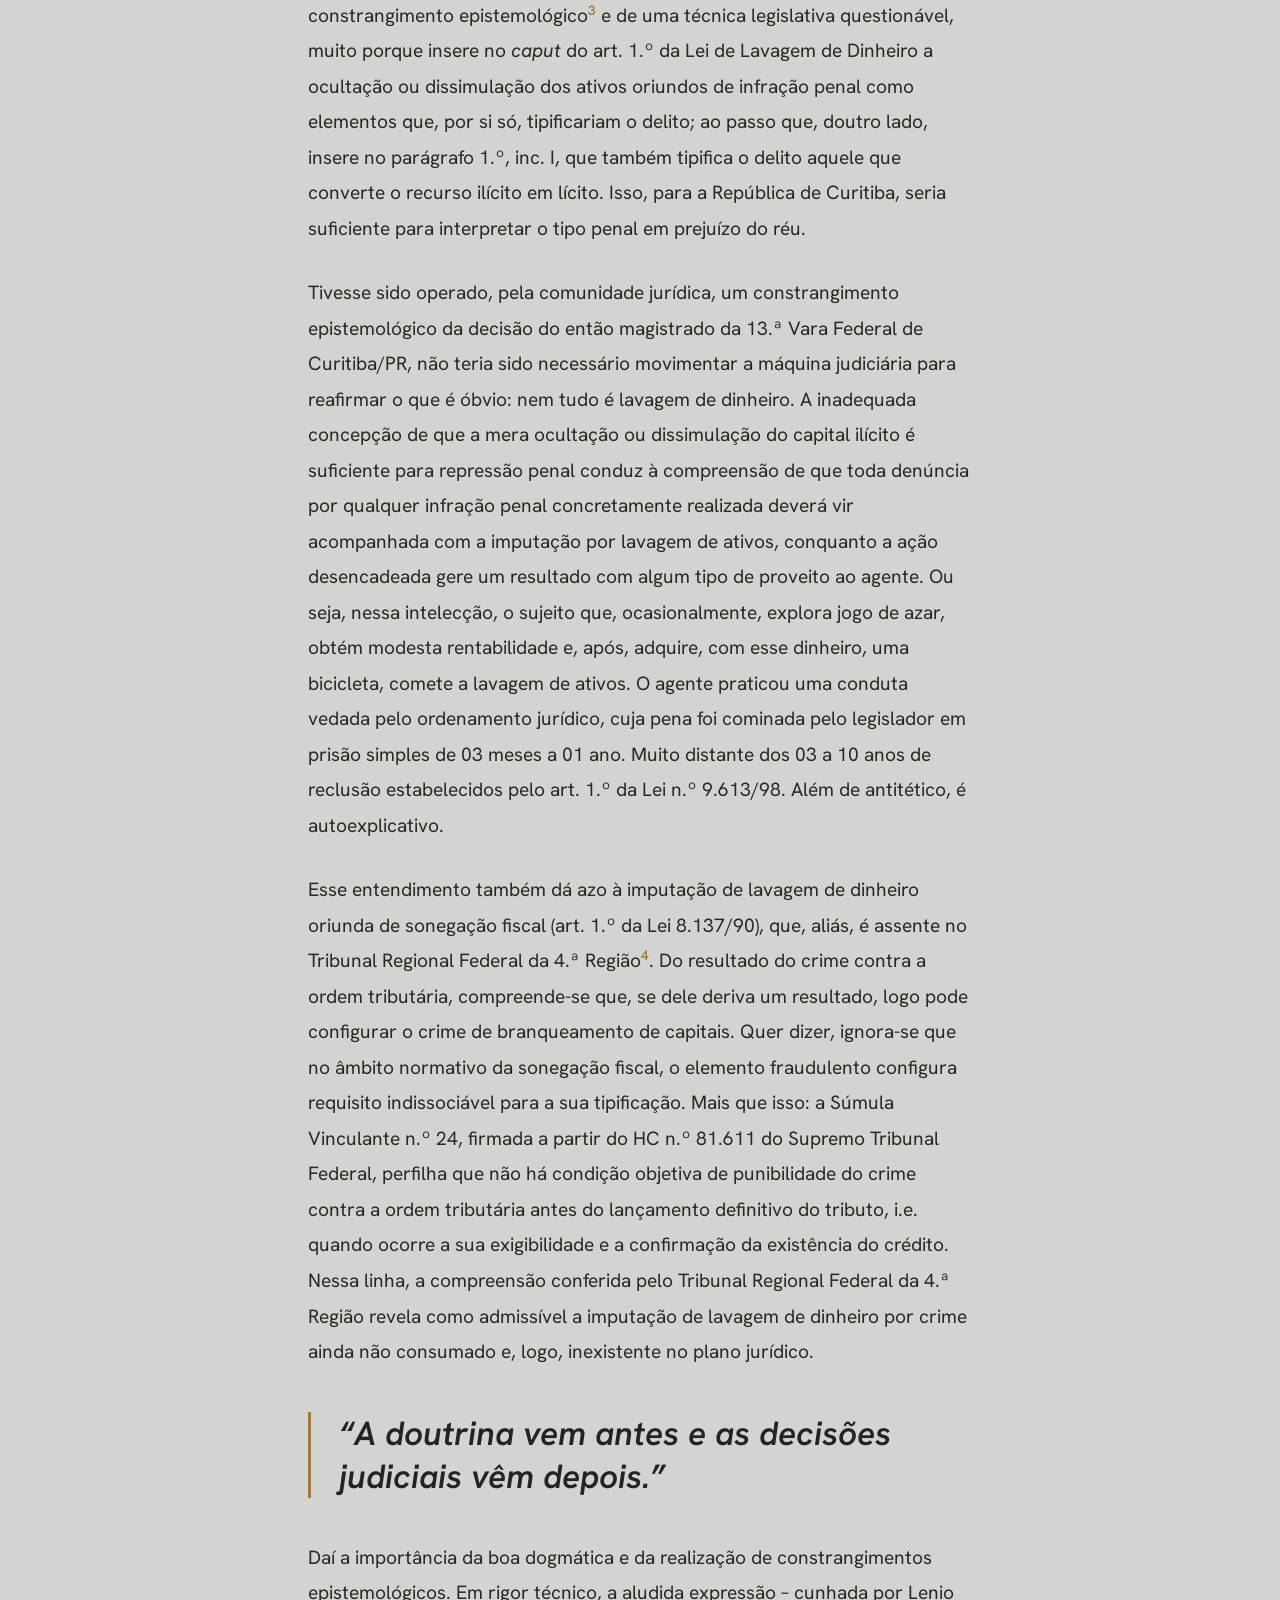
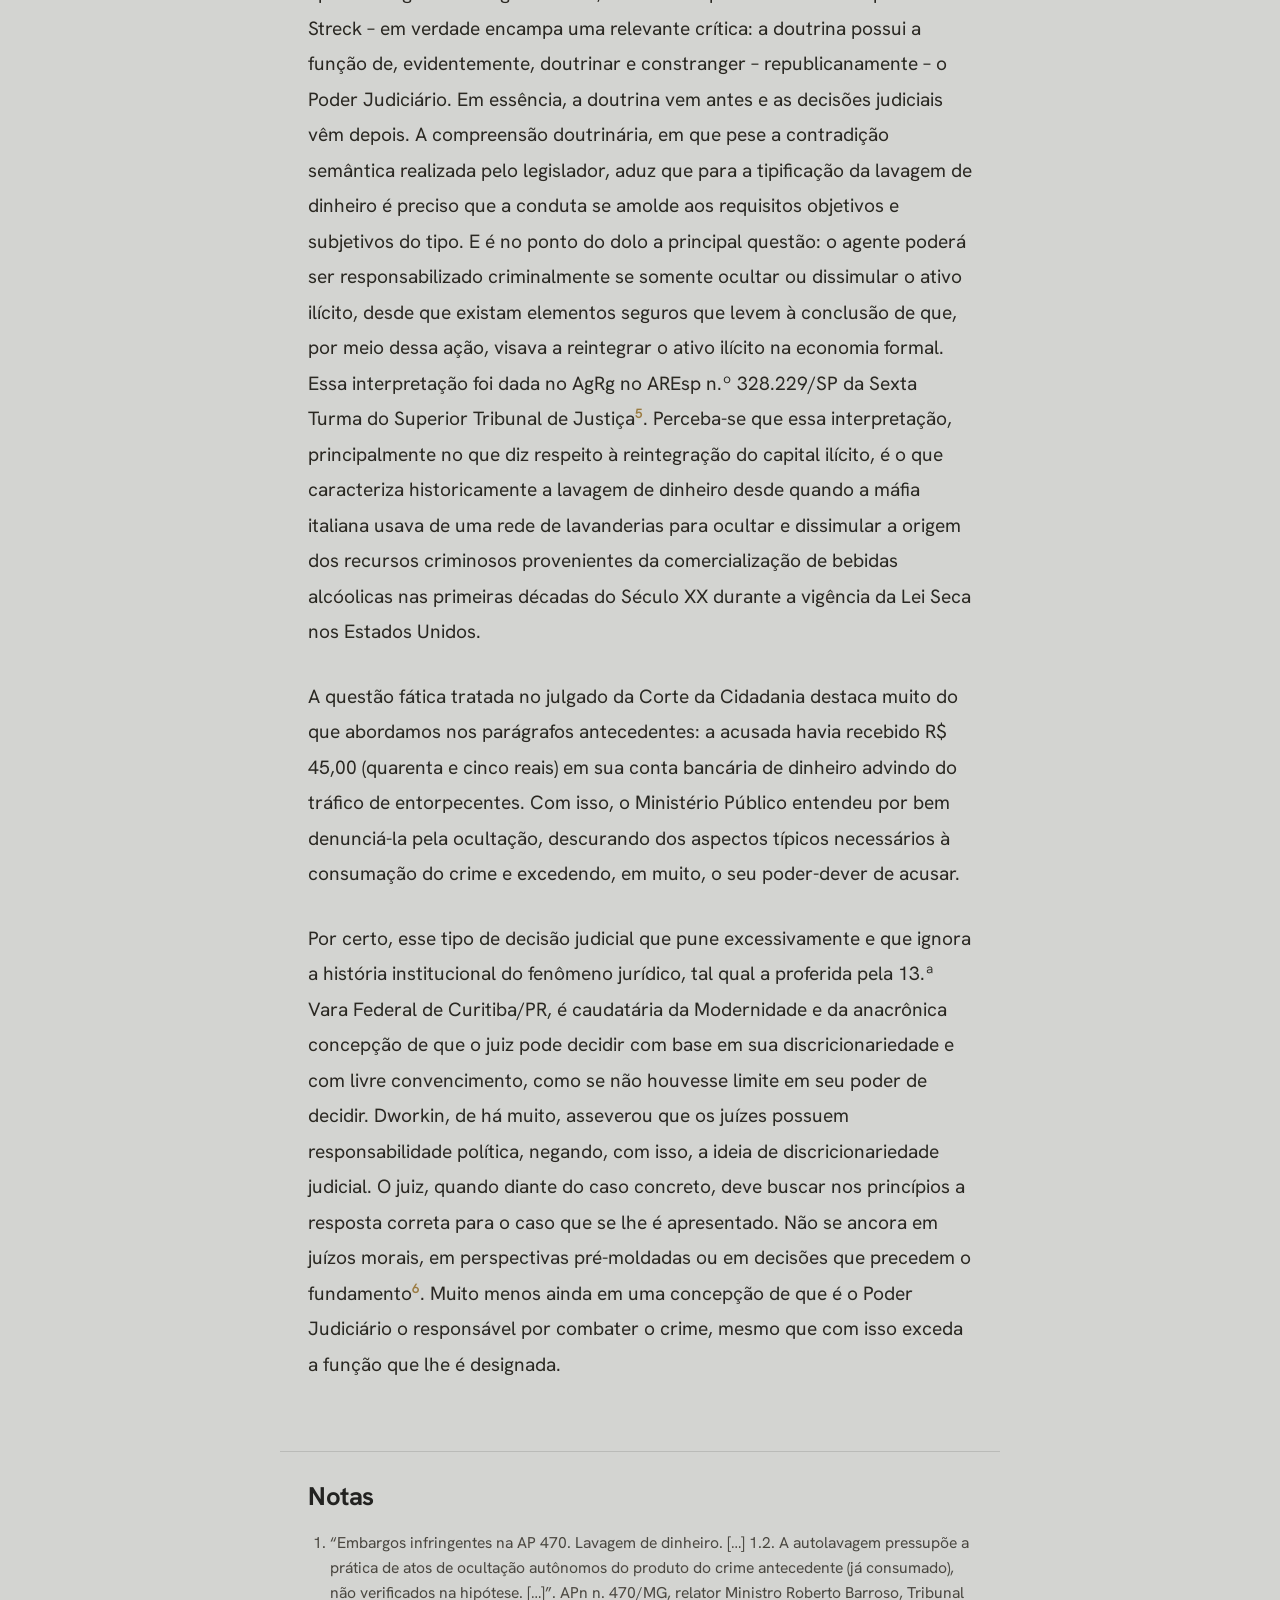
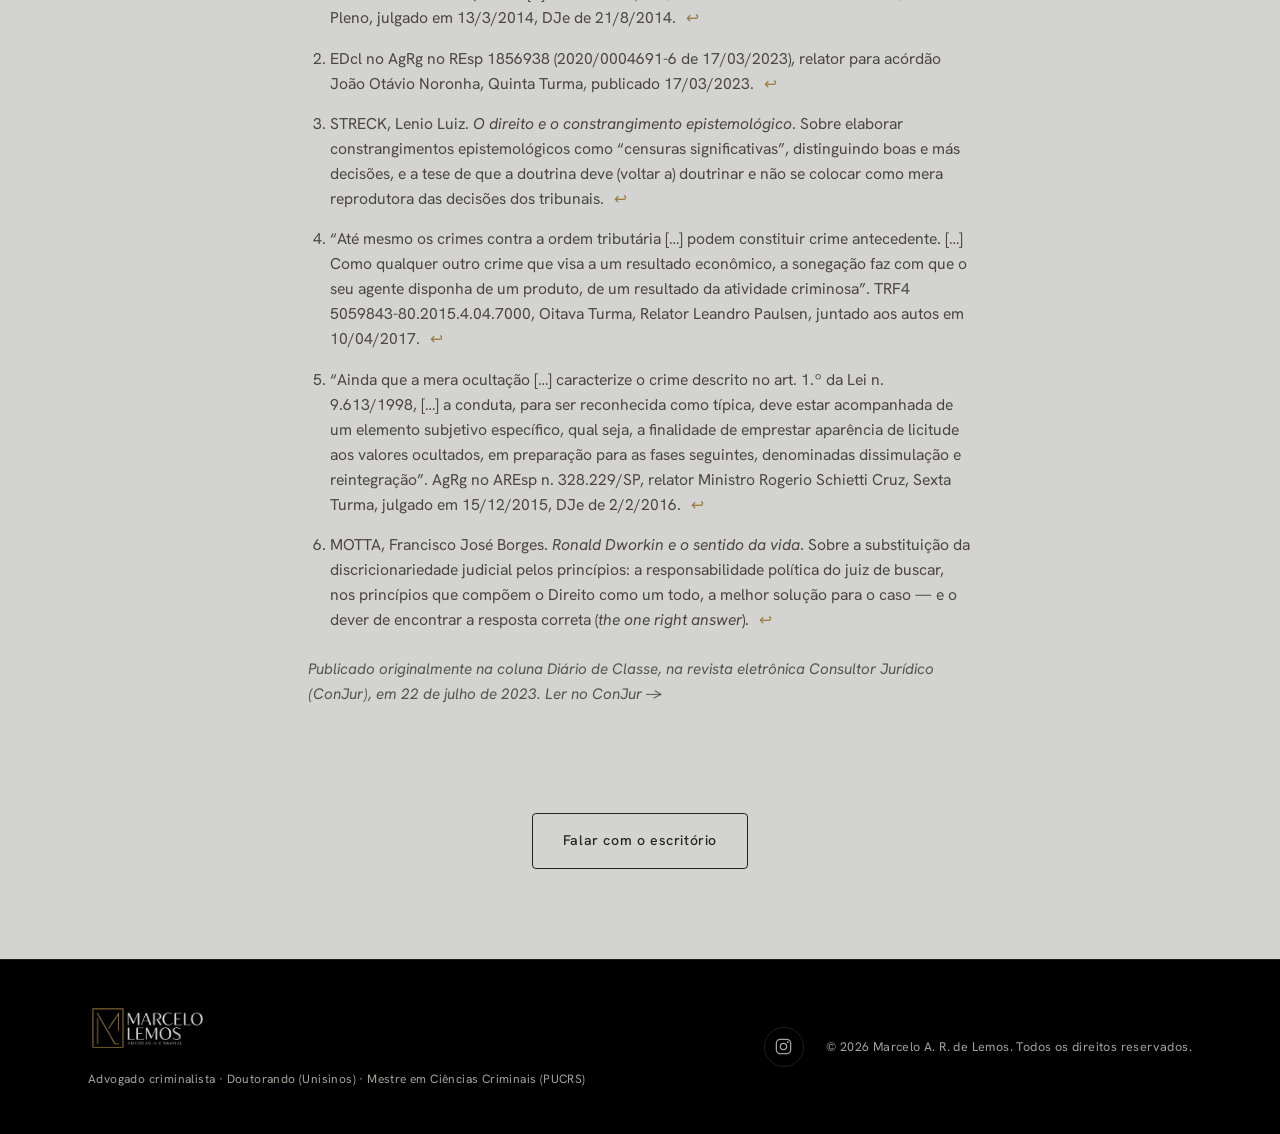
==== commit 51f117a5: "Publish '1.000 advogados no fundo do mar' full text; align reading header/body widths - New full rea" ====
--- a/artigo.html
+++ b/artigo.html
@@ -7,6 +7,8 @@
   <meta name="description" content="Ensaio de Marcelo Augusto Rodrigues de Lemos sobre os limites do tipo penal da lavagem de dinheiro (Diário de Classe / ConJur, 2023)." />
   <meta name="author" content="Marcelo Augusto Rodrigues de Lemos" />
 
+  <link rel="icon" type="image/png" href="images/favicon.png" />
+  <link rel="apple-touch-icon" href="images/apple-touch-icon.png" />
   <link rel="preconnect" href="https://fonts.googleapis.com" />
   <link rel="preconnect" href="https://fonts.gstatic.com" crossorigin />
   <link href="https://fonts.googleapis.com/css2?family=Hanken+Grotesk:ital,wght@0,300;0,400;0,500;0,600;0,700;0,800;1,400;1,500&display=swap" rel="stylesheet" />
@@ -18,7 +20,7 @@
     .article-back { font-family: var(--ui); font-size: 13px; letter-spacing: 1px; color: var(--on-dark); display: inline-flex; align-items: center; gap: 8px; }
     .article-back:hover { color: var(--gold); }
     .article-hero { background: linear-gradient(180deg, #000000, #232321); color: var(--on-dark); padding: 120px 0 70px; }
-    .article-hero .wrap { max-width: 780px; }
+    .article-hero .wrap { max-width: 720px; }
     .article-hero .kicker { color: var(--gold-soft); }
     .article-hero h1 { font-size: clamp(2.2rem, 5.2vw, 3.6rem); font-weight: 600; }
     .article-hero .meta { margin-top: 24px; font-family: var(--ui); font-size: 13px; letter-spacing: 1px; color: var(--on-dark-mut); text-transform: uppercase; }
@@ -254,7 +256,7 @@
         <p class="footer-role">Advogado criminalista · Doutorando (Unisinos) · Mestre em Ciências Criminais (PUCRS)</p>
       </div>
       <div class="footer-meta">
-        <a class="footer-ig" href="#" aria-label="Instagram" target="_blank" rel="noopener">
+        <a class="footer-ig" href="https://www.instagram.com/advmarcelolemos/" aria-label="Instagram" target="_blank" rel="noopener">
           <svg viewBox="0 0 24 24" fill="none" stroke="currentColor" stroke-width="1.6"><rect x="3" y="3" width="18" height="18" rx="5"/><circle cx="12" cy="12" r="4"/><circle cx="17.4" cy="6.6" r="1.1" fill="currentColor" stroke="none"/></svg>
         </a>
         <p class="footer-legal">© <span id="ano"></span> Marcelo A. R. de Lemos. Todos os direitos reservados.</p>
--- a/styles.css
+++ b/styles.css
@@ -436,14 +436,18 @@
 .fm-row:first-child { padding-top: 4px; }
 .fm-row:last-child { border-bottom: 0; padding-bottom: 0; }
 .fm-node { position: absolute; left: -36px; top: 36px; width: 11px; height: 11px; border-radius: 50%; border: 1px solid var(--gold); background: var(--bg); }
-.fm-row:first-child .fm-node { top: 12px; }
+.fm-row:first-child .fm-node { top: 12px; background: var(--gold); box-shadow: 0 0 0 4px rgba(155, 123, 64, 0.15); }
 .fm-row--main .fm-node { background: var(--gold); box-shadow: 0 0 0 4px rgba(155, 123, 64, 0.15); }
 .fm-content h3 { font-size: clamp(1.3rem, 2.2vw, 1.6rem); font-weight: 600; color: var(--on-dark); }
 .fm-row--main .fm-content h3 { font-size: clamp(1.7rem, 3.2vw, 2.3rem); }
 .fm-inst { margin: 6px 0 0; font-family: var(--ui); font-size: 12.5px; letter-spacing: 1.5px; text-transform: uppercase; color: var(--on-dark-mut); }
-.fm-tese { margin-top: 22px; padding: 20px 24px; border-left: 2px solid var(--gold); border-radius: 0 4px 4px 0; background: linear-gradient(160deg, rgba(155, 123, 64, 0.09), transparent 72%); }
-.fm-tese-label { display: block; margin-bottom: 8px; font-family: var(--ui); font-size: 11px; letter-spacing: 2.5px; text-transform: uppercase; color: var(--on-dark-mut); }
-.fm-tese p { margin: 0; font-style: italic; font-size: clamp(1.15rem, 2.2vw, 1.45rem); line-height: 1.35; color: var(--on-dark); }
+.fm-content--split { display: grid; grid-template-columns: auto minmax(0, 1fr); gap: 48px; align-items: end; }
+.fm-tese { display: flex; flex-direction: column; gap: 5px; }
+.fm-tese-label { font-family: var(--ui); font-size: 11px; letter-spacing: 2px; text-transform: uppercase; color: var(--gold); }
+.fm-tese-value { font-family: var(--ui); font-size: 12.5px; letter-spacing: 1.5px; text-transform: uppercase; color: var(--on-dark-mut); line-height: 1.5; }
+@media (max-width: 720px) {
+  .fm-content--split { grid-template-columns: 1fr; gap: 14px; align-items: start; }
+}
 
 /* 05 — Publicações (lista de títulos) */
 .section-head--wide { max-width: 780px; }
@@ -530,3 +534,37 @@
   .card--territorio { min-height: 0; }
   .pub-list a { padding: 20px 2px; gap: 18px; }
 }
+
+/* ===========================================================
+   Páginas de leitura de artigos (in-site)
+   =========================================================== */
+body.reading-page { background: #eae9e4; }
+.reading-topbar { background: var(--black); }
+.reading-topbar .header-inner { padding-block: 18px; }
+.reading-back { font-family: var(--ui); font-size: 13px; letter-spacing: 1px; color: var(--on-dark); }
+.reading-back:hover { color: var(--gold); }
+.reading-hero { background: linear-gradient(180deg, #000000, #232321); color: var(--on-dark); padding: 128px 0 70px; }
+.reading-hero .wrap { max-width: 720px; }
+.reading-hero .kicker { color: var(--gold-soft); }
+.reading-hero h1 { font-size: clamp(2rem, 4.8vw, 3.3rem); font-weight: 700; letter-spacing: -0.8px; line-height: 1.09; }
+.reading-hero .meta { margin-top: 22px; font-family: var(--ui); font-size: 12.5px; letter-spacing: 1.5px; color: var(--gold-soft); text-transform: uppercase; }
+.reading-body { max-width: 720px; margin: 0 auto; padding: 72px 28px 24px; }
+.reading-body h2 { font-size: clamp(1.35rem, 3vw, 1.8rem); font-weight: 600; margin: 44px 0 14px; color: var(--ink); letter-spacing: -0.3px; }
+.reading-body p { font-size: 1.16rem; line-height: 1.8; color: #2a2822; margin: 0 0 1.4em; }
+.reading-body > p:first-of-type::first-letter { font-family: var(--serif); font-weight: 700; font-size: 3.4em; line-height: 0.8; float: left; padding: 8px 12px 0 0; color: var(--gold); }
+.reading-body em { font-style: italic; }
+.reading-lead { font-size: clamp(1.2rem, 2.4vw, 1.45rem); font-weight: 500; color: var(--ink); margin: 0 0 34px; line-height: 1.5; }
+.reading-lead::first-letter { font: inherit !important; float: none !important; padding: 0 !important; color: inherit !important; }
+.fn-ref { color: var(--gold); font-weight: 600; }
+.fn-ref sup { font-size: 0.68em; }
+:target { scroll-margin-top: 90px; }
+.reading-notes { max-width: 720px; margin: 0 auto; padding: 20px 28px 40px; border-top: 1px solid var(--line-l); }
+.reading-notes h2 { font-size: 1.3rem; margin-bottom: 16px; }
+.reading-notes ol { padding-left: 20px; margin: 0; }
+.reading-notes li { font-size: 0.94rem; line-height: 1.55; color: #4a4740; margin-bottom: 12px; }
+.reading-notes li:target { background: rgba(155,123,64,0.15); border-radius: 4px; padding: 6px 10px; margin-left: -10px; }
+.fn-back { margin-left: 6px; color: var(--gold); }
+.reading-source { max-width: 720px; margin: 0 auto; padding: 0 28px; }
+.reading-source p { font-style: italic; color: var(--ink-soft); font-size: 0.95rem; margin: 0; }
+.reading-source a { color: var(--gold); }
+.reading-foot { text-align: center; padding: 44px 28px 96px; }
